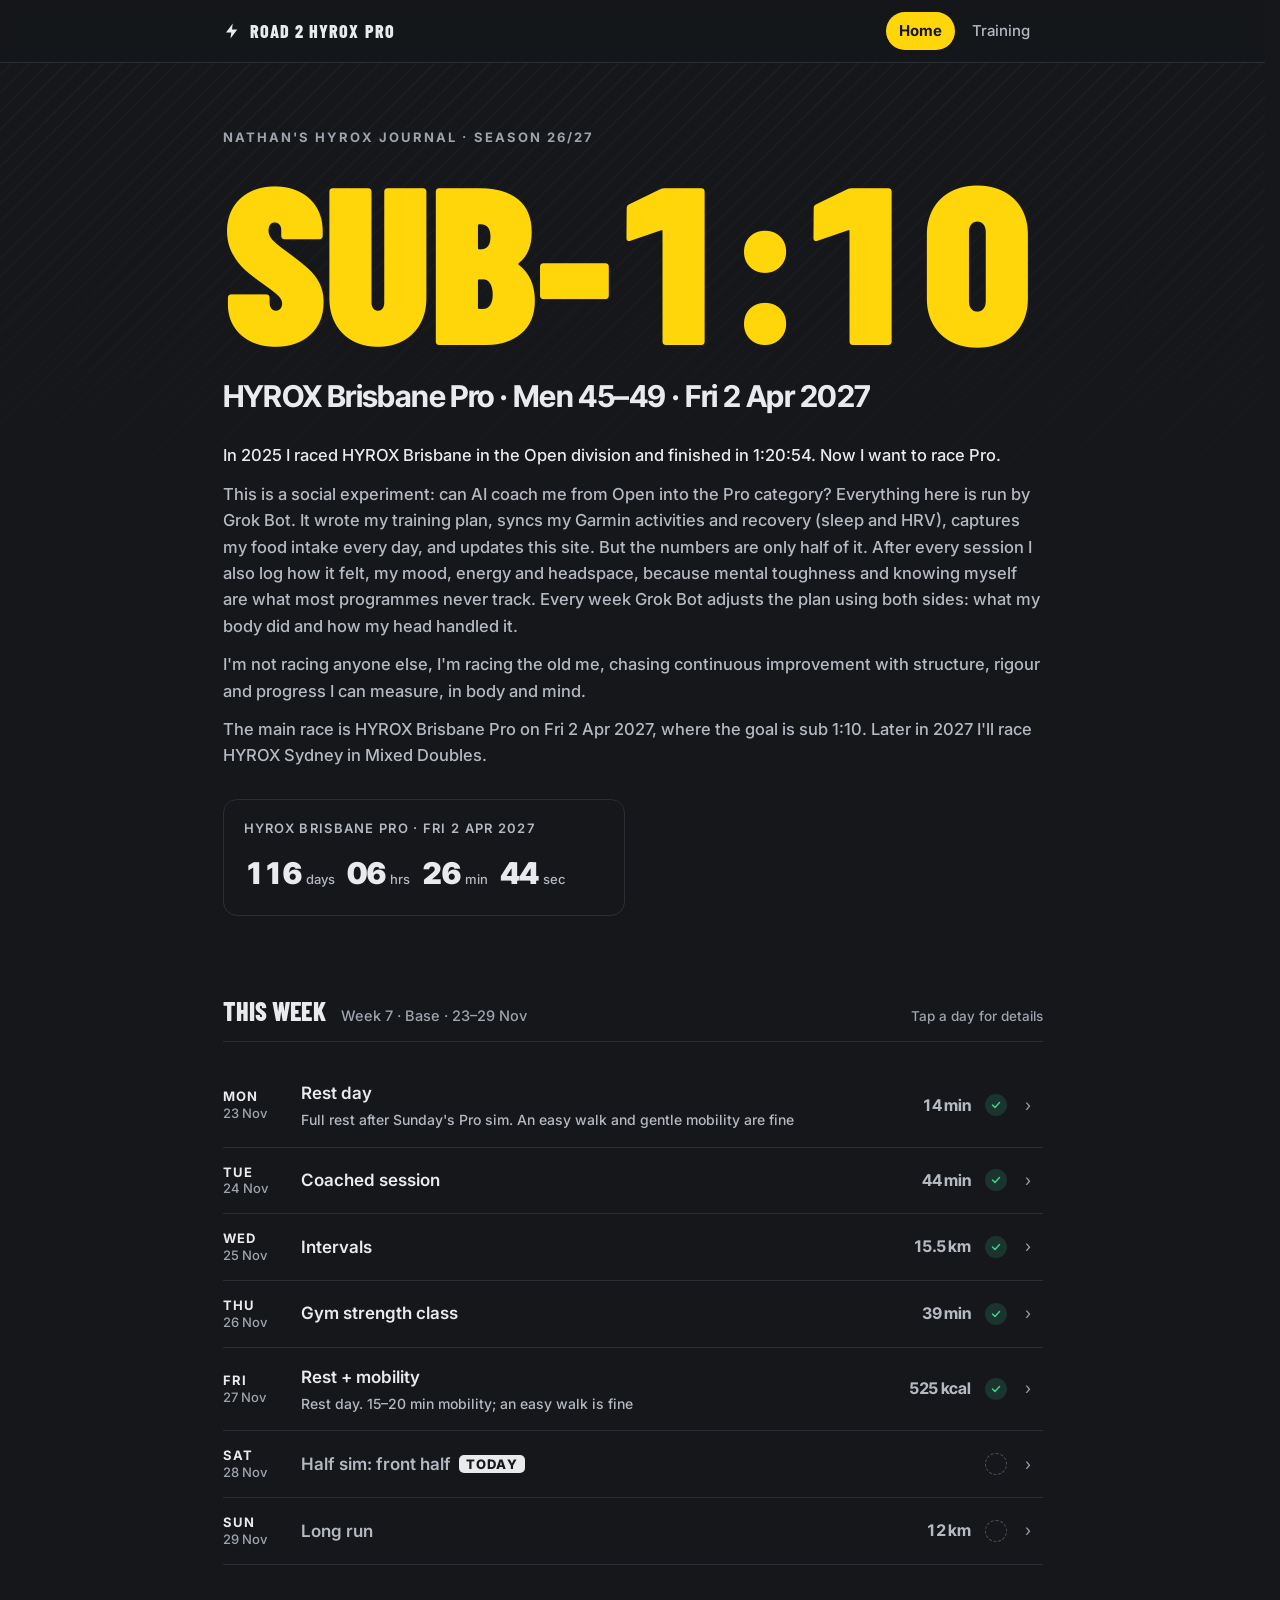
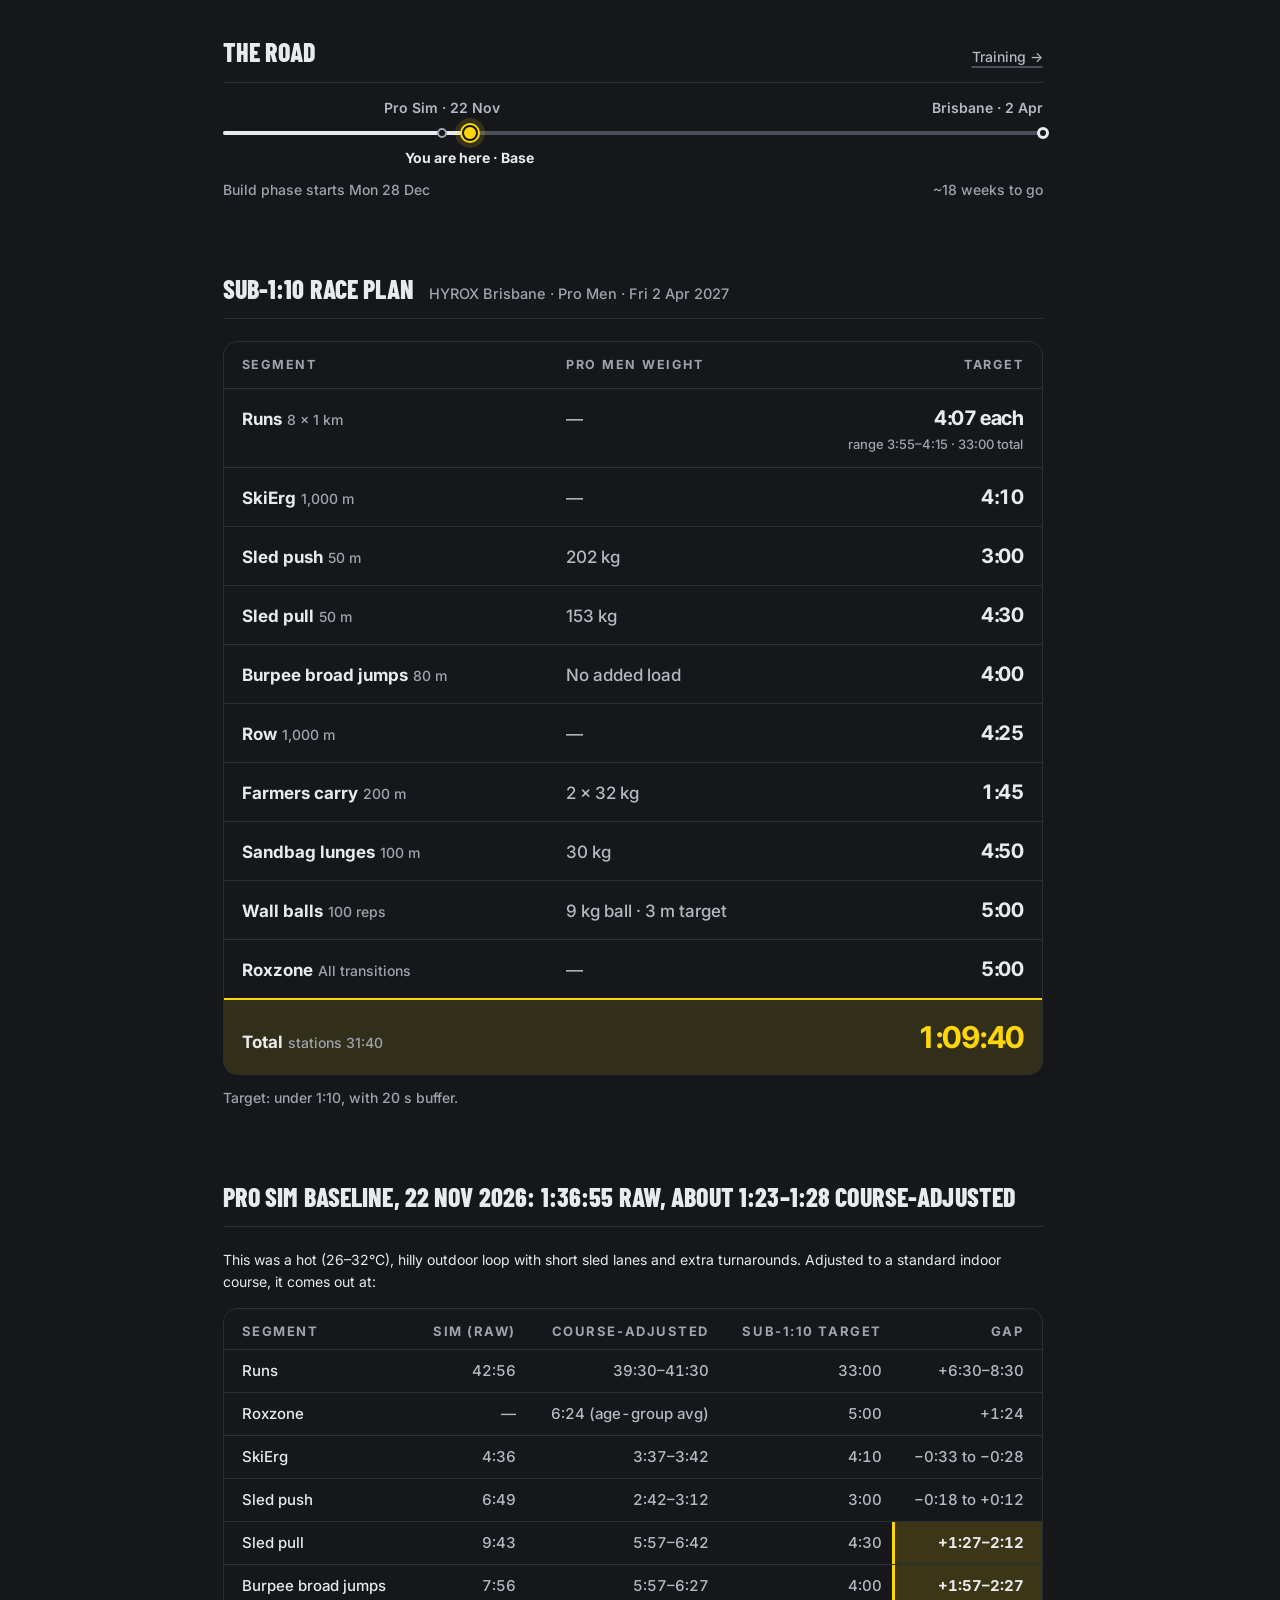
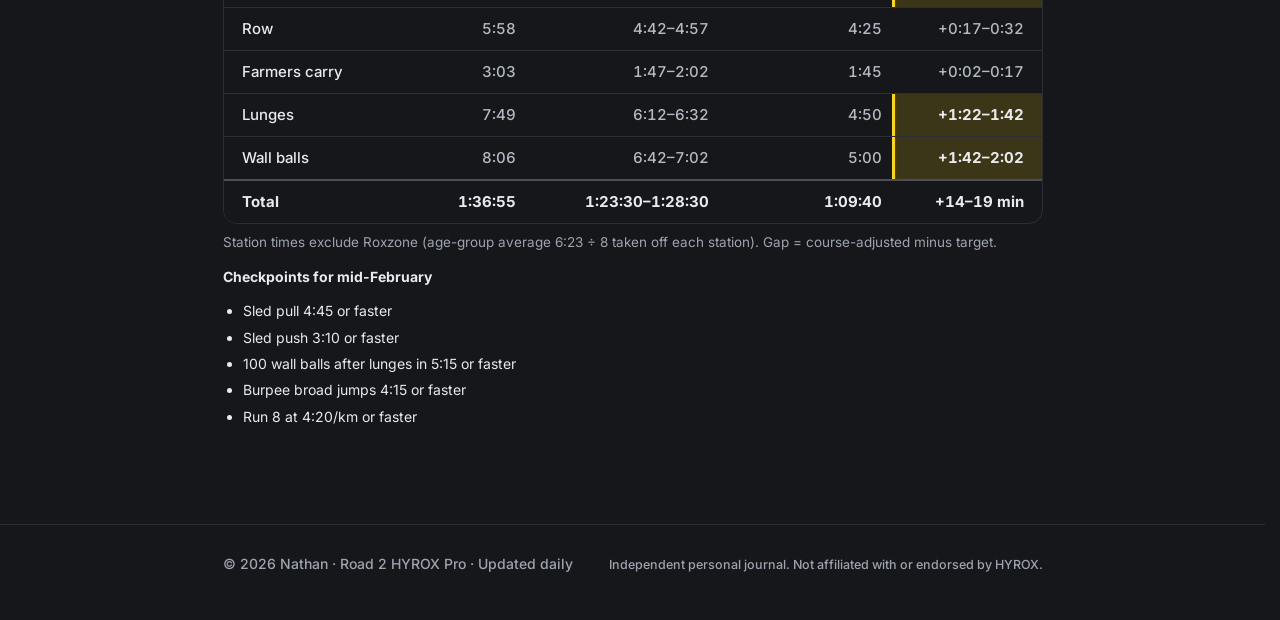
==== index.html @ 82837c70 "Weekend swap: Sat half sim + wall balls, Sun 12 km easy Co-authored-by: nateinbrisbane <nateinbrisba" ====
<!doctype html>
<html lang="en" data-base="/" data-theme="dark">
<head>
<meta charset="utf-8">
<meta name="viewport" content="width=device-width,initial-scale=1">
<title>Home · Road 2 HYROX Pro</title>
<meta name="description" content="My road from HYROX Open to Pro: chasing sub-1:10, one week at a time.">
<link rel="canonical" href="https://road2hyroxpro.com/"><meta property="og:type" content="website">
<meta property="og:site_name" content="Road 2 HYROX Pro">
<meta property="og:title" content="Home · Road 2 HYROX Pro">
<meta property="og:description" content="My road from HYROX Open to Pro: chasing sub-1:10, one week at a time.">
<meta property="og:url" content="https://road2hyroxpro.com/">
<meta property="og:image" content="https://road2hyroxpro.com/og-image.png">
<meta property="og:image:width" content="1200">
<meta property="og:image:height" content="630">
<meta property="og:image:alt" content="Road 2 HYROX Pro: Open 1:20:54 to Pro, chasing sub-1:10. Brisbane Pro, 2 Apr 2027.">
<meta name="twitter:card" content="summary_large_image">
<meta name="twitter:site" content="@4TESLANZ">
<meta name="twitter:title" content="Home · Road 2 HYROX Pro">
<meta name="twitter:description" content="My road from HYROX Open to Pro: chasing sub-1:10, one week at a time.">
<meta name="twitter:image" content="https://road2hyroxpro.com/og-image.png">
<link rel="icon" type="image/png" sizes="32x32" href="/favicon-32.png">
<link rel="icon" type="image/png" sizes="512x512" href="/icon-512.png">
<link rel="apple-touch-icon" sizes="180x180" href="/apple-touch-icon.png">
<link rel="stylesheet" href="/assets/theme.css">
<link rel="stylesheet" href="/assets/style.css">
<script src="/assets/site.js" defer></script>
</head>
<body>
<header class="nav"><div class="wrap">
<a class="brand" href="/"><svg viewBox="0 0 24 24" fill="currentColor" aria-hidden="true"><path d="M13 2 4 14h7l-1 8 9-12h-7z"/></svg><span>Road 2 HYROX Pro</span></a>
<nav class="nav-links">
  <a href="/" class="on">Home</a>
  <a href="/training/" class="">Training</a>
</nav></div></header>
<main class="wrap">
<section class="hero story">
  <div class="eyebrow">Nathan's HYROX journal · Season 26/27</div>
  <div class="goal num">sub-1:10</div>
  <div class="what">HYROX Brisbane Pro · Men 45–49 · Fri 2 Apr 2027</div>
  <div class="story-text"><p>In 2025 I raced HYROX Brisbane in the Open division and finished in 1:20:54. Now I want to race Pro.</p><p>This is a social experiment: can AI coach me from Open into the Pro category? Everything here is run by Grok Bot. It wrote my training plan, syncs my Garmin activities and recovery (sleep and HRV), captures my food intake every day, and updates this site. But the numbers are only half of it. After every session I also log how it felt, my mood, energy and headspace, because mental toughness and knowing myself are what most programmes never track. Every week Grok Bot adjusts the plan using both sides: what my body did and how my head handled it.</p><p>I&#39;m not racing anyone else, I&#39;m racing the old me, chasing continuous improvement with structure, rigour and progress I can measure, in body and mind.</p><p>The main race is HYROX Brisbane Pro on Fri 2 Apr 2027, where the goal is sub 1:10. Later in 2027 I&#39;ll race HYROX Sydney in Mixed Doubles.</p></div>
  <div class="cds">
    <div class="cd">
      <div class="cd-name"><span class="cd-brand">HYROX </span>Brisbane Pro · Fri 2 Apr 2027</div>
      <div class="cd-tick" data-ticker="2027-04-02T00:00:00+10:00">
        <span><b class="num cd-d">125</b><i>days</i></span><span class="js-only"><b class="num cd-h">--</b><i>hrs</i></span><span class="js-only"><b class="num cd-m">--</b><i>min</i></span><span class="js-only"><b class="num cd-s">--</b><i>sec</i></span>
      </div>
    </div>
  </div>
  <script>(function(){var els=document.querySelectorAll('[data-ticker]');if(!els.length)return;document.documentElement.classList.add('cd-js');function p(n){return n<10?'0'+n:n}function t(){var now=Date.now();els.forEach(function(el){var ms=Math.max(0,new Date(el.dataset.ticker)-now),s=Math.floor(ms/1000);el.querySelector('.cd-d').textContent=Math.floor(s/86400);el.querySelector('.cd-h').textContent=p(Math.floor(s/3600)%24);el.querySelector('.cd-m').textContent=p(Math.floor(s/60)%60);el.querySelector('.cd-s').textContent=p(s%60);});}t();setInterval(t,1000);})();</script>
</section>

<section class="sec">
  <div class="sec-head"><h2 class="h2">This week <small>Week 7 · Base · 23–29 Nov</small></h2><span class="dim xs-hide" style="font-size:13.5px">Tap a day for details</span></div>
  <div class="days home-days">  <details data-date="2026-11-23" class="day done"><summary>
    <span class="d-day"><b>Mon</b>23 Nov</span>
    <span class="d-title">Rest day<span class="d-sub">Full rest after Sunday&#39;s Pro sim. An easy walk and gentle mobility are fine</span></span>
    <span class="d-key num">14 min</span>
<span class="d-tick"><svg viewBox="0 0 24 24" fill="none" stroke="currentColor" stroke-width="3" stroke-linecap="round" stroke-linejoin="round" aria-hidden="true"><path d="m5 12 5 5 9-10"/></svg></span>    <span class="d-chev">›</span></summary>
    <div class="d-body">
<ul><li>Full rest after Sunday&#39;s Pro sim. An easy walk and gentle mobility are fine.</li></ul><div class="facts"><span><b>14 min</b> duration</span><span><b>57</b> kcal</span><span><b>+3 min</b> resort skiing</span><span><b>+3 min</b> indoor rowing</span><span><b>+2 min</b> resort skiing</span><span><b>+2 min</b> resort skiing</span><span><b>+2 min</b> resort skiing</span><span><b>+2 min</b> indoor rowing</span><span><b>+2 min</b> indoor rowing</span><span><b>+2 min</b> indoor rowing</span></div>      <div class="nut rd"><div class="nut-h">Readiness</div>
        <div class="rd-line"><span>Slept <b class="warn">6h 08m</b></span><span>HRV <b>29</b> · <span class="hs-g">steady</span></span></div>
      </div>
      <div class="nut"><div class="nut-h">Nutrition</div>
<div class="nut-meals"><span><b>Lunch</b> <time class="meal-time">~12:51 pm</time></span></div>        <div class="facts"><span><b>247 g</b> protein</span><span><b>269 g</b> carbs</span><span><b>100 g</b> fat</span></div>
<div class="fuel">A lighter day, protein first</div>      </div>
<div class="vids"><a href="https://www.youtube.com/watch?v=Oi7xoaJa9y8" rel="noopener"><img src="/assets/thumbs/couch_stretch.jpg" alt="" loading="lazy">Couch stretch</a><a href="https://www.youtube.com/watch?v=GVmY-DAjMPA" rel="noopener"><img src="/assets/thumbs/hip_90_90_switch.jpg" alt="" loading="lazy">90/90 hip switches</a><a href="https://www.youtube.com/watch?v=R3WDe7byUXo" rel="noopener"><img src="/assets/thumbs/mobility_routine.jpg" alt="" loading="lazy">Mobility routine</a></div>    </div></details>  <details data-date="2026-11-24" class="day done"><summary>
    <span class="d-day"><b>Tue</b>24 Nov</span>
    <span class="d-title">Coached session</span>
    <span class="d-key num">44 min</span>
<span class="d-tick"><svg viewBox="0 0 24 24" fill="none" stroke="currentColor" stroke-width="3" stroke-linecap="round" stroke-linejoin="round" aria-hidden="true"><path d="m5 12 5 5 9-10"/></svg></span>    <span class="d-chev">›</span></summary>
    <div class="d-body">
<ul><li>Coached session, kept controlled two days after the sim. Easy 5 km instead when it isn&#39;t on.</li></ul><div class="facts"><span><b>44 min</b> duration</span><span><b>233</b> kcal</span></div>      <div class="nut rd"><div class="nut-h">Readiness</div>
        <div class="rd-line"><span>Slept <b class="">7h 10m</b></span><span>HRV <b>34</b> · <span class="hs-g">steady</span></span></div>
      </div>
      <div class="nut"><div class="nut-h">Nutrition</div>
<div class="nut-meals"><span><b>Lunch</b> <time class="meal-time">~12:00 pm</time></span></div>        <div class="facts"><span><b>242 g</b> protein</span><span><b>195 g</b> carbs</span><span><b>88 g</b> fat</span></div>
<div class="fuel">Normal eating</div>      </div>
<div class="vids"><a href="https://www.youtube.com/watch?v=AbInfCjSOdc" rel="noopener"><img src="/assets/thumbs/running_form.jpg" alt="" loading="lazy">Running form (HYROX runs)</a></div>    </div></details>  <details data-date="2026-11-25" class="day done"><summary>
    <span class="d-day"><b>Wed</b>25 Nov</span>
    <span class="d-title">Intervals</span>
    <span class="d-key num">15.5 km</span>
<span class="d-tick"><svg viewBox="0 0 24 24" fill="none" stroke="currentColor" stroke-width="3" stroke-linecap="round" stroke-linejoin="round" aria-hidden="true"><path d="m5 12 5 5 9-10"/></svg></span>    <span class="d-chev">›</span></summary>
    <div class="d-body">
<ul><li>2 km easy warm-up, then 8×1 km at about 4:15/km, the first time at this format.</li><li>Easy walk/jog recoveries matching the sub-1:10 station times in race order: 4:10 (SkiErg), 3:00 (sled push), 4:30 (sled pull), 4:00 (burpee broad jumps), 4:25 (row), 1:45 (farmers carry), 4:50 (sandbag lunges).</li><li>2 km easy cool-down after the last rep; about 12 km in total.</li></ul><div class="facts"><span><b>15.5 km</b> distance</span><span><b>5:24</b> /km average</span><span><b>84 min</b> time</span></div>      <div class="nut rd"><div class="nut-h">Readiness</div>
        <div class="rd-line"><span>Slept <b class="warn">5h 55m</b></span><span>HRV <b>39</b> · <span class="hs-g">steady</span></span></div>
      </div>
      <div class="nut"><div class="nut-h">Nutrition</div>
<div class="nut-meals"><span><b>Lunch</b> <time class="meal-time">~11:45 am</time></span></div>        <div class="facts"><span><b>286 g</b> protein</span><span><b>267 g</b> carbs</span><span><b>125 g</b> fat</span></div>
<div class="fuel">Carbs around the session</div>      </div>
<div class="vids"><a href="https://www.youtube.com/watch?v=AbInfCjSOdc" rel="noopener"><img src="/assets/thumbs/running_form.jpg" alt="" loading="lazy">Running form (HYROX runs)</a><a href="https://www.youtube.com/watch?v=MkbOCfFW8cA" rel="noopener"><img src="/assets/thumbs/roxzone.jpg" alt="" loading="lazy">HYROX Roxzone transitions</a></div>    </div></details>  <details data-date="2026-11-26" class="day done"><summary>
    <span class="d-day"><b>Thu</b>26 Nov</span>
    <span class="d-title">Gym strength class</span>
    <span class="d-key num">39 min</span>
<span class="d-tick"><svg viewBox="0 0 24 24" fill="none" stroke="currentColor" stroke-width="3" stroke-linecap="round" stroke-linejoin="round" aria-hidden="true"><path d="m5 12 5 5 9-10"/></svg></span>    <span class="d-chev">›</span></summary>
    <div class="d-body">
<ul><li>Gym strength class: lat pulldown 3×12 at 60 kg, dips 3×15, cross-body hammer curls at 20 kg in sets of 12, and incline dumbbell bench press at 25 kg per hand.</li></ul><div class="facts"><span><b>39 min</b> duration</span><span><b>229</b> kcal</span><span><b>+25 min</b> strength</span></div>      <div class="nut rd"><div class="nut-h">Readiness</div>
        <div class="rd-line"><span>Slept <b class="warn">5h 34m</b></span><span>HRV <b>38</b> · <span class="hs-g">steady</span></span></div>
      </div>
      <div class="nut"><div class="nut-h">Nutrition</div>
<div class="nut-meals"><span><b>Lunch</b> <time class="meal-time">~11:00 am</time></span></div>        <div class="facts"><span><b>248 g</b> protein</span><span><b>351 g</b> carbs</span><span><b>119 g</b> fat</span></div>
<div class="fuel">Normal eating</div>      </div>
<div class="vids"><a href="https://www.youtube.com/watch?v=EqjGKsiIMCE" rel="noopener"><img src="/assets/thumbs/wall_balls.jpg" alt="" loading="lazy">Wall balls</a><a href="https://www.youtube.com/watch?v=3eXUefIatHk" rel="noopener"><img src="/assets/thumbs/burpee_broad_jump.jpg" alt="" loading="lazy">Burpee broad jump</a><a href="https://www.youtube.com/watch?v=AbInfCjSOdc" rel="noopener"><img src="/assets/thumbs/running_form.jpg" alt="" loading="lazy">Running form (HYROX runs)</a><a href="https://www.youtube.com/watch?v=0XVbn86Btj0" rel="noopener"><img src="/assets/thumbs/deadbug.jpg" alt="" loading="lazy">Deadbug</a><a href="https://www.youtube.com/watch?v=otxypVv_0Es" rel="noopener"><img src="/assets/thumbs/pallof_press.jpg" alt="" loading="lazy">Pallof press</a></div>    </div></details>  <details data-date="2026-11-27" class="day done"><summary>
    <span class="d-day"><b>Fri</b>27 Nov</span>
    <span class="d-title">Rest + mobility<span class="d-sub">Rest day. 15–20 min mobility; an easy walk is fine</span></span>
    <span class="d-key num">525 kcal</span>
<span class="d-tick"><svg viewBox="0 0 24 24" fill="none" stroke="currentColor" stroke-width="3" stroke-linecap="round" stroke-linejoin="round" aria-hidden="true"><path d="m5 12 5 5 9-10"/></svg></span>    <span class="d-chev">›</span></summary>
    <div class="d-body">
<ul><li>Rest day. 15–20 min mobility; an easy walk is fine.</li></ul><div class="facts"><span><b>48 min</b> duration</span><span><b>525</b> kcal</span></div>      <div class="nut rd"><div class="nut-h">Readiness</div>
        <div class="rd-line"><span>Slept <b class="">7h 55m</b></span><span>HRV <b>40</b> · <span class="hs-g">steady</span></span></div>
      </div>
      <div class="nut"><div class="nut-h">Nutrition</div>
<div class="nut-meals"><span><b>Lunch</b> <time class="meal-time">~12:50 pm</time></span></div>        <div class="facts"><span><b>253 g</b> protein</span><span><b>212 g</b> carbs</span><span><b>93 g</b> fat</span></div>
<div class="fuel">A lighter day, protein first</div>      </div>
<div class="vids"><a href="https://www.youtube.com/watch?v=Oi7xoaJa9y8" rel="noopener"><img src="/assets/thumbs/couch_stretch.jpg" alt="" loading="lazy">Couch stretch</a><a href="https://www.youtube.com/watch?v=GVmY-DAjMPA" rel="noopener"><img src="/assets/thumbs/hip_90_90_switch.jpg" alt="" loading="lazy">90/90 hip switches</a><a href="https://www.youtube.com/watch?v=0AxnU-Q9HVs" rel="noopener"><img src="/assets/thumbs/leg_swings.jpg" alt="" loading="lazy">Leg swings (front-back and side-to-side)</a><a href="https://www.youtube.com/watch?v=R3WDe7byUXo" rel="noopener"><img src="/assets/thumbs/mobility_routine.jpg" alt="" loading="lazy">Mobility routine</a></div>    </div></details>  <details data-date="2026-11-28" class="day planned"><summary>
    <span class="d-day"><b>Sat</b>28 Nov</span>
    <span class="d-title">Half sim: front half<span class="now">TODAY</span></span>
    <span class="d-key num"></span>
<span class="d-tick pl"></span>    <span class="d-chev">›</span></summary>
    <div class="d-body">
<ul><li>10 min easy warm-up, then 4 × (1 km run + station) at Pro loads: SkiErg 1,000 m, sled push 50 m (202 kg), sled pull 50 m (153 kg), burpee broad jumps 80 m.</li><li>Start run 1 at 4:30–4:45/km and keep the runs even.</li><li>Wall balls finisher: 100 reps with a 9 kg ball (Pro men&#39;s standard, 10 ft target), broken into sets with clean form.</li><li>2 km easy cool-down.</li></ul>      <div class="nut rd"><div class="nut-h">Readiness</div>
        <div class="rd-line"><span>Slept <b class="warn">5h 54m</b></span><span>HRV <b>40</b> · <span class="hs-g">steady</span></span></div>
      </div>
<div class="fuel">Fuel: carbs around the session</div><div class="vids"><a href="https://www.youtube.com/watch?v=kjEzM776MVY" rel="noopener"><img src="/assets/thumbs/skierg.jpg" alt="" loading="lazy">SkiErg technique</a><a href="https://www.youtube.com/watch?v=9lXw0D3dxRQ" rel="noopener"><img src="/assets/thumbs/sled_push.jpg" alt="" loading="lazy">Plate push</a><a href="https://www.youtube.com/watch?v=WgRM2e5U6H0" rel="noopener"><img src="/assets/thumbs/sled_pull.jpg" alt="" loading="lazy">Plate rope pull</a><a href="https://www.youtube.com/watch?v=3eXUefIatHk" rel="noopener"><img src="/assets/thumbs/burpee_broad_jump.jpg" alt="" loading="lazy">Burpee broad jump</a><a href="https://www.youtube.com/watch?v=EqjGKsiIMCE" rel="noopener"><img src="/assets/thumbs/wall_balls.jpg" alt="" loading="lazy">Wall balls</a><a href="https://www.youtube.com/watch?v=MkbOCfFW8cA" rel="noopener"><img src="/assets/thumbs/roxzone.jpg" alt="" loading="lazy">HYROX Roxzone transitions</a><a href="https://www.youtube.com/watch?v=AbInfCjSOdc" rel="noopener"><img src="/assets/thumbs/running_form.jpg" alt="" loading="lazy">Running form (HYROX runs)</a></div>    </div></details>  <details data-date="2026-11-29" class="day planned"><summary>
    <span class="d-day"><b>Sun</b>29 Nov</span>
    <span class="d-title">Long run</span>
    <span class="d-key num">12 km</span>
<span class="d-tick pl"></span>    <span class="d-chev">›</span></summary>
    <div class="d-body">
<ul><li>Long run 12 km easy on flat ground, zone 2. First 10 min very easy, no fast finish.</li></ul><div class="fuel">Fuel: carbs around the session</div><div class="vids"><a href="https://www.youtube.com/watch?v=AbInfCjSOdc" rel="noopener"><img src="/assets/thumbs/running_form.jpg" alt="" loading="lazy">Running form (HYROX runs)</a></div>    </div></details></div>
</section>

<section class="sec">
  <div class="sec-head"><h2 class="h2">The road</h2><a class="link quiet" href="/training/">Training →</a></div>
  <div class="prog"><div class="prog-bar now-below">
    <div class="fill" style="width:30.17%"></div>
    <span class="lb now c below" style="left:30.17%">You are here · Base</span>
<span class="lb mid" style="left:26.82%">Pro Sim · 22 Nov</span><span class="lb r" style="left:100.00%">Brisbane · 2 Apr</span>    <span class="mk now" style="left:30.17%"></span>
<span class="mk" style="left:26.82%"></span><span class="mk goal" style="left:100.00%"></span>  </div>
  <div class="prog-legend"><span>Build phase starts Mon 28 Dec</span><span>~18 weeks to go</span></div></div>
</section>
<section class="sec rplan">
  <div class="sec-head"><h2 class="h2">Sub-1:10 race plan <small>HYROX Brisbane · Pro Men · Fri 2 Apr 2027</small></h2></div>
  <div class="rp-table" role="table">
    <div class="rp-row rp-hd" role="row"><span>Segment</span><span>Pro Men weight</span><span class="rp-t">Target</span></div>
<div class="rp-row" role="row"><span class="rp-seg"><b>Runs</b> <i>8 × 1 km</i></span><span class="rp-w">—</span><span class="rp-t"><b class="num">4:07 each</b><i>range 3:55–4:15 · 33:00 total</i></span></div>
<div class="rp-row" role="row"><span class="rp-seg"><b>SkiErg</b> <i>1,000 m</i></span><span class="rp-w">—</span><span class="rp-t"><b class="num">4:10</b></span></div>
<div class="rp-row" role="row"><span class="rp-seg"><b>Sled push</b> <i>50 m</i></span><span class="rp-w">202 kg</span><span class="rp-t"><b class="num">3:00</b></span></div>
<div class="rp-row" role="row"><span class="rp-seg"><b>Sled pull</b> <i>50 m</i></span><span class="rp-w">153 kg</span><span class="rp-t"><b class="num">4:30</b></span></div>
<div class="rp-row" role="row"><span class="rp-seg"><b>Burpee broad jumps</b> <i>80 m</i></span><span class="rp-w">No added load</span><span class="rp-t"><b class="num">4:00</b></span></div>
<div class="rp-row" role="row"><span class="rp-seg"><b>Row</b> <i>1,000 m</i></span><span class="rp-w">—</span><span class="rp-t"><b class="num">4:25</b></span></div>
<div class="rp-row" role="row"><span class="rp-seg"><b>Farmers carry</b> <i>200 m</i></span><span class="rp-w">2 × 32 kg</span><span class="rp-t"><b class="num">1:45</b></span></div>
<div class="rp-row" role="row"><span class="rp-seg"><b>Sandbag lunges</b> <i>100 m</i></span><span class="rp-w">30 kg</span><span class="rp-t"><b class="num">4:50</b></span></div>
<div class="rp-row" role="row"><span class="rp-seg"><b>Wall balls</b> <i>100 reps</i></span><span class="rp-w">9 kg ball · 3 m target</span><span class="rp-t"><b class="num">5:00</b></span></div>
<div class="rp-row" role="row"><span class="rp-seg"><b>Roxzone</b> <i>All transitions</i></span><span class="rp-w">—</span><span class="rp-t"><b class="num">5:00</b></span></div>
<div class="rp-row rp-total" role="row"><span class="rp-seg"><b>Total</b> <i>stations 31:40</i></span><span class="rp-w"></span><span class="rp-t"><b class="num">1:09:40</b></span></div>
  </div>
  <p class="rp-note dim">Target: under 1:10, with 20 s buffer.</p>
</section><section class="sec rplan simbase">
  <div class="sec-head"><h2 class="h2">Pro Sim baseline, 22 Nov 2026: 1:36:55 raw, about 1:23–1:28 course-adjusted</h2></div>
<p class="rp-note">This was a hot (26–32°C), hilly outdoor loop with short sled lanes and extra turnarounds. Adjusted to a standard indoor course, it comes out at:</p><div class="sx-scroll"><table class="tbl sx-tbl">
<thead><tr><th scope="col">Segment</th><th scope="col">Sim (raw)</th><th scope="col">Course-adjusted</th><th scope="col">Sub-1:10 target</th><th scope="col">Gap</th></tr></thead>
<tbody><tr><td>Runs</td><td>42:56</td><td>39:30–41:30</td><td>33:00</td><td>+6:30–8:30</td></tr><tr><td>Roxzone</td><td>—</td><td>6:24 (age-group avg)</td><td>5:00</td><td>+1:24</td></tr><tr><td>SkiErg</td><td>4:36</td><td>3:37–3:42</td><td>4:10</td><td>−0:33 to −0:28</td></tr><tr><td>Sled push</td><td>6:49</td><td>2:42–3:12</td><td>3:00</td><td>−0:18 to +0:12</td></tr><tr><td>Sled pull</td><td>9:43</td><td>5:57–6:42</td><td>4:30</td><td class="hl">+1:27–2:12</td></tr><tr><td>Burpee broad jumps</td><td>7:56</td><td>5:57–6:27</td><td>4:00</td><td class="hl">+1:57–2:27</td></tr><tr><td>Row</td><td>5:58</td><td>4:42–4:57</td><td>4:25</td><td>+0:17–0:32</td></tr><tr><td>Farmers carry</td><td>3:03</td><td>1:47–2:02</td><td>1:45</td><td>+0:02–0:17</td></tr><tr><td>Lunges</td><td>7:49</td><td>6:12–6:32</td><td>4:50</td><td class="hl">+1:22–1:42</td></tr><tr><td>Wall balls</td><td>8:06</td><td>6:42–7:02</td><td>5:00</td><td class="hl">+1:42–2:02</td></tr><tr class="tot"><td>Total</td><td>1:36:55</td><td>1:23:30–1:28:30</td><td>1:09:40</td><td>+14–19 min</td></tr></tbody>
</table></div>
<p class="sx-note">Station times exclude Roxzone (age-group average 6:23 ÷ 8 taken off each station). Gap = course-adjusted minus target.</p><p class="rp-note"><b>Checkpoints for mid-February</b></p><ul class="rp-note"><li>Sled pull 4:45 or faster</li><li>Sled push 3:10 or faster</li><li>100 wall balls after lunges in 5:15 or faster</li><li>Burpee broad jumps 4:15 or faster</li><li>Run 8 at 4:20/km or faster</li></ul></section><script>(function(){var d=new Date(),t=d.getFullYear()+'-'+('0'+(d.getMonth()+1)).slice(-2)+'-'+('0'+d.getDate()).slice(-2);document.querySelectorAll('.home-days details.day').forEach(function(e){e.open=e.dataset.date===t;});})();</script>
</main>
<footer><div class="wrap">
<div>© 2026 Nathan · Road 2 HYROX Pro · Updated daily</div>
<div class="foot-note">Independent personal journal. Not affiliated with or endorsed by HYROX.</div></div></footer>
</body>
</html>
---- assets/theme.css ----
/* GENERATED by build.py from theme.json — edit theme.json, not this file. */
/* active preset: dark · accent: yellow */
@font-face{font-family:"Inter";src:url("/assets/fonts/Inter.ttf") format("truetype");font-weight:100 900;font-display:swap}
@font-face{font-family:"Inter Tight";src:url("/assets/fonts/InterTight.ttf") format("truetype");font-weight:100 900;font-display:swap}
@font-face{font-family:"Barlow Condensed";src:url("/assets/fonts/BarlowCondensed-Bold.ttf") format("truetype");font-weight:700;font-display:swap}
@font-face{font-family:"Barlow Condensed";src:url("/assets/fonts/BarlowCondensed-ExtraBold.ttf") format("truetype");font-weight:800;font-display:swap}
@font-face{font-family:"Barlow Condensed";src:url("/assets/fonts/BarlowCondensed-Black.ttf") format("truetype");font-weight:900;font-display:swap}
:root{--bg:#15171B;--surface:#1C1F24;--text:#E9EAEC;--muted:#B4B9C2;--subtle:#9EA4AE;--border:#2A2E35;--border-strong:#4A505B;--success:#3FCF8E;--success-soft:rgba(63,207,142,.16);--chart:#6E9BD6;--hi:var(--accent);--hi-small:var(--accent);--link:var(--text);--nav-on-bg:var(--accent);--nav-on-fg:var(--on-accent);--brand-mark:var(--text);--label-hi:var(--text);--card-edge:var(--border-strong);--goal-mk:var(--text);--now-mk:var(--accent);--race:var(--text);--chip-on-bg:var(--text);--chip-on-fg:var(--bg);--texture:repeating-linear-gradient(135deg,rgba(255,255,255,.028) 0 2px,transparent 2px 13px);--shadow:0 1px 0 rgba(255,255,255,.03) inset,0 20px 50px -24px rgba(0,0,0,.6);--font:"Inter",ui-sans-serif,system-ui,-apple-system,"Segoe UI",Roboto,Arial,sans-serif;--display:"Inter Tight","Inter",ui-sans-serif,system-ui,sans-serif;--head-font:"Barlow Condensed","Inter Tight",sans-serif;--head-case:uppercase;--head-track:.005em;--head-weight:800;--body-size:17px;--body-lh:1.6;--brand-size:18px;--brand-track:.06em;--brand-weight:800;--h1-size:clamp(52px,8vw,88px);--h2-size:26px;--card-title-size:clamp(34px,5vw,52px);--goal-size:clamp(96px,20vw,224px);--goal-size-mobile:23vw;--goal-track:-.01em;--goal-lh:.86;--warn:#E0A266;--accent:#FFD60A;--accent-soft:rgba(255,214,10,.14);--on-accent:#15171B;--link-line:rgba(255,214,10,.6);color-scheme:dark;}
body.theme-dark{--bg:#15171B;--surface:#1C1F24;--text:#E9EAEC;--muted:#B4B9C2;--subtle:#9EA4AE;--border:#2A2E35;--border-strong:#4A505B;--success:#3FCF8E;--success-soft:rgba(63,207,142,.16);--chart:#6E9BD6;--hi:var(--accent);--hi-small:var(--accent);--link:var(--text);--nav-on-bg:var(--accent);--nav-on-fg:var(--on-accent);--brand-mark:var(--text);--label-hi:var(--text);--card-edge:var(--border-strong);--goal-mk:var(--text);--now-mk:var(--accent);--race:var(--text);--chip-on-bg:var(--text);--chip-on-fg:var(--bg);--texture:repeating-linear-gradient(135deg,rgba(255,255,255,.028) 0 2px,transparent 2px 13px);--shadow:0 1px 0 rgba(255,255,255,.03) inset,0 20px 50px -24px rgba(0,0,0,.6);--font:"Inter",ui-sans-serif,system-ui,-apple-system,"Segoe UI",Roboto,Arial,sans-serif;--display:"Inter Tight","Inter",ui-sans-serif,system-ui,sans-serif;--head-font:"Barlow Condensed","Inter Tight",sans-serif;--head-case:uppercase;--head-track:.005em;--head-weight:800;--body-size:17px;--body-lh:1.6;--brand-size:18px;--brand-track:.06em;--brand-weight:800;--h1-size:clamp(52px,8vw,88px);--h2-size:26px;--card-title-size:clamp(34px,5vw,52px);--goal-size:clamp(96px,20vw,224px);--goal-size-mobile:23vw;--goal-track:-.01em;--goal-lh:.86;--warn:#E0A266;--accent:#FFD60A;--accent-soft:rgba(255,214,10,.14);--on-accent:#15171B;--link-line:rgba(255,214,10,.6);color-scheme:dark;}
body.theme-dark.accent-yellow{--bg:#15171B;--surface:#1C1F24;--text:#E9EAEC;--muted:#B4B9C2;--subtle:#9EA4AE;--border:#2A2E35;--border-strong:#4A505B;--success:#3FCF8E;--success-soft:rgba(63,207,142,.16);--chart:#6E9BD6;--hi:var(--accent);--hi-small:var(--accent);--link:var(--text);--nav-on-bg:var(--accent);--nav-on-fg:var(--on-accent);--brand-mark:var(--text);--label-hi:var(--text);--card-edge:var(--border-strong);--goal-mk:var(--text);--now-mk:var(--accent);--race:var(--text);--chip-on-bg:var(--text);--chip-on-fg:var(--bg);--texture:repeating-linear-gradient(135deg,rgba(255,255,255,.028) 0 2px,transparent 2px 13px);--shadow:0 1px 0 rgba(255,255,255,.03) inset,0 20px 50px -24px rgba(0,0,0,.6);--font:"Inter",ui-sans-serif,system-ui,-apple-system,"Segoe UI",Roboto,Arial,sans-serif;--display:"Inter Tight","Inter",ui-sans-serif,system-ui,sans-serif;--head-font:"Barlow Condensed","Inter Tight",sans-serif;--head-case:uppercase;--head-track:.005em;--head-weight:800;--body-size:17px;--body-lh:1.6;--brand-size:18px;--brand-track:.06em;--brand-weight:800;--h1-size:clamp(52px,8vw,88px);--h2-size:26px;--card-title-size:clamp(34px,5vw,52px);--goal-size:clamp(96px,20vw,224px);--goal-size-mobile:23vw;--goal-track:-.01em;--goal-lh:.86;--warn:#E0A266;--accent:#FFD60A;--accent-soft:rgba(255,214,10,.14);--on-accent:#15171B;--link-line:rgba(255,214,10,.6);color-scheme:dark;}
body.theme-dark.accent-hyrox{--bg:#15171B;--surface:#1C1F24;--text:#E9EAEC;--muted:#B4B9C2;--subtle:#9EA4AE;--border:#2A2E35;--border-strong:#4A505B;--success:#3FCF8E;--success-soft:rgba(63,207,142,.16);--chart:#6E9BD6;--hi:var(--accent);--hi-small:var(--accent);--link:var(--text);--nav-on-bg:var(--accent);--nav-on-fg:var(--on-accent);--brand-mark:var(--text);--label-hi:var(--text);--card-edge:var(--border-strong);--goal-mk:var(--text);--now-mk:var(--accent);--race:var(--text);--chip-on-bg:var(--text);--chip-on-fg:var(--bg);--texture:repeating-linear-gradient(135deg,rgba(255,255,255,.028) 0 2px,transparent 2px 13px);--shadow:0 1px 0 rgba(255,255,255,.03) inset,0 20px 50px -24px rgba(0,0,0,.6);--font:"Inter",ui-sans-serif,system-ui,-apple-system,"Segoe UI",Roboto,Arial,sans-serif;--display:"Inter Tight","Inter",ui-sans-serif,system-ui,sans-serif;--head-font:"Barlow Condensed","Inter Tight",sans-serif;--head-case:uppercase;--head-track:.005em;--head-weight:800;--body-size:17px;--body-lh:1.6;--brand-size:18px;--brand-track:.06em;--brand-weight:800;--h1-size:clamp(52px,8vw,88px);--h2-size:26px;--card-title-size:clamp(34px,5vw,52px);--goal-size:clamp(96px,20vw,224px);--goal-size-mobile:23vw;--goal-track:-.01em;--goal-lh:.86;--warn:#E0A266;--accent:#FFE600;--accent-soft:rgba(255,230,0,.14);--on-accent:#15171B;--link-line:rgba(255,230,0,.6);color-scheme:dark;}
body.theme-light{--bg:#FAF7F2;--surface:#FFFDFA;--text:#14213D;--muted:#5A6274;--subtle:#646B7D;--border:#E6DFD4;--border-strong:#D3C9BB;--success:#13784A;--success-soft:#E3F2EA;--chart:#5F7AA3;--hi:var(--accent);--hi-small:var(--accent-strong);--link:var(--accent-strong);--nav-on-bg:var(--accent-soft);--nav-on-fg:var(--accent-strong);--brand-mark:var(--accent);--label-hi:var(--accent-strong);--card-edge:var(--accent);--goal-mk:var(--accent);--now-mk:var(--accent);--race:var(--accent-strong);--chip-on-bg:var(--text);--chip-on-fg:var(--surface);--texture:none;--shadow:0 1px 2px rgba(20,33,61,.04),0 8px 28px -12px rgba(20,33,61,.12);--font:"Inter",ui-sans-serif,system-ui,-apple-system,"Segoe UI",Roboto,Arial,sans-serif;--display:"Inter Tight","Inter",ui-sans-serif,system-ui,sans-serif;--head-font:"Inter Tight","Inter",sans-serif;--head-case:none;--head-track:-.035em;--head-weight:900;--body-size:16.5px;--body-lh:1.6;--brand-size:15px;--brand-track:.03em;--brand-weight:900;--h1-size:clamp(44px,7vw,72px);--h2-size:22px;--card-title-size:clamp(30px,4.4vw,44px);--goal-size:clamp(84px,17vw,184px);--goal-size-mobile:19vw;--goal-track:-.05em;--goal-lh:.9;--warn:#9A5414;--accent:#E8573F;--accent-strong:#B93A25;--accent-soft:#FCEBE6;--on-accent:#FFFFFF;--link-line:transparent;color-scheme:light;}
body.theme-light.accent-coral{--bg:#FAF7F2;--surface:#FFFDFA;--text:#14213D;--muted:#5A6274;--subtle:#646B7D;--border:#E6DFD4;--border-strong:#D3C9BB;--success:#13784A;--success-soft:#E3F2EA;--chart:#5F7AA3;--hi:var(--accent);--hi-small:var(--accent-strong);--link:var(--accent-strong);--nav-on-bg:var(--accent-soft);--nav-on-fg:var(--accent-strong);--brand-mark:var(--accent);--label-hi:var(--accent-strong);--card-edge:var(--accent);--goal-mk:var(--accent);--now-mk:var(--accent);--race:var(--accent-strong);--chip-on-bg:var(--text);--chip-on-fg:var(--surface);--texture:none;--shadow:0 1px 2px rgba(20,33,61,.04),0 8px 28px -12px rgba(20,33,61,.12);--font:"Inter",ui-sans-serif,system-ui,-apple-system,"Segoe UI",Roboto,Arial,sans-serif;--display:"Inter Tight","Inter",ui-sans-serif,system-ui,sans-serif;--head-font:"Inter Tight","Inter",sans-serif;--head-case:none;--head-track:-.035em;--head-weight:900;--body-size:16.5px;--body-lh:1.6;--brand-size:15px;--brand-track:.03em;--brand-weight:900;--h1-size:clamp(44px,7vw,72px);--h2-size:22px;--card-title-size:clamp(30px,4.4vw,44px);--goal-size:clamp(84px,17vw,184px);--goal-size-mobile:19vw;--goal-track:-.05em;--goal-lh:.9;--warn:#9A5414;--accent:#E8573F;--accent-strong:#B93A25;--accent-soft:#FCEBE6;--on-accent:#FFFFFF;--link-line:transparent;color-scheme:light;}
body.theme-light.accent-teal{--bg:#FAF7F2;--surface:#FFFDFA;--text:#14213D;--muted:#5A6274;--subtle:#646B7D;--border:#E6DFD4;--border-strong:#D3C9BB;--success:#13784A;--success-soft:#E3F2EA;--chart:#5F7AA3;--hi:var(--accent);--hi-small:var(--accent-strong);--link:var(--accent-strong);--nav-on-bg:var(--accent-soft);--nav-on-fg:var(--accent-strong);--brand-mark:var(--accent);--label-hi:var(--accent-strong);--card-edge:var(--accent);--goal-mk:var(--accent);--now-mk:var(--accent);--race:var(--accent-strong);--chip-on-bg:var(--text);--chip-on-fg:var(--surface);--texture:none;--shadow:0 1px 2px rgba(20,33,61,.04),0 8px 28px -12px rgba(20,33,61,.12);--font:"Inter",ui-sans-serif,system-ui,-apple-system,"Segoe UI",Roboto,Arial,sans-serif;--display:"Inter Tight","Inter",ui-sans-serif,system-ui,sans-serif;--head-font:"Inter Tight","Inter",sans-serif;--head-case:none;--head-track:-.035em;--head-weight:900;--body-size:16.5px;--body-lh:1.6;--brand-size:15px;--brand-track:.03em;--brand-weight:900;--h1-size:clamp(44px,7vw,72px);--h2-size:22px;--card-title-size:clamp(30px,4.4vw,44px);--goal-size:clamp(84px,17vw,184px);--goal-size-mobile:19vw;--goal-track:-.05em;--goal-lh:.9;--warn:#9A5414;--accent:#0F8B8D;--accent-strong:#0B7476;--accent-soft:#E0F0EF;--on-accent:#FFFFFF;--link-line:transparent;color-scheme:light;}
---- assets/style.css ----
/* Road to Pro — component styles. NO colours, fonts or key sizes live here:
   they all come from CSS variables generated into assets/theme.css from theme.json by build.py. */


*{box-sizing:border-box;margin:0;padding:0}
html{background:var(--bg);color:var(--text);font-family:var(--font);-webkit-font-smoothing:antialiased}
body{min-height:100vh;color:var(--text);line-height:var(--body-lh);font-size:var(--body-size);font-weight:400;
  background:linear-gradient(180deg,transparent 0,var(--bg) 560px),var(--texture),var(--bg)}
a{color:inherit;text-decoration:none}
.num{font-family:var(--display);font-variant-numeric:tabular-nums;letter-spacing:-.02em}
.wrap{max-width:900px;margin:0 auto;padding:0 20px}
@media(min-width:900px){.wrap{padding:0 40px}}
.y{color:var(--hi)} .muted{color:var(--muted)} .dim{color:var(--subtle)} .g{color:var(--success)}
.dim,.muted,.note,.crumbs,.sub,.k{font-weight:500}

/* nav */
.nav{position:sticky;top:0;z-index:20;backdrop-filter:blur(12px);background:color-mix(in srgb,var(--bg) 88%,transparent);border-bottom:1px solid var(--border)}
.nav .wrap{display:flex;align-items:center;gap:16px;height:62px}
.brand{display:flex;align-items:center;gap:9px;font-family:var(--head-font);font-weight:var(--brand-weight);letter-spacing:var(--brand-track);text-transform:uppercase;font-size:var(--brand-size);color:var(--text)}
.brand svg{width:18px;height:18px;color:var(--brand-mark)}
.nav-links{display:flex;gap:4px;margin-left:auto}
.nav-links a{padding:7px 13px;border-radius:999px;color:var(--muted);font-size:15px;font-weight:500}
.nav-links a:hover{color:var(--text)}
.nav-links a.on{color:var(--nav-on-fg);background:var(--nav-on-bg);font-weight:700}
@media(max-width:520px){.nav-links{gap:2px}.nav-links a{padding:6px 9px;font-size:14px}.nav-links a.hide-sm{display:none}.brand span{display:none}}

/* type */
.eyebrow{font-size:13px;font-weight:700;letter-spacing:.16em;text-transform:uppercase;color:var(--subtle)}
h1,.h1{font-family:var(--head-font);font-weight:var(--head-weight);letter-spacing:var(--head-track);line-height:.95;color:var(--text);text-transform:var(--head-case)}
.h2{font-family:var(--head-font);font-weight:var(--head-weight);font-size:var(--h2-size);letter-spacing:var(--head-track);line-height:1.15;text-transform:var(--head-case)}
.sec{margin-top:72px}
@media(max-width:599px){.sec{margin-top:56px}}
.sec-head{display:flex;align-items:baseline;justify-content:space-between;gap:16px;padding-bottom:14px;border-bottom:1px solid var(--border);margin-bottom:22px}
.sec-head .h2 small{font-family:var(--font);text-transform:none;font-size:14.5px;font-weight:500;color:var(--subtle);letter-spacing:0;margin-left:10px}
.link{color:var(--link);font-weight:600;font-size:15px;white-space:nowrap;text-decoration:underline;text-decoration-color:var(--link-line);text-decoration-thickness:2px;text-underline-offset:4px}
.link:hover{text-decoration-color:currentColor}
.note{font-size:14px;color:var(--subtle);margin-top:12px}
.tag{display:inline-block;font-size:13px;font-weight:700;letter-spacing:.08em;text-transform:uppercase;color:var(--subtle);border:1px solid var(--border-strong);border-radius:5px;padding:0 6px;vertical-align:middle}

/* hero */
.hero{padding:64px 0 8px}
@media(max-width:599px){.hero{padding-top:40px}}
.hero .goal{font-family:var(--head-font);text-transform:var(--head-case);font-size:var(--goal-size);color:var(--hi);margin-top:12px;font-weight:900;letter-spacing:var(--goal-track);line-height:var(--goal-lh);white-space:nowrap}
.hero .what{font-family:var(--display);font-size:clamp(22px,3vw,30px);font-weight:700;letter-spacing:-.02em;margin-top:20px}
.hero .line{font-size:18.5px;color:var(--muted);margin-top:10px;max-width:none;font-weight:500}
.hero .line b{color:var(--text);font-weight:700}
.countdown{display:flex;align-items:baseline;gap:12px;margin-top:30px;color:var(--muted);font-size:16px;font-weight:500;flex-wrap:wrap}
.countdown b{font-family:var(--display);font-size:34px;font-weight:900;color:var(--text);letter-spacing:-.03em}

/* page head */
.phead{padding:44px 0 0}
.crumbs{font-size:14px;color:var(--subtle)}
.crumbs a{color:var(--link);font-weight:600;text-decoration:underline;text-decoration-color:var(--link-line);text-underline-offset:3px}
.phead h1{font-size:var(--h1-size);margin-top:14px}
.phead .sub{color:var(--muted);margin-top:10px;font-size:17px}
.headline{font-family:var(--display);font-size:clamp(22px,3vw,28px);font-weight:700;letter-spacing:-.015em;line-height:1.3;margin-top:26px;max-width:none;color:var(--text)}

/* stats */
.stats{display:grid;grid-template-columns:repeat(4,minmax(0,1fr));gap:24px;margin-top:8px}
@media(max-width:699px){.stats{grid-template-columns:repeat(2,minmax(0,1fr));gap:26px 18px}}
.st .v{font-family:var(--display);font-size:42px;font-weight:800;letter-spacing:-.03em;line-height:1.05;color:var(--text)}
.st .v small{font-size:16px;color:var(--subtle);font-weight:600;letter-spacing:0;margin-left:3px}
.st .k{font-size:14.5px;color:var(--muted);margin-top:4px}
.st .v .dot{color:var(--text)}
.st .v .dot::before{content:"";display:inline-block;width:10px;height:10px;border-radius:50%;background:var(--subtle);margin-right:10px;vertical-align:.18em}
.st .v .dot.g::before{background:var(--success);box-shadow:0 0 0 4px var(--success-soft)}
.st .v .dot.amb::before{background:var(--warn);box-shadow:0 0 0 4px rgba(224,162,102,.18)}
.st .v .dot.bad::before{background:#E5484D;box-shadow:0 0 0 4px rgba(229,72,77,.18)}
.st .sn{font-size:12.5px;color:var(--subtle);margin-top:2px;line-height:1.3}
.hs-g{color:var(--success);font-weight:700} .hs-amb{color:var(--warn);font-weight:700} .hs-bad{color:#E5484D;font-weight:700} .hs-none{color:var(--subtle)}
.st .v .g{color:var(--text)}
.st .v .g::before{content:"";display:inline-block;width:10px;height:10px;border-radius:50%;background:var(--success);margin-right:10px;vertical-align:.18em;box-shadow:0 0 0 4px var(--success-soft)}
@media(max-width:599px){.st .v{font-size:36px}.st .v .g,.st .v .dot{font-size:30px}.st .v .dot::before{width:8px;height:8px;margin-right:8px}}

/* PB highlight */
.pb{display:flex;align-items:center;gap:14px;margin-top:30px;padding:16px 0 0;border-top:1px solid var(--border);flex-wrap:wrap}
.pb svg{width:22px;height:22px;color:var(--hi);flex:none}
.pb b{font-family:var(--display);font-size:30px;font-weight:900;color:var(--hi);letter-spacing:-.03em}
.pb span{color:var(--text);font-size:16px;font-weight:500}
.pb .rest{color:var(--muted);font-size:14.5px;width:100%;padding-left:36px;margin-top:-6px}

/* progress bar */
.prog-bar{position:relative;height:4px;border-radius:9px;background:var(--border-strong);margin:48px 0 14px}
.prog-bar .fill{position:absolute;left:0;top:0;bottom:0;border-radius:9px;background:var(--text)}
.prog-bar .mk{position:absolute;top:50%;transform:translate(-50%,-50%);width:10px;height:10px;border-radius:50%;background:var(--bg);border:2px solid var(--subtle)}
.prog-bar .mk.now{width:16px;height:16px;background:var(--now-mk);border-color:var(--bg);box-shadow:0 0 0 2px var(--now-mk),0 0 0 7px var(--accent-soft)}
.prog-bar .mk.goal{width:12px;height:12px;background:var(--bg);border:3px solid var(--goal-mk)}
.prog-bar .lb{position:absolute;bottom:16px;transform:translateX(-50%);font-size:14px;color:var(--muted);white-space:nowrap;font-weight:600}
.prog-bar .lb.l{transform:none} .prog-bar .lb.r{transform:translateX(-100%)}
.prog-bar .lb.now{color:var(--text);font-weight:700}
/* the 'now' label rides with the dot: left-anchored near the start, centred mid-way, right-anchored near the end;
   it drops below the bar when a race label is close. site.js refines both with real widths. */
.prog-bar .lb.now.c{transform:translateX(-50%)} .prog-bar .lb.now.l{transform:translateX(-8px)} .prog-bar .lb.now.r{transform:translateX(calc(-100% + 8px))}
.prog-bar .lb.now.below{bottom:auto;top:16px}
.prog-bar.now-below{margin-bottom:44px}
.prog-legend{display:flex;justify-content:space-between;font-size:14px;color:var(--subtle);gap:10px;font-weight:500}
@media(max-width:599px){.prog-bar .lb.mid{display:none}}

/* disclosure */
details.more{margin-top:28px;border-top:1px solid var(--border)}
details.more > summary{list-style:none;cursor:pointer;display:flex;align-items:center;justify-content:flex-start;gap:12px;padding:16px 0;color:var(--text);font-weight:600;font-size:16px}
details.more > summary::-webkit-details-marker{display:none}
details.more > summary::after{content:"Show";margin-left:auto;font-size:13.5px;color:var(--text);font-weight:600;border:1px solid var(--border-strong);border-radius:999px;padding:3px 13px;background:var(--surface)}
details.more[open] > summary::after{content:"Hide"}
details.more > summary span{color:var(--subtle);font-weight:500;font-size:14.5px;margin-left:8px}
.quiet-links{margin-top:28px;font-size:15px;color:var(--subtle);display:flex;gap:8px 18px;flex-wrap:wrap;font-weight:500}
.quiet-links a{color:var(--muted);text-decoration:underline;text-decoration-color:var(--border-strong);text-underline-offset:4px}

/* table */
.tbl{width:100%;border-collapse:collapse;font-size:15px}
.tbl th{font-size:13px;font-weight:700;letter-spacing:.12em;text-transform:uppercase;color:var(--subtle);text-align:right;padding:8px 10px;border-bottom:1px solid var(--border)}
.tbl th:first-child,.tbl td:first-child{text-align:left;padding-left:0}
.tbl td{padding:9px 10px;border-bottom:1px solid var(--border);text-align:right;color:var(--muted);font-variant-numeric:tabular-nums;font-weight:500}
.tbl td:first-child{color:var(--text)}
.tbl td.t{color:var(--text);font-weight:700}
.tbl tr.tot td{color:var(--text);font-weight:700;border-bottom:0}

/* day rows */
.days{border-top:1px solid var(--border)}
.sec-head + .days{border-top:0}
details.day{border-bottom:1px solid var(--border)}
details.day > summary{list-style:none;cursor:pointer;display:grid;grid-template-columns:64px minmax(0,1fr) auto 26px 18px;align-items:center;gap:14px;padding:16px 0}
details.day > summary::-webkit-details-marker{display:none}
.d-day{font-size:13px;color:var(--subtle);font-weight:500;line-height:1.3}
.d-day b{display:block;color:var(--text);font-size:13px;letter-spacing:.1em;text-transform:uppercase}
.d-title{font-weight:600;font-size:17px;min-width:0;color:var(--text)}
.d-title .now{font-size:13px;font-weight:800;letter-spacing:.1em;color:var(--bg);background:var(--text);border-radius:5px;padding:1px 7px;margin-left:8px;vertical-align:1px}
.d-key{font-family:var(--display);font-weight:700;color:var(--muted);font-size:16px;white-space:nowrap;text-align:right}
.d-key.pbk{color:var(--hi-small)}
.d-tick{width:22px;height:22px;border-radius:50%;display:grid;place-items:center;color:var(--success);background:var(--success-soft)}
.d-tick svg{width:12px;height:12px}
.d-tick.pl{background:none;border:1.5px dashed var(--border-strong)}
.d-tick.rest{background:none;border:1.5px solid var(--border-strong)}
.d-chev{color:var(--subtle);font-size:16px;transition:transform .15s}
details.day[open] .d-chev{transform:rotate(90deg)}
details.day.planned .d-title{color:var(--muted)}
.d-body{padding:0 0 20px 78px;color:var(--muted);font-size:15.5px;font-weight:500}
.d-body ul{padding-left:18px;display:flex;flex-direction:column;gap:4px}
.d-body .facts{display:flex;flex-wrap:wrap;gap:6px 22px;margin-top:12px;font-size:14.5px}
.d-body .facts b{color:var(--text);font-family:var(--display)}
.d-body .vids{display:flex;flex-wrap:wrap;gap:10px;margin-top:14px}
.d-body .vids a{display:flex;align-items:center;gap:10px;font-size:14.5px;color:var(--text);padding:4px 12px 4px 4px;border:1px solid var(--border-strong);border-radius:10px;background:var(--surface)}
.d-body .vids img{width:56px;height:32px;object-fit:cover;border-radius:6px}
.d-body .fuel{margin-top:10px;font-size:14px;color:var(--subtle)}
@media(max-width:599px){details.day > summary{grid-template-columns:48px minmax(0,1fr) auto 22px;gap:10px}.d-chev{display:none}.d-body{padding-left:58px}.d-key{font-size:15px}.d-title{font-size:16px}}

/* two-column blocks */
.two{display:grid;gap:56px}
@media(min-width:860px){.two{grid-template-columns:1fr 1fr;gap:64px}}
.chart svg{width:100%;height:auto;display:block}
.chart .c-target{stroke:var(--subtle);stroke-dasharray:4 4}
.chart .c-lbl{fill:var(--subtle);font-size:14px;font-weight:600}
.chart .c-bar{fill:var(--chart)}
.chart .c-val{fill:var(--text);font-size:14px;font-weight:700}
.chart .c-empty{fill:none;stroke:var(--border-strong);stroke-dasharray:3 3}
.chart .c-hrv{fill:var(--success);font-size:14px;font-weight:800}
.chart .c-nohrv{fill:var(--border-strong);font-size:14px}
.legend{display:flex;gap:18px;font-size:14px;color:var(--muted);margin-top:10px;flex-wrap:wrap;font-weight:500}
.legend i{display:inline-block;width:10px;height:10px;border-radius:3px;margin-right:6px;vertical-align:-1px}
.legend .lg-sleep{background:var(--chart)} .legend .lg-hrv{background:var(--success);border-radius:50%}
.meals{display:flex;flex-direction:column}
.meal{display:grid;grid-template-columns:118px 1fr;gap:14px;padding:12px 0;border-bottom:1px solid var(--border)}
.meal:last-child{border-bottom:0}
.meal .t{font-family:var(--display);font-weight:800;font-size:17px;color:var(--text)}
.meal span{color:var(--muted);font-size:15.5px;font-weight:500}
.big-line{display:flex;align-items:baseline;gap:10px;margin-top:22px}
.big-line b{font-family:var(--display);font-size:38px;font-weight:900;letter-spacing:-.03em}
.big-line span{color:var(--muted);font-size:15px;font-weight:500}
.macros{display:flex;flex-direction:column;gap:10px;padding:4px 0 8px}
.mac{display:grid;grid-template-columns:72px 1fr 64px;gap:12px;align-items:center;font-size:15px;color:var(--muted);font-weight:500}
.mac .bar{height:6px;border-radius:9px;background:var(--border)}
.mac .bar i{display:block;height:100%;border-radius:9px;background:var(--chart)}
.mac b{color:var(--text);text-align:right;font-family:var(--display)}
.quote{font-family:var(--display);font-size:20px;line-height:1.5;color:var(--muted);font-style:italic;max-width:none;font-weight:500}
.sample{font-size:13px;font-weight:700;letter-spacing:.1em;text-transform:uppercase;color:var(--subtle);border:1px dashed var(--border-strong);border-radius:5px;padding:0 6px;font-style:normal;vertical-align:middle}

/* journal */
.filters{display:flex;gap:8px;margin-top:28px}
.fchip{font:inherit;padding:7px 16px;border-radius:999px;border:1px solid var(--border-strong);background:var(--surface);color:var(--muted);font-size:14.5px;font-weight:600;cursor:pointer}
.fchip.on{background:var(--chip-on-bg);border-color:var(--chip-on-bg);color:var(--chip-on-fg)}
.cur{margin-top:28px;padding:30px;border-radius:20px;background:var(--surface);border:1px solid var(--border);box-shadow:var(--shadow);border-top:4px solid var(--card-edge)}
@media(max-width:599px){.cur{padding:22px 18px}}
.cur .top{display:flex;justify-content:space-between;align-items:baseline;gap:12px;flex-wrap:wrap}
.cur .top .dim{font-size:14px!important}
.cur .lbl{font-size:13px;font-weight:800;letter-spacing:.16em;text-transform:uppercase;color:var(--label-hi);display:flex;align-items:center;gap:8px}
.cur .lbl i{width:8px;height:8px;border-radius:50%;background:var(--success);box-shadow:0 0 0 4px var(--success-soft)}
.cur h2{font-family:var(--head-font);text-transform:var(--head-case);font-size:var(--card-title-size);font-weight:var(--head-weight);letter-spacing:var(--head-track);margin-top:12px;line-height:1}
.cur .dates{color:var(--muted);margin-top:6px;font-weight:500}
.cur .stats{margin-top:28px}
.cur .pb{margin-top:26px}
.cur .foot{display:flex;justify-content:space-between;align-items:center;gap:16px;margin-top:22px;flex-wrap:wrap}
.cur .foot p{color:var(--text);font-size:16px;font-weight:500}
.cur .open{font-weight:700;color:var(--link);display:inline-flex;align-items:center;gap:8px;white-space:nowrap;text-decoration:underline;text-decoration-color:var(--link-line);text-decoration-thickness:2px;text-underline-offset:4px}
.cur .open svg{width:16px;height:16px}
.wrow{display:grid;grid-template-columns:minmax(0,1.3fr) repeat(4,minmax(0,.6fr)) auto;gap:14px;align-items:center;padding:16px 0;border-bottom:1px solid var(--border);font-size:15.5px;color:var(--muted);font-weight:500}
.wrow .w b{display:block;color:var(--text);font-size:16.5px}
.wrow .w span{font-size:14px;color:var(--subtle)}
.wrow .s b{color:var(--text);font-family:var(--display);font-size:18px}
.wrow .s small{display:block;font-size:13px;color:var(--subtle)}
.wrow .pbm{font-size:14px;font-weight:700;color:var(--hi-small);white-space:nowrap}
.wrow.sample-row b{color:var(--muted)}
@media(max-width:699px){.wrow{grid-template-columns:repeat(4,minmax(0,1fr));gap:10px}.wrow .w{grid-column:1/-1}.wrow .pbm{grid-column:1/-1}}
.empty{padding:18px 0;color:var(--subtle);font-size:15.5px;border-bottom:1px solid var(--border);font-weight:500}
.ahead{display:flex;flex-direction:column}
.arow{display:grid;grid-template-columns:170px minmax(0,1fr) auto;gap:16px;padding:12px 0;border-bottom:1px solid var(--border);font-size:15.5px;align-items:baseline;font-weight:500}
.arow:last-child{border-bottom:0}
.arow .a1{color:var(--text);font-weight:600}
.arow .a2{color:var(--muted)}
.arow .a3{color:var(--subtle);font-size:14px;white-space:nowrap}
.arow.race .a1{color:var(--race);font-weight:800} .arow.race .a2{color:var(--text)}
.arow.grp{padding-top:22px;border-bottom:0}
.arow.grp .a1{font-size:13px;font-weight:800;letter-spacing:.14em;text-transform:uppercase;color:var(--subtle)}
@media(max-width:599px){.arow{grid-template-columns:minmax(0,1fr) auto;gap:2px 12px}.arow .a2{grid-column:1/-1;grid-row:2;font-size:14.5px}.arow .a3{grid-row:1;grid-column:2}}
.baseline{margin-top:40px;font-size:15px;color:var(--subtle);font-weight:500}
.baseline b{color:var(--text)}
.ctitle{margin:0!important;color:var(--text)!important;font-family:var(--head-font);text-transform:var(--head-case);font-size:var(--h2-size)!important;font-weight:var(--head-weight)!important;letter-spacing:var(--head-track);white-space:nowrap}

/* footer */
footer{margin-top:96px;border-top:1px solid var(--border);padding:28px 0 44px;color:var(--subtle);font-size:14px;font-weight:500}
footer .wrap{display:flex;flex-direction:column;gap:8px}
@media(min-width:900px){footer .wrap{flex-direction:row;justify-content:space-between}}

/* responsive bits */
@media(max-width:599px){
  .hero .goal{font-size:var(--goal-size-mobile)}
  .sec-head{align-items:flex-start}
  .sec-head .h2 small{display:block;margin:4px 0 0}
  .countdown b{font-size:30px}
  .xs-hide{display:none}
}
.headline,.hero .line,.cur .foot p{text-wrap:balance}
:focus-visible{outline:2px solid var(--accent);outline-offset:2px;border-radius:4px}
@media(max-width:599px){.chart .c-lbl,.chart .c-val,.chart .c-hrv{font-size:16.5px}}
@media(max-width:599px){.hero .line{text-wrap:pretty}.eyebrow{letter-spacing:.12em}}
@media(max-width:599px){.sec-head{flex-wrap:wrap;row-gap:8px}.sec-head .h2{white-space:nowrap}}

/* ---- real-site additions ---- */
a.wrow, a.arow { color: inherit; text-decoration: none; }
a.wrow:hover b, a.arow:hover .a1 { color: var(--link); }
.about p { max-width: none; margin: 0 0 1em; }
.about p:last-child { margin-bottom: 0; }
footer a { color: inherit; }
@media(max-width:360px){.nav-links a{padding:6px 7px;font-size:13.5px}}
.tbl-wrap{overflow-x:auto;-webkit-overflow-scrolling:touch}
@media(max-width:420px){.tbl th,.tbl td{padding-left:6px;padding-right:6px}.tbl th{font-size:13px;letter-spacing:.04em}.tbl td{font-size:14px}}
@media(max-width:360px){.sec-head .h2{white-space:normal;min-width:0}}
.rec .big-line:first-child{margin-top:0}
.rec .big-line .g{color:var(--success);font-weight:700}
.d-body .nut{margin-top:16px;padding-top:14px;border-top:1px solid var(--border)}
.d-body .nut-h{font-size:13px;font-weight:700;letter-spacing:.12em;text-transform:uppercase;color:var(--subtle);margin-bottom:10px}
.d-body .nut-meals{display:flex;flex-wrap:wrap;gap:6px 18px;margin-bottom:10px;color:var(--muted);font-size:15px}
.d-body .nut-meals b{color:var(--text);font-weight:600}
.d-body .nut .facts{margin-top:0}
.d-title .d-sub{display:block;margin-top:3px;font-size:14px;font-weight:500;color:var(--muted);line-height:1.45}
.wfocus{margin:14px 0 0;max-width:none;color:var(--muted);font-size:16px}
.wfocus b{color:var(--text);font-weight:700}
.d-body .rd + .nut{margin-top:14px}
.rd-line{display:flex;flex-wrap:wrap;gap:6px 18px;font-size:15px;color:var(--muted)}
.rd-line b{color:var(--text);font-weight:700}
.rd-line .warn, .rd-line b.warn{color:var(--warn)}
.rd-line .g{color:var(--success);font-weight:700}
.days.plan details.day.planned .d-title{color:var(--text)}

/* week prev/next nav */
.wknav{display:flex;justify-content:space-between;margin-top:20px}
.wknav a{color:var(--muted);text-decoration:underline;text-decoration-color:var(--border-strong);text-underline-offset:4px;text-decoration-thickness:1px;font-size:15px;font-weight:500}
.wknav a:hover{color:var(--text);text-decoration-color:currentColor}
.wknav-next{margin-left:auto}
/* journal: one-line focus under the phase label for the next few weeks */
.arow .a2-line{display:block;margin-top:4px;color:var(--subtle);font-size:14.5px;font-weight:500;line-height:1.45}

/* ---- two-page layout: Home story, latest activity, week list; Training sections ---- */
.story-text{max-width:none;margin-top:22px}
.story-text p{margin:0 0 12px;color:var(--muted);font-size:16.5px;line-height:1.6;font-weight:500}
.story-text p:first-child{color:var(--text)}
.latest{display:flex;flex-direction:column;gap:12px}
.latest .la-t{font-size:18px;font-weight:700;color:var(--text)}
.latest .pb{margin:0}
.pbk{color:var(--hi-small)}
.latest .facts{display:flex;flex-wrap:wrap;gap:6px 22px;font-size:15px;color:var(--muted)}
.latest .facts b{color:var(--text);font-family:var(--display)}
.latest .pb{padding:12px 0 0}
.wl .now, .wk-fold .wk-t .now{font-size:12px;font-weight:800;letter-spacing:.1em;color:var(--bg);background:var(--text);border-radius:5px;padding:1px 7px;margin-left:8px;vertical-align:1px}
.rd-line{display:flex;flex-wrap:wrap;gap:6px 18px;font-size:15px;color:var(--muted)}
.wlist{display:flex;flex-direction:column}
.wl{display:grid;grid-template-columns:48px minmax(0,1fr) auto 22px;gap:12px;align-items:center;padding:11px 0;border-bottom:1px solid var(--border);color:inherit;text-decoration:none;font-size:15.5px}
.wl:last-child{border-bottom:0}
.wl .wl-d{color:var(--subtle);font-weight:700;font-size:13px;letter-spacing:.08em;text-transform:uppercase}
.wl .wl-t{color:var(--text);font-weight:600;min-width:0}
.wl.planned .wl-t{color:var(--muted)}
.wl .wl-k{color:var(--muted);font-size:14.5px;white-space:nowrap}
.wl:hover .wl-t{color:var(--link)}
.h3{font-size:15px;font-weight:800;letter-spacing:.12em;text-transform:uppercase;color:var(--subtle);margin:26px 0 12px}
.wk{scroll-margin-top:80px}
.wk-open{margin-top:26px;padding-top:6px}
.wk-open + .wk-open{border-top:1px solid var(--border);padding-top:26px}
.wk-head{display:flex;flex-wrap:wrap;align-items:baseline;gap:4px 14px}
.wk-t{font-size:20px;font-weight:800;color:var(--text);margin:0}
.wk-d{color:var(--subtle);font-size:14.5px;font-weight:500}
.wk-line{color:var(--muted);margin:8px 0 0;font-size:15.5px;line-height:1.55}
.wk-stats{margin:16px 0 4px}
details.wk-fold{border-top:1px solid var(--border)}
details.wk-fold:last-of-type{border-bottom:1px solid var(--border)}
details.wk-fold > summary{list-style:none;cursor:pointer;display:grid;grid-template-columns:minmax(0,1fr) auto;grid-template-areas:"t c" "d c";gap:2px 12px;padding:16px 0;align-items:center}
details.wk-fold > summary::-webkit-details-marker{display:none}
details.wk-fold > summary .wk-t{grid-area:t;font-size:17px}
details.wk-fold > summary .wk-d{grid-area:d}
details.wk-fold > summary .d-chev{grid-area:c;transition:transform .15s}
details.wk-fold[open] > summary .d-chev{transform:rotate(90deg)}
details.wk-fold > summary .now{margin-left:10px}
.wk-body{padding-bottom:22px}
.ahead.further{margin-top:30px}
.wk-extra{margin-top:8px}

/* footer disclaimer */
.foot-note{margin-top:6px;font-size:12.5px;color:var(--subtle);font-weight:500}

/* Home: one quiet link to Training; the week list expands in place */
.link.quiet{color:var(--muted);font-weight:500;font-size:14px;text-decoration-color:var(--border-strong)}
.link.quiet:hover{color:var(--link)}
.home-days{margin-top:4px}

/* plan vs done, side by side, one row per exercise */
.pvd{display:grid;grid-template-columns:1fr 1fr;border:1px solid var(--border);border-radius:10px;overflow:hidden;margin:4px 0 12px;font-size:14px}
.pvd>div{padding:8px 10px;border-top:1px solid var(--border);min-width:0}
.pvd .pvd-h{border-top:0;font-size:12px;font-weight:700;letter-spacing:.06em;text-transform:uppercase;color:var(--subtle)}
.pvd .pvd-p{color:var(--muted);border-right:1px solid var(--border)}
.pvd .pvd-a.up{background:rgba(80,150,255,.10)}
.pvd .pvd-a.down{background:rgba(255,150,40,.10)}
.pvd .pvd-a.extra{background:rgba(80,200,120,.09)}
.pvd .pvd-a.swap,.pvd .pvd-a.changed{background:rgba(160,160,170,.08)}
.pvd b{font-weight:600}
.tag{font-size:11px;font-weight:600;border-radius:6px;padding:0 6px;margin-left:4px;white-space:nowrap;border:1px solid}
.t-extra{color:#5cc98a;border-color:rgba(92,201,138,.5)}
.t-up{color:#6aa8ff;border-color:rgba(106,168,255,.5)}
.t-down{color:#f0a040;border-color:rgba(240,160,64,.5)}
.t-swap{color:var(--subtle);border-color:var(--border-strong)}
@media(max-width:599px){.pvd{font-size:13px}.pvd>div{padding:7px 8px}}
.why{max-width:none;margin:0 0 14px;color:var(--muted);font-size:16.5px;line-height:1.6;font-weight:500}.why b{color:var(--text)}
html{scrollbar-gutter:stable}
@media(min-width:900px){footer .wrap{align-items:baseline}footer .foot-note{margin-top:0;text-align:right}}
.cds{display:grid;grid-template-columns:1fr 1fr;gap:16px;margin-top:30px}
@media(max-width:599px){.cds{grid-template-columns:1fr;gap:12px}}
.cd{border:1px solid var(--border);border-radius:14px;padding:18px 20px}
.cd-name{font-size:13px;letter-spacing:.1em;text-transform:uppercase;color:var(--muted);font-weight:600}
.cd-tick{display:flex;gap:18px;margin-top:10px;align-items:baseline;flex-wrap:wrap}
.cd-tick span{display:flex;align-items:baseline;gap:5px}
.cd-tick b{font-family:var(--display);font-size:34px;font-weight:900;color:var(--text);letter-spacing:-.03em;font-variant-numeric:tabular-nums}
.cd-tick b.cd-tbc{font-size:28px}
.cd-tick i{font-style:normal;color:var(--muted);font-size:14px;font-weight:500}
.cd-date{margin-top:8px;color:var(--muted);font-size:14.5px}
.js-only{display:none!important}.cd-js .js-only{display:flex!important}
@media(max-width:599px){.cd-tick{gap:14px}.cd-tick b{font-size:28px}}
.cd-tick{gap:12px;flex-wrap:nowrap}.cd-tick b{font-size:30px}.cd-tick i{font-size:13px}.cd-tick b.cd-tbc{font-size:26px}
@media(max-width:899px) and (min-width:600px){.cd{padding:16px}.cd-tick{gap:8px}.cd-tick b{font-size:24px}}
@media(max-width:599px){.cd-tick{gap:10px}.cd-tick b{font-size:26px}}
@media(max-width:360px){.cd-tick{gap:7px}.cd-tick b{font-size:22px}}
.cd-name{white-space:nowrap;overflow:hidden;text-overflow:ellipsis}
@media(max-width:899px){.cd-brand{display:none}.cd-name{font-size:12px;letter-spacing:.06em}}
@media(max-width:380px){.cd-name{font-size:11.5px;letter-spacing:.04em}}
details.review{margin:10px 0;border-top:1px solid var(--border);border-bottom:1px solid var(--border)}details.review > summary{list-style:none;cursor:pointer;display:flex;align-items:center;gap:8px;padding:10px 0;font-weight:600;font-size:14.5px;color:var(--text)}details.review > summary::-webkit-details-marker{display:none}details.review > summary .d-chev{margin-left:auto;display:inline-block}details.review[open] > summary .d-chev{transform:rotate(90deg)}.rv-body{padding:0 0 12px}.rv-body p{margin:0 0 8px}.rv-body img{max-width:100%;height:auto;border-radius:6px;display:block}

/* inline status dot (HRV etc.) */
.st .v .dot{display:inline-flex;align-items:center;gap:10px;white-space:nowrap;max-width:100%;font-size:clamp(22px,6.2vw,34px);line-height:1.1;vertical-align:middle}
.st .v .dot::before{flex:0 0 auto;margin-right:0;vertical-align:0}
@media(max-width:599px){.st .v .dot{font-size:clamp(20px,6vw,28px);gap:8px}.st .v .dot::before{margin-right:0}}

.st .v .dot.trend{font-size:clamp(18px,4.6vw,26px)}
@media(max-width:599px){.st .v .dot.trend{font-size:clamp(15px,4.4vw,22px)}}

/* race plan */
.rp-table{border:1px solid var(--border);border-radius:14px;overflow:hidden}
.rp-row{display:grid;grid-template-columns:minmax(0,1.4fr) minmax(0,1fr) minmax(0,1fr);gap:14px;align-items:baseline;padding:13px 18px;border-top:1px solid var(--border)}
.rp-row:first-child{border-top:0}
.rp-hd{font-size:12.5px;font-weight:700;letter-spacing:.14em;text-transform:uppercase;color:var(--subtle)}
.rp-seg b{font-weight:700}.rp-seg i,.rp-t i{font-style:normal;color:var(--subtle);font-size:14px;font-weight:500}
.rp-t i{display:block;font-size:13px}
.rp-w{color:var(--muted);font-weight:500}
.rp-t{text-align:right}.rp-t b{font-size:20px}
.rp-total{background:color-mix(in srgb,var(--hi) 12%,transparent);border-top:2px solid var(--hi)}
.rp-total .rp-t b{color:var(--hi);font-size:30px}
.rp-note{margin-top:12px;font-size:14px}
@media(max-width:599px){.rp-row{grid-template-columns:minmax(0,1fr) auto;padding:12px 14px;gap:2px 12px}.rp-hd .rp-w,.rp-hd span:nth-child(2){display:none}.rp-seg{grid-column:1}.rp-w{grid-column:1;grid-row:2;font-size:14px}.rp-t{grid-column:2;grid-row:1/span 2;align-self:center}.rp-seg i{display:block}}

.d-body .ra .ra-chart{display:block;width:100%;max-width:760px;height:auto;border-radius:12px;border:1px solid var(--border-strong);margin:8px 0 12px}
.d-body .ra-cues{margin-top:12px;font-size:14.5px}
.d-body .ra-cues b{color:var(--text);font-family:var(--display)}
.d-body .ra-cues ol{padding-left:20px;margin-top:4px;display:flex;flex-direction:column;gap:4px}

/* session extras: table + sim baseline card */
.sx-scroll{overflow-x:auto;-webkit-overflow-scrolling:touch;margin:6px 0 0}
.sx-tbl{min-width:600px}
.sx-tbl th,.sx-tbl td{white-space:nowrap}
.sx-tbl td:first-child,.sx-tbl th:first-child{position:sticky;left:0;background:var(--bg);z-index:1;padding-right:14px}
.sx-tbl td.hl{background:color-mix(in srgb,var(--hi) 16%,transparent);color:var(--text);font-weight:700;box-shadow:inset 3px 0 0 var(--hi)}
.sx-tbl tr.tot td{color:var(--text);font-weight:700;border-top:2px solid var(--border-strong);border-bottom:0}
.sx-note{margin:8px 0 12px;font-size:13.5px;color:var(--subtle)}
.d-body .sx-lt{margin-top:6px}
.d-body .ra .nut-h{line-height:1.4}
.simbase .sx-scroll{border:1px solid var(--border);border-radius:14px;padding:4px 0 0}
.simbase .sx-tbl td:first-child,.simbase .sx-tbl th:first-child{padding-left:18px}
.simbase .sx-tbl td:last-child,.simbase .sx-tbl th:last-child{padding-right:18px}
.simbase ul.rp-note{padding-left:20px;display:flex;flex-direction:column;gap:4px}
.simbase > p.rp-note:first-of-type{margin:0 0 14px}
.simbase .sec-head{display:block}
.simbase .h2{white-space:normal;overflow-wrap:break-word;line-height:1.15}
@media(max-width:599px){.simbase .h2{font-size:clamp(20px,6vw,26px)}.simbase .sx-tbl td:first-child,.simbase .sx-tbl th:first-child{padding-left:12px}}
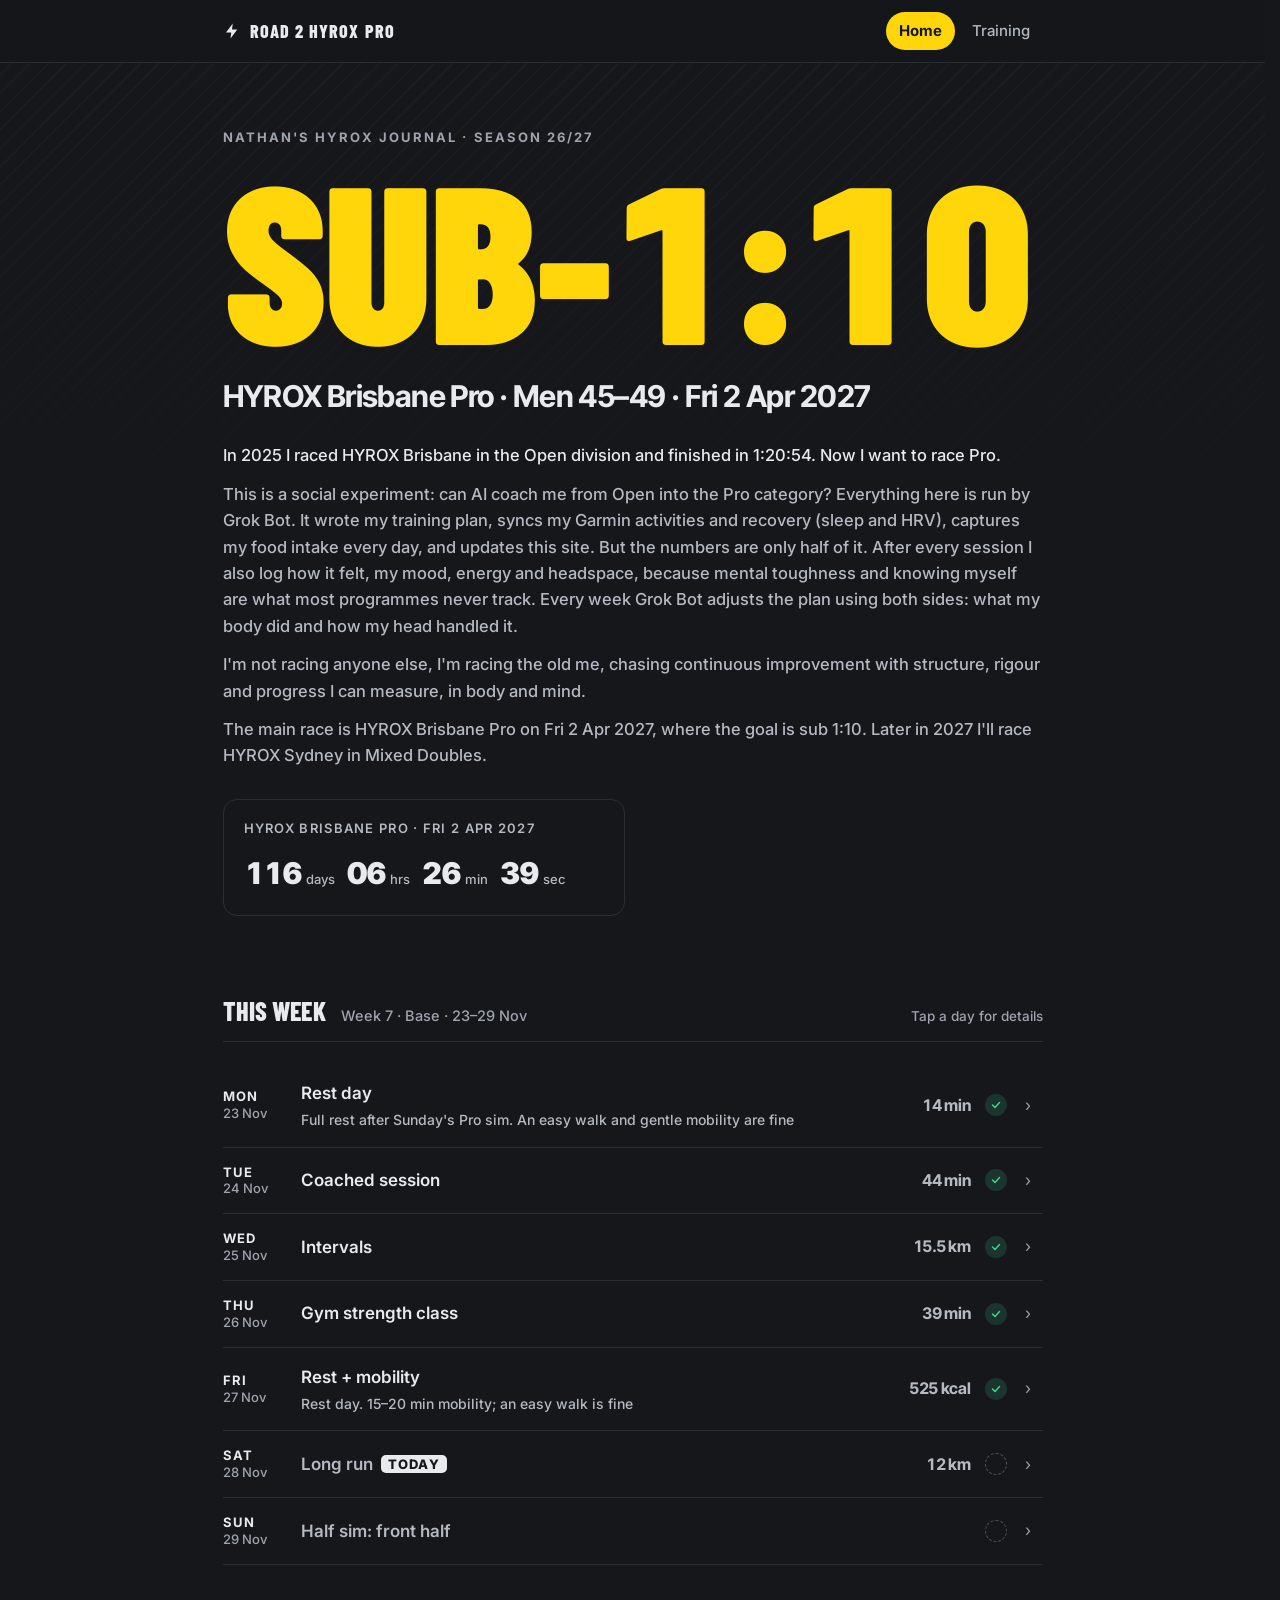
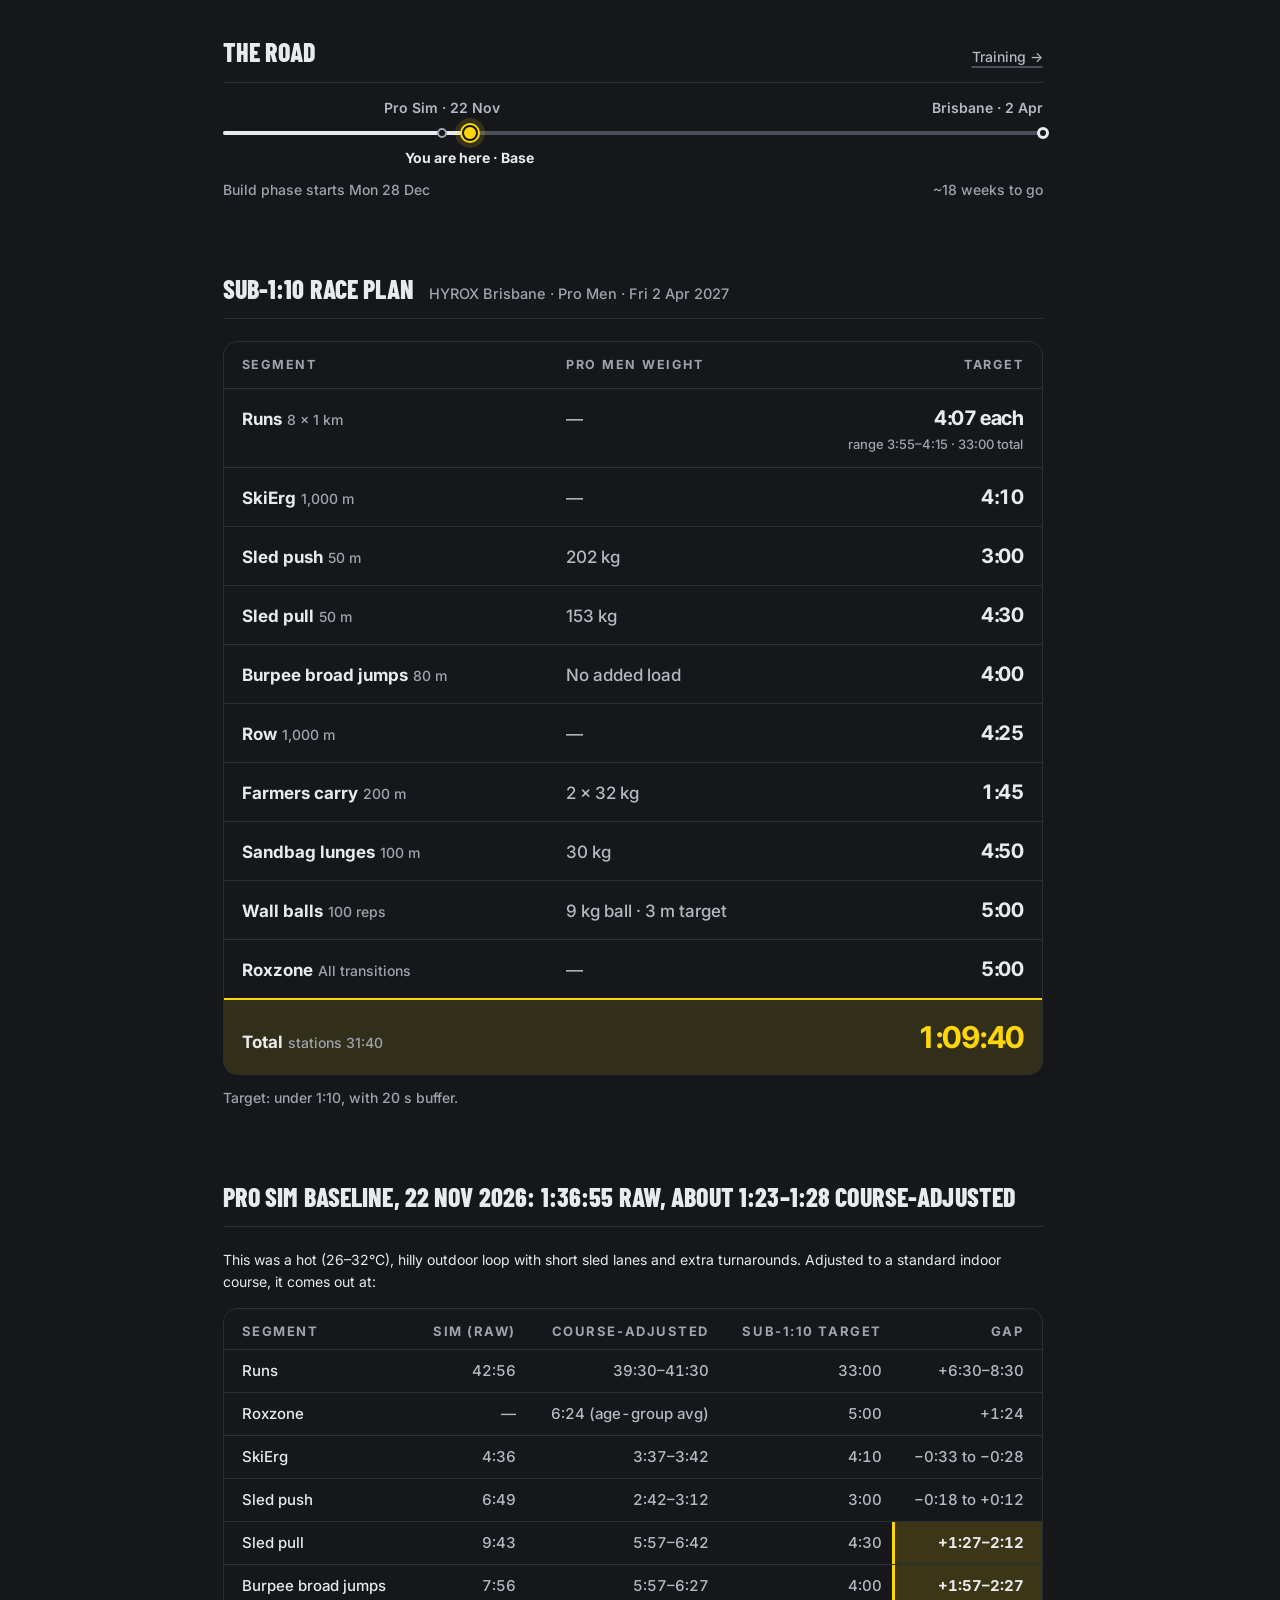
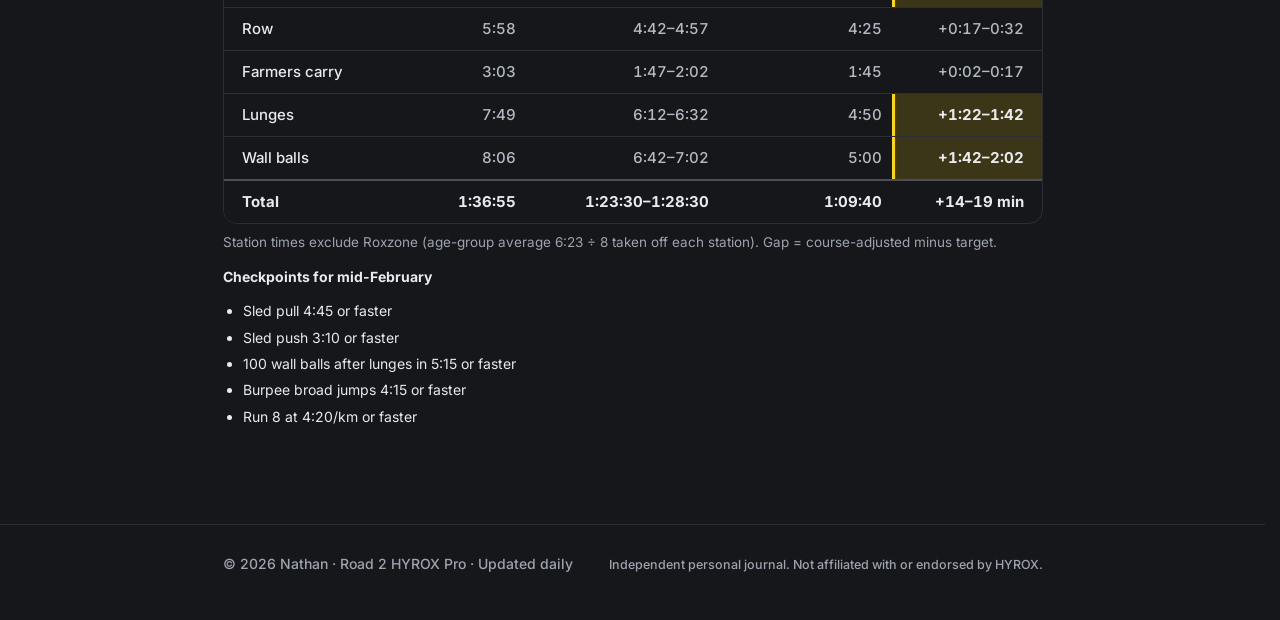
==== commit 6fe9d127: "Weekend swap back: Sat open long run, Sun half sim + wall balls Co-authored-by: nateinbrisbane <nate" ====
--- a/index.html
+++ b/index.html
@@ -114,20 +114,20 @@
 <div class="fuel">A lighter day, protein first</div>      </div>
 <div class="vids"><a href="https://www.youtube.com/watch?v=Oi7xoaJa9y8" rel="noopener"><img src="/assets/thumbs/couch_stretch.jpg" alt="" loading="lazy">Couch stretch</a><a href="https://www.youtube.com/watch?v=GVmY-DAjMPA" rel="noopener"><img src="/assets/thumbs/hip_90_90_switch.jpg" alt="" loading="lazy">90/90 hip switches</a><a href="https://www.youtube.com/watch?v=0AxnU-Q9HVs" rel="noopener"><img src="/assets/thumbs/leg_swings.jpg" alt="" loading="lazy">Leg swings (front-back and side-to-side)</a><a href="https://www.youtube.com/watch?v=R3WDe7byUXo" rel="noopener"><img src="/assets/thumbs/mobility_routine.jpg" alt="" loading="lazy">Mobility routine</a></div>    </div></details>  <details data-date="2026-11-28" class="day planned"><summary>
     <span class="d-day"><b>Sat</b>28 Nov</span>
-    <span class="d-title">Half sim: front half<span class="now">TODAY</span></span>
+    <span class="d-title">Long run<span class="now">TODAY</span></span>
+    <span class="d-key num">12 km</span>
+<span class="d-tick pl"></span>    <span class="d-chev">›</span></summary>
+    <div class="d-body">
+<ul><li>Long run, easy on flat ground, zone 2, 12 km+ open distance. First 10 min very easy, no fast finish.</li></ul>      <div class="nut rd"><div class="nut-h">Readiness</div>
+        <div class="rd-line"><span>Slept <b class="warn">5h 54m</b></span><span>HRV <b>40</b> · <span class="hs-g">steady</span></span></div>
+      </div>
+<div class="fuel">Fuel: carbs around the session</div><div class="vids"><a href="https://www.youtube.com/watch?v=AbInfCjSOdc" rel="noopener"><img src="/assets/thumbs/running_form.jpg" alt="" loading="lazy">Running form (HYROX runs)</a></div>    </div></details>  <details data-date="2026-11-29" class="day planned"><summary>
+    <span class="d-day"><b>Sun</b>29 Nov</span>
+    <span class="d-title">Half sim: front half</span>
     <span class="d-key num"></span>
 <span class="d-tick pl"></span>    <span class="d-chev">›</span></summary>
     <div class="d-body">
-<ul><li>10 min easy warm-up, then 4 × (1 km run + station) at Pro loads: SkiErg 1,000 m, sled push 50 m (202 kg), sled pull 50 m (153 kg), burpee broad jumps 80 m.</li><li>Start run 1 at 4:30–4:45/km and keep the runs even.</li><li>Wall balls finisher: 100 reps with a 9 kg ball (Pro men&#39;s standard, 10 ft target), broken into sets with clean form.</li><li>2 km easy cool-down.</li></ul>      <div class="nut rd"><div class="nut-h">Readiness</div>
-        <div class="rd-line"><span>Slept <b class="warn">5h 54m</b></span><span>HRV <b>40</b> · <span class="hs-g">steady</span></span></div>
-      </div>
-<div class="fuel">Fuel: carbs around the session</div><div class="vids"><a href="https://www.youtube.com/watch?v=kjEzM776MVY" rel="noopener"><img src="/assets/thumbs/skierg.jpg" alt="" loading="lazy">SkiErg technique</a><a href="https://www.youtube.com/watch?v=9lXw0D3dxRQ" rel="noopener"><img src="/assets/thumbs/sled_push.jpg" alt="" loading="lazy">Plate push</a><a href="https://www.youtube.com/watch?v=WgRM2e5U6H0" rel="noopener"><img src="/assets/thumbs/sled_pull.jpg" alt="" loading="lazy">Plate rope pull</a><a href="https://www.youtube.com/watch?v=3eXUefIatHk" rel="noopener"><img src="/assets/thumbs/burpee_broad_jump.jpg" alt="" loading="lazy">Burpee broad jump</a><a href="https://www.youtube.com/watch?v=EqjGKsiIMCE" rel="noopener"><img src="/assets/thumbs/wall_balls.jpg" alt="" loading="lazy">Wall balls</a><a href="https://www.youtube.com/watch?v=MkbOCfFW8cA" rel="noopener"><img src="/assets/thumbs/roxzone.jpg" alt="" loading="lazy">HYROX Roxzone transitions</a><a href="https://www.youtube.com/watch?v=AbInfCjSOdc" rel="noopener"><img src="/assets/thumbs/running_form.jpg" alt="" loading="lazy">Running form (HYROX runs)</a></div>    </div></details>  <details data-date="2026-11-29" class="day planned"><summary>
-    <span class="d-day"><b>Sun</b>29 Nov</span>
-    <span class="d-title">Long run</span>
-    <span class="d-key num">12 km</span>
-<span class="d-tick pl"></span>    <span class="d-chev">›</span></summary>
-    <div class="d-body">
-<ul><li>Long run 12 km easy on flat ground, zone 2. First 10 min very easy, no fast finish.</li></ul><div class="fuel">Fuel: carbs around the session</div><div class="vids"><a href="https://www.youtube.com/watch?v=AbInfCjSOdc" rel="noopener"><img src="/assets/thumbs/running_form.jpg" alt="" loading="lazy">Running form (HYROX runs)</a></div>    </div></details></div>
+<ul><li>10 min easy warm-up, then 4 × (1 km run + station) at Pro loads: SkiErg 1,000 m, sled push 50 m (202 kg), sled pull 50 m (153 kg), burpee broad jumps 80 m.</li><li>Start run 1 at 4:30–4:45/km and keep the runs even.</li><li>Wall balls finisher: 100 reps with a 9 kg ball (Pro men&#39;s standard, 10 ft target), broken into sets with clean form.</li><li>2 km easy cool-down.</li></ul><div class="fuel">Fuel: carbs around the session</div><div class="vids"><a href="https://www.youtube.com/watch?v=kjEzM776MVY" rel="noopener"><img src="/assets/thumbs/skierg.jpg" alt="" loading="lazy">SkiErg technique</a><a href="https://www.youtube.com/watch?v=9lXw0D3dxRQ" rel="noopener"><img src="/assets/thumbs/sled_push.jpg" alt="" loading="lazy">Plate push</a><a href="https://www.youtube.com/watch?v=WgRM2e5U6H0" rel="noopener"><img src="/assets/thumbs/sled_pull.jpg" alt="" loading="lazy">Plate rope pull</a><a href="https://www.youtube.com/watch?v=3eXUefIatHk" rel="noopener"><img src="/assets/thumbs/burpee_broad_jump.jpg" alt="" loading="lazy">Burpee broad jump</a><a href="https://www.youtube.com/watch?v=EqjGKsiIMCE" rel="noopener"><img src="/assets/thumbs/wall_balls.jpg" alt="" loading="lazy">Wall balls</a><a href="https://www.youtube.com/watch?v=MkbOCfFW8cA" rel="noopener"><img src="/assets/thumbs/roxzone.jpg" alt="" loading="lazy">HYROX Roxzone transitions</a><a href="https://www.youtube.com/watch?v=AbInfCjSOdc" rel="noopener"><img src="/assets/thumbs/running_form.jpg" alt="" loading="lazy">Running form (HYROX runs)</a></div>    </div></details></div>
 </section>
 
 <section class="sec">
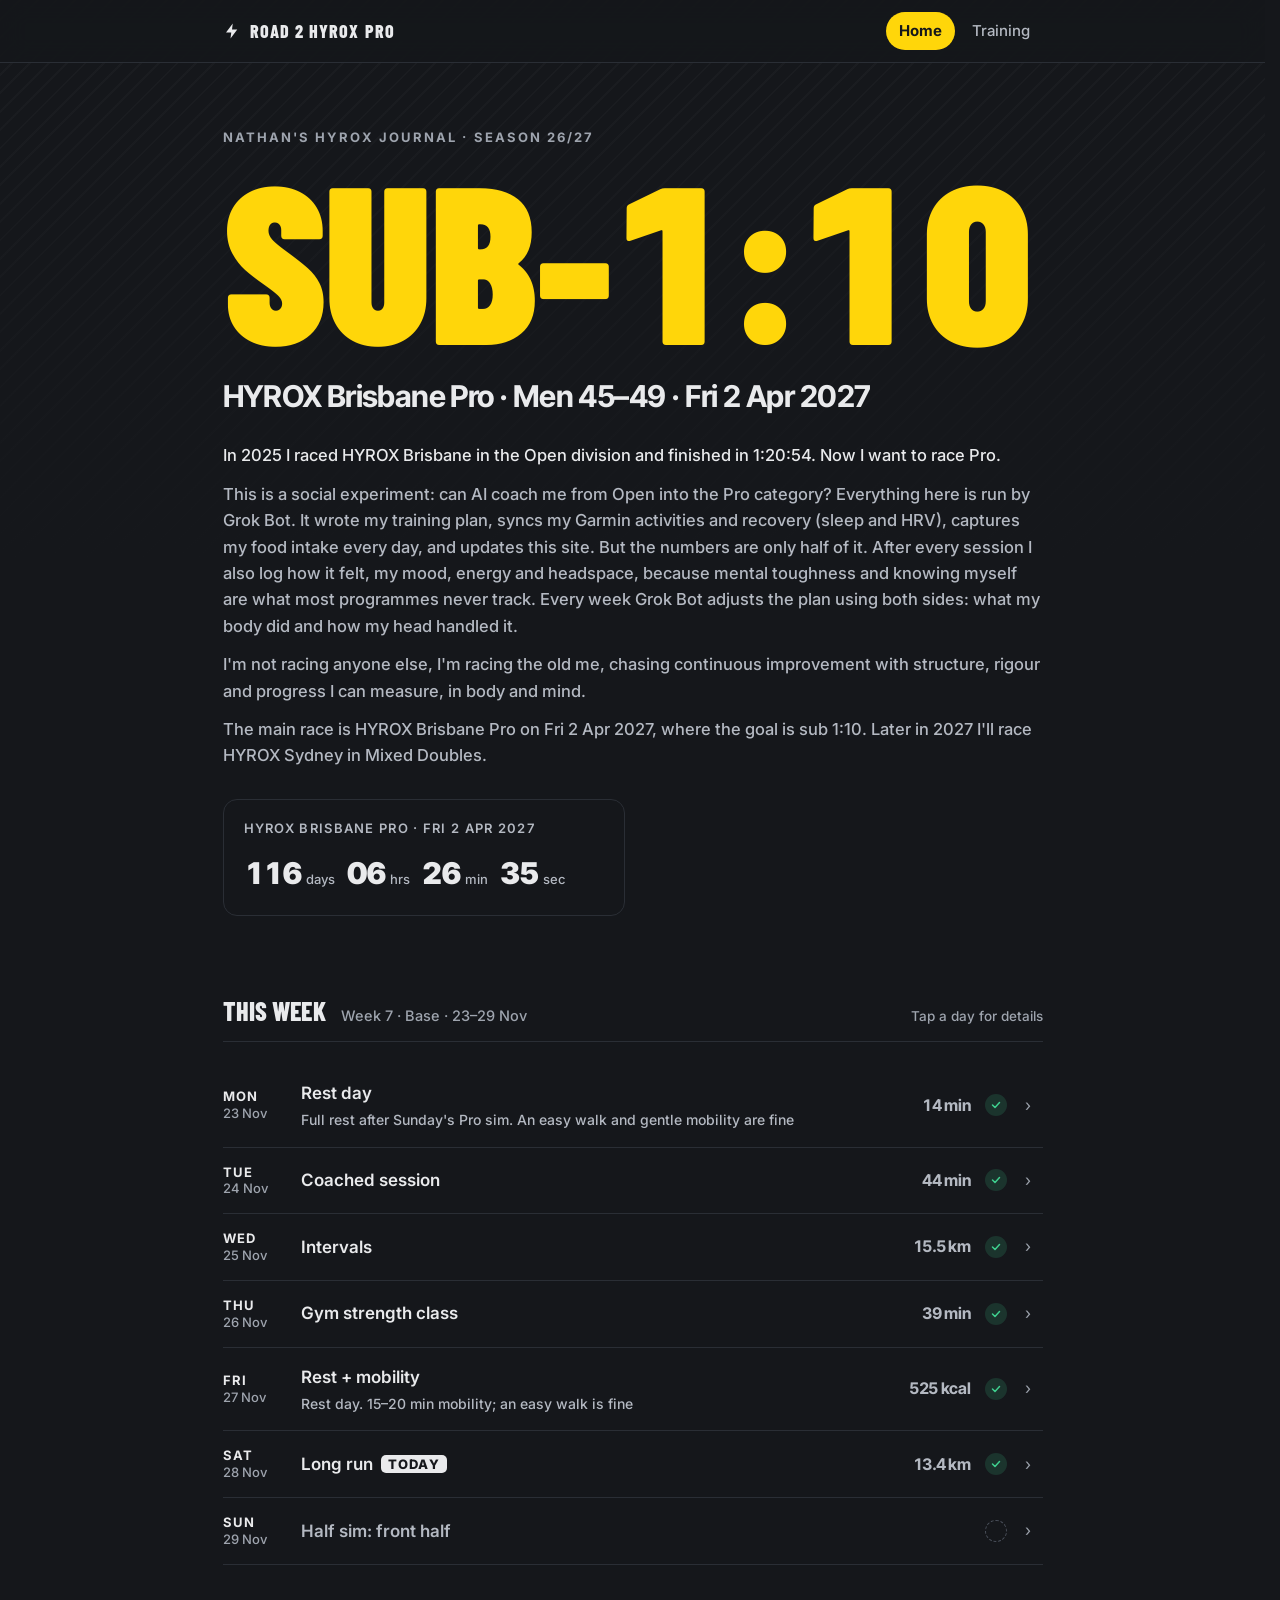
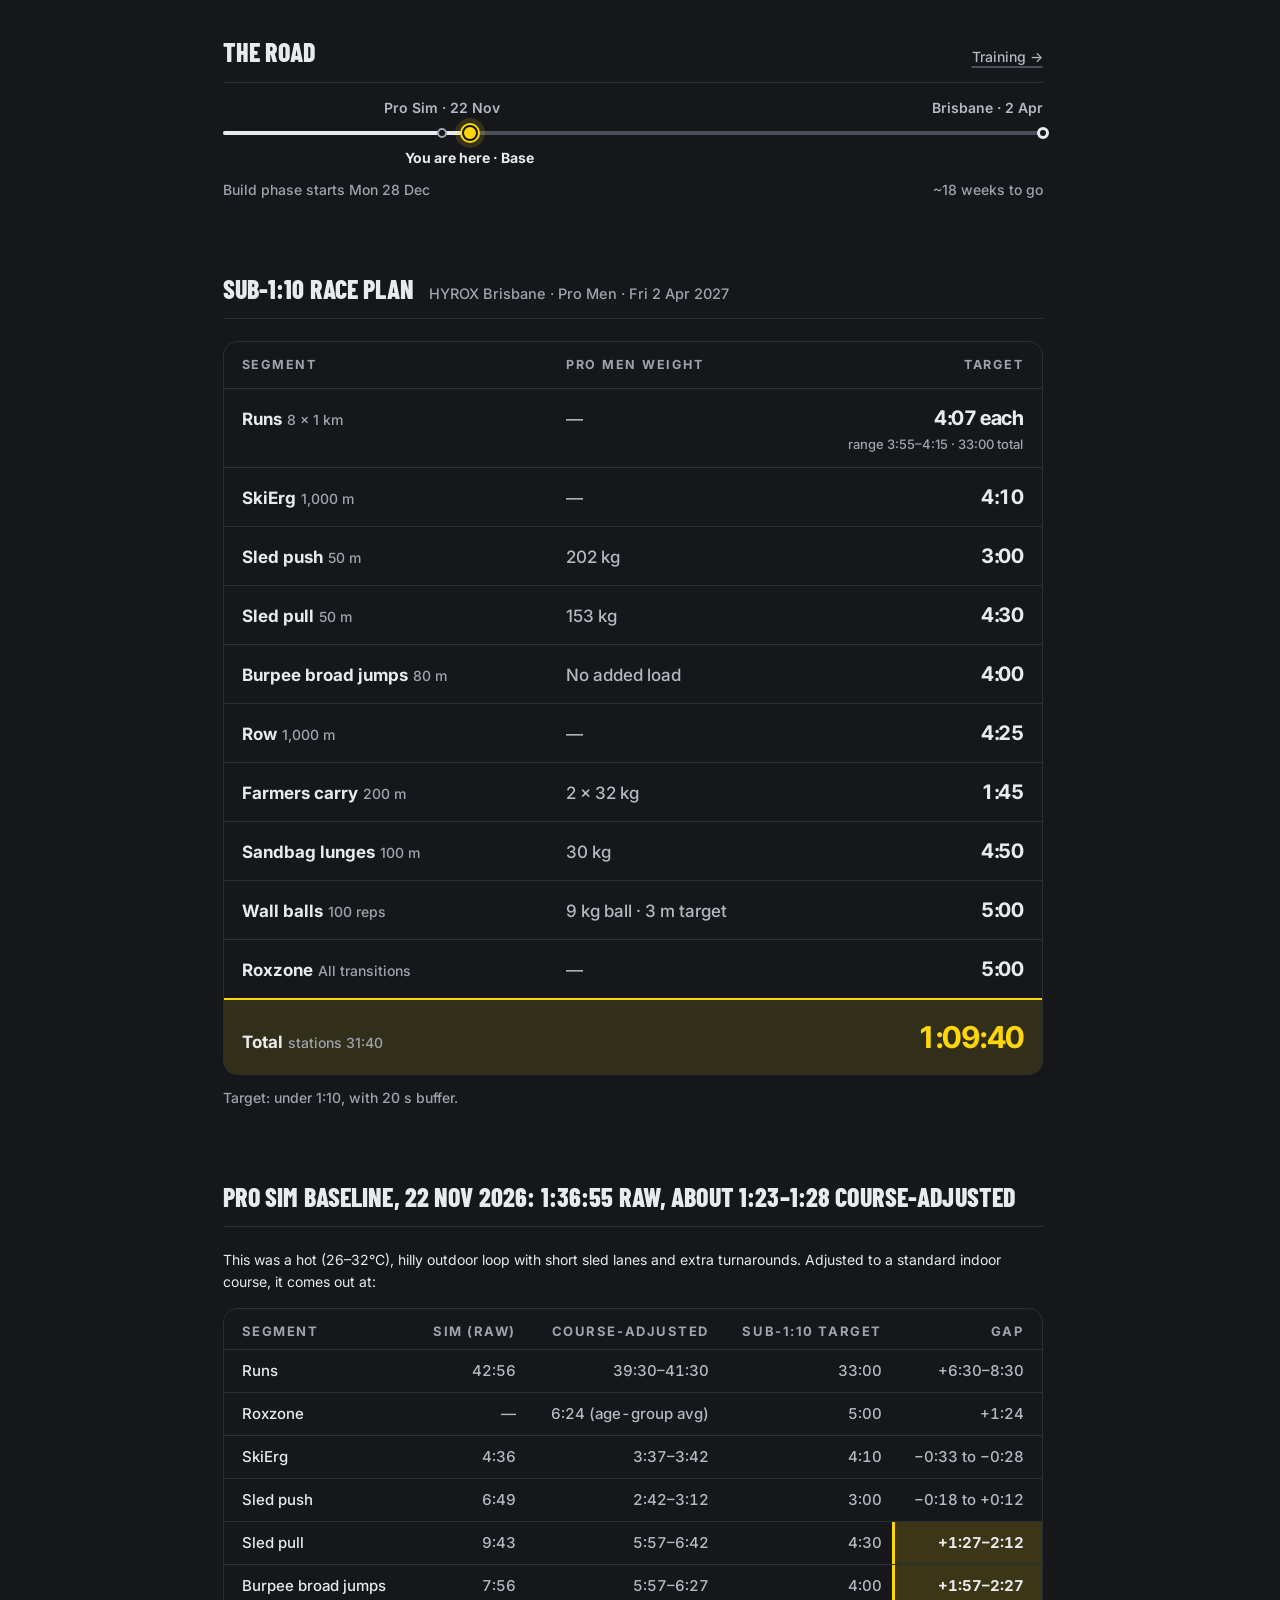
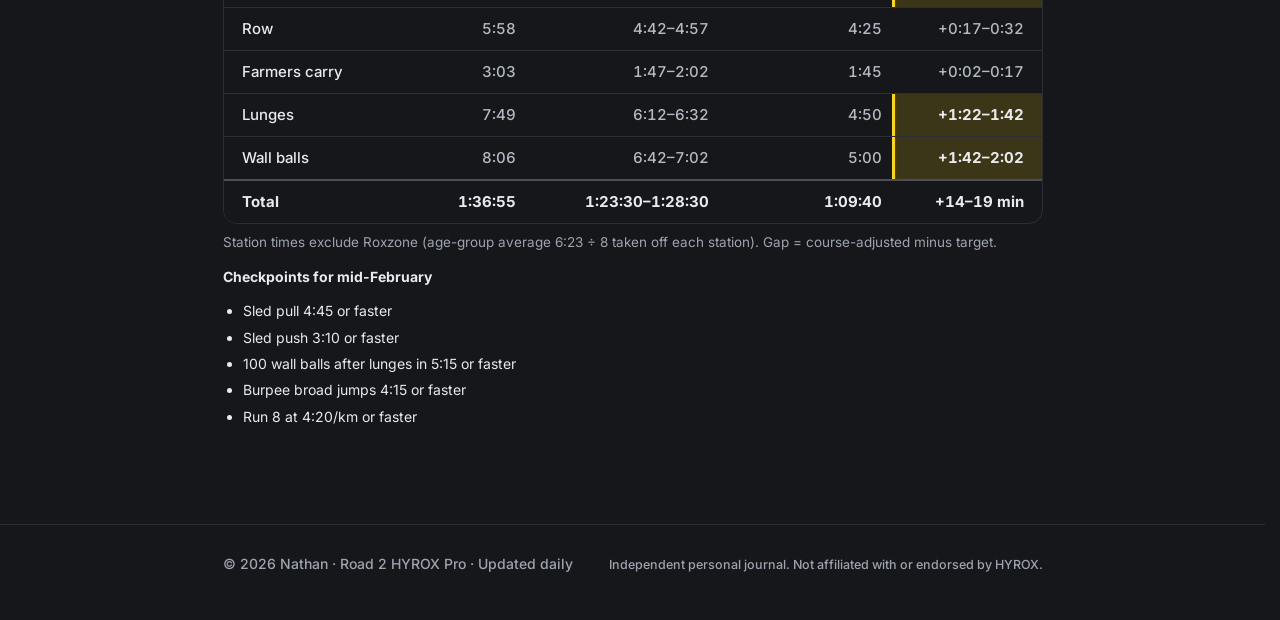
==== commit 8cd33b54: "Sat 28 Nov long run actuals Co-authored-by: nateinbrisbane <nateinbrisbane@users.noreply.github.com>" ====
--- a/index.html
+++ b/index.html
@@ -112,16 +112,23 @@
       <div class="nut"><div class="nut-h">Nutrition</div>
 <div class="nut-meals"><span><b>Lunch</b> <time class="meal-time">~12:50 pm</time></span></div>        <div class="facts"><span><b>253 g</b> protein</span><span><b>212 g</b> carbs</span><span><b>93 g</b> fat</span></div>
 <div class="fuel">A lighter day, protein first</div>      </div>
-<div class="vids"><a href="https://www.youtube.com/watch?v=Oi7xoaJa9y8" rel="noopener"><img src="/assets/thumbs/couch_stretch.jpg" alt="" loading="lazy">Couch stretch</a><a href="https://www.youtube.com/watch?v=GVmY-DAjMPA" rel="noopener"><img src="/assets/thumbs/hip_90_90_switch.jpg" alt="" loading="lazy">90/90 hip switches</a><a href="https://www.youtube.com/watch?v=0AxnU-Q9HVs" rel="noopener"><img src="/assets/thumbs/leg_swings.jpg" alt="" loading="lazy">Leg swings (front-back and side-to-side)</a><a href="https://www.youtube.com/watch?v=R3WDe7byUXo" rel="noopener"><img src="/assets/thumbs/mobility_routine.jpg" alt="" loading="lazy">Mobility routine</a></div>    </div></details>  <details data-date="2026-11-28" class="day planned"><summary>
+<div class="vids"><a href="https://www.youtube.com/watch?v=Oi7xoaJa9y8" rel="noopener"><img src="/assets/thumbs/couch_stretch.jpg" alt="" loading="lazy">Couch stretch</a><a href="https://www.youtube.com/watch?v=GVmY-DAjMPA" rel="noopener"><img src="/assets/thumbs/hip_90_90_switch.jpg" alt="" loading="lazy">90/90 hip switches</a><a href="https://www.youtube.com/watch?v=0AxnU-Q9HVs" rel="noopener"><img src="/assets/thumbs/leg_swings.jpg" alt="" loading="lazy">Leg swings (front-back and side-to-side)</a><a href="https://www.youtube.com/watch?v=R3WDe7byUXo" rel="noopener"><img src="/assets/thumbs/mobility_routine.jpg" alt="" loading="lazy">Mobility routine</a></div>    </div></details>  <details data-date="2026-11-28" class="day done"><summary>
     <span class="d-day"><b>Sat</b>28 Nov</span>
     <span class="d-title">Long run<span class="now">TODAY</span></span>
-    <span class="d-key num">12 km</span>
-<span class="d-tick pl"></span>    <span class="d-chev">›</span></summary>
+    <span class="d-key num">13.4 km</span>
+<span class="d-tick"><svg viewBox="0 0 24 24" fill="none" stroke="currentColor" stroke-width="3" stroke-linecap="round" stroke-linejoin="round" aria-hidden="true"><path d="m5 12 5 5 9-10"/></svg></span>    <span class="d-chev">›</span></summary>
     <div class="d-body">
-<ul><li>Long run, easy on flat ground, zone 2, 12 km+ open distance. First 10 min very easy, no fast finish.</li></ul>      <div class="nut rd"><div class="nut-h">Readiness</div>
+      <div class="pvd"><div class="pvd-h">Plan</div><div class="pvd-h">Done</div>
+        <div class="pvd-p"><b>Long run</b> 12 km+ easy on flat ground, zone 2, open distance. First 10 min very easy, no fast finish.</div>
+        <div class="pvd-a done"><b>Long run</b> 13.35 km in 1:13:53 at 5:32/km</div>
+</div>
+<div class="facts"><span><b>13.4 km</b> distance</span><span><b>5:32</b> /km average</span><span><b>74 min</b> time</span></div>      <div class="nut rd"><div class="nut-h">Readiness</div>
         <div class="rd-line"><span>Slept <b class="warn">5h 54m</b></span><span>HRV <b>40</b> · <span class="hs-g">steady</span></span></div>
       </div>
-<div class="fuel">Fuel: carbs around the session</div><div class="vids"><a href="https://www.youtube.com/watch?v=AbInfCjSOdc" rel="noopener"><img src="/assets/thumbs/running_form.jpg" alt="" loading="lazy">Running form (HYROX runs)</a></div>    </div></details>  <details data-date="2026-11-29" class="day planned"><summary>
+      <div class="nut"><div class="nut-h">Nutrition</div>
+        <div class="facts"><span><b>11 g</b> protein</span><span><b>60 g</b> carbs</span><span><b>11 g</b> fat</span></div>
+<div class="fuel">Carbs around the session</div>      </div>
+<div class="vids"><a href="https://www.youtube.com/watch?v=AbInfCjSOdc" rel="noopener"><img src="/assets/thumbs/running_form.jpg" alt="" loading="lazy">Running form (HYROX runs)</a></div>    </div></details>  <details data-date="2026-11-29" class="day planned"><summary>
     <span class="d-day"><b>Sun</b>29 Nov</span>
     <span class="d-title">Half sim: front half</span>
     <span class="d-key num"></span>
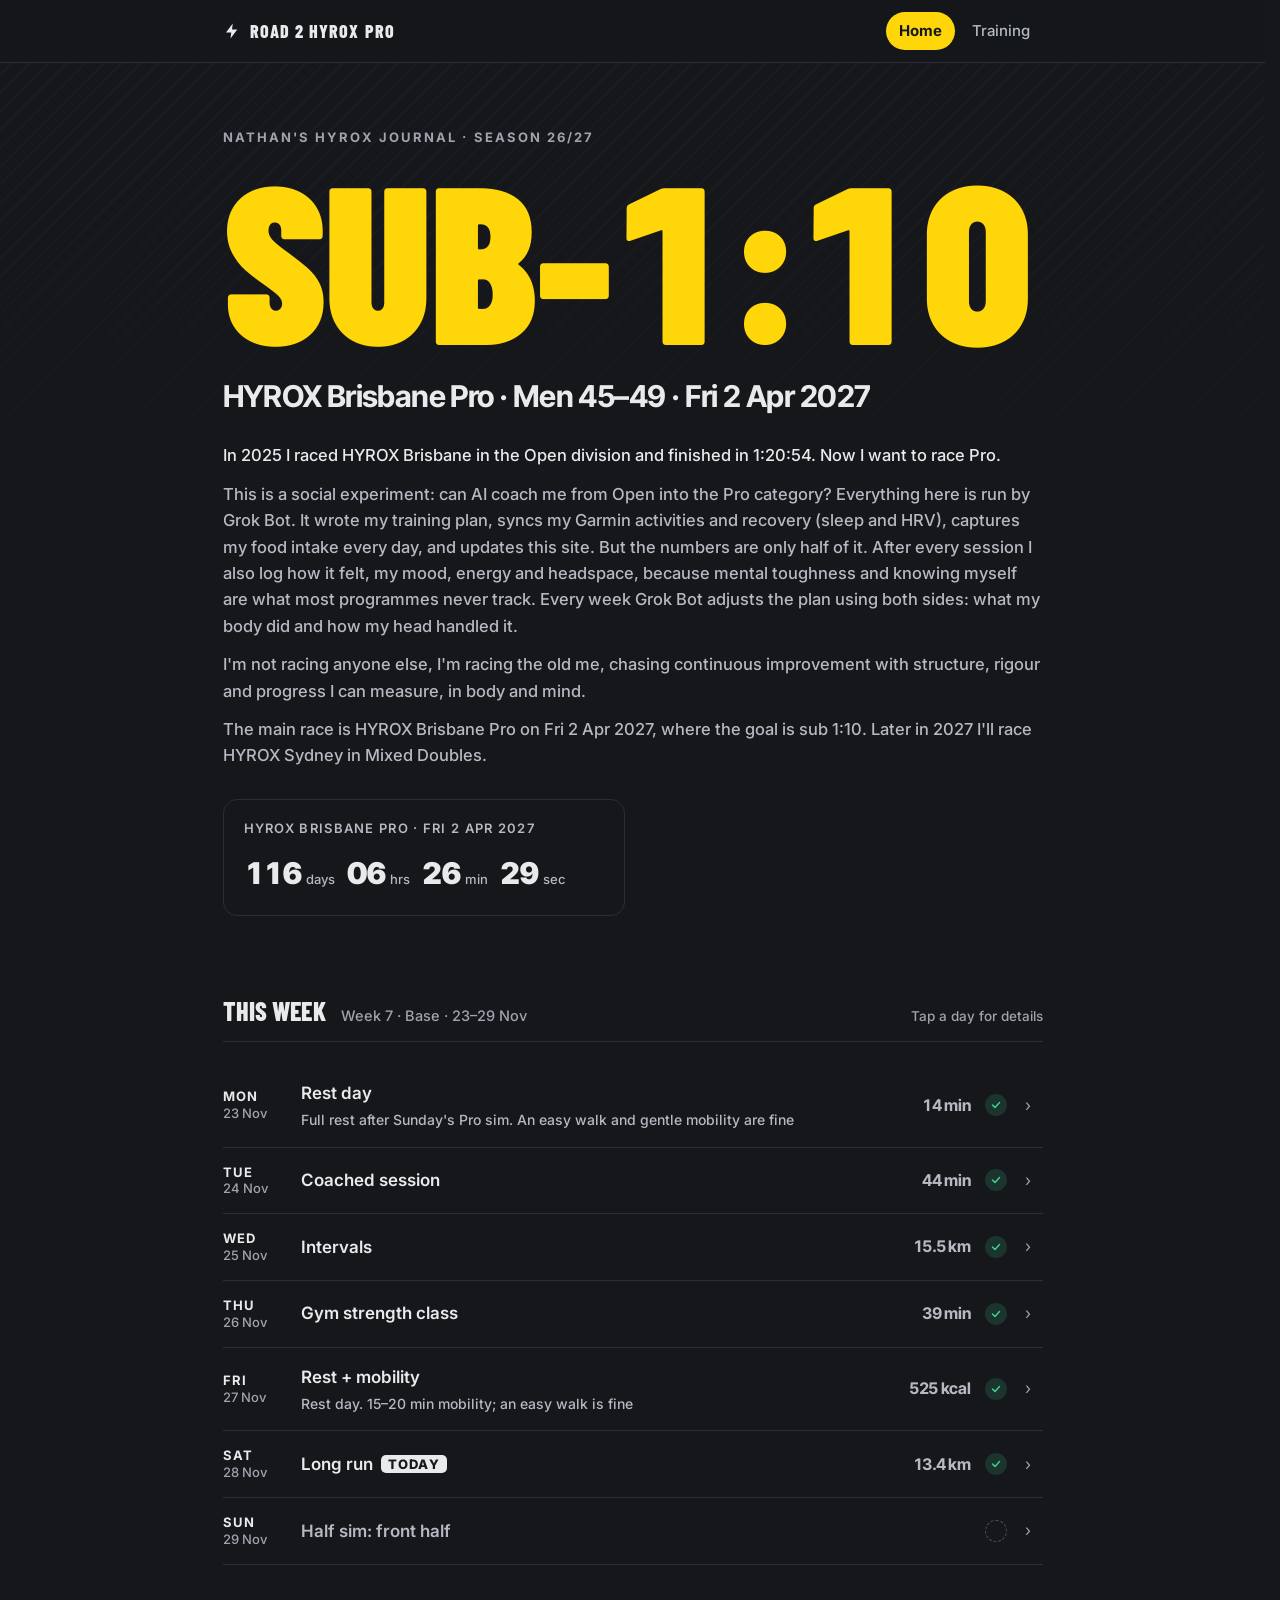
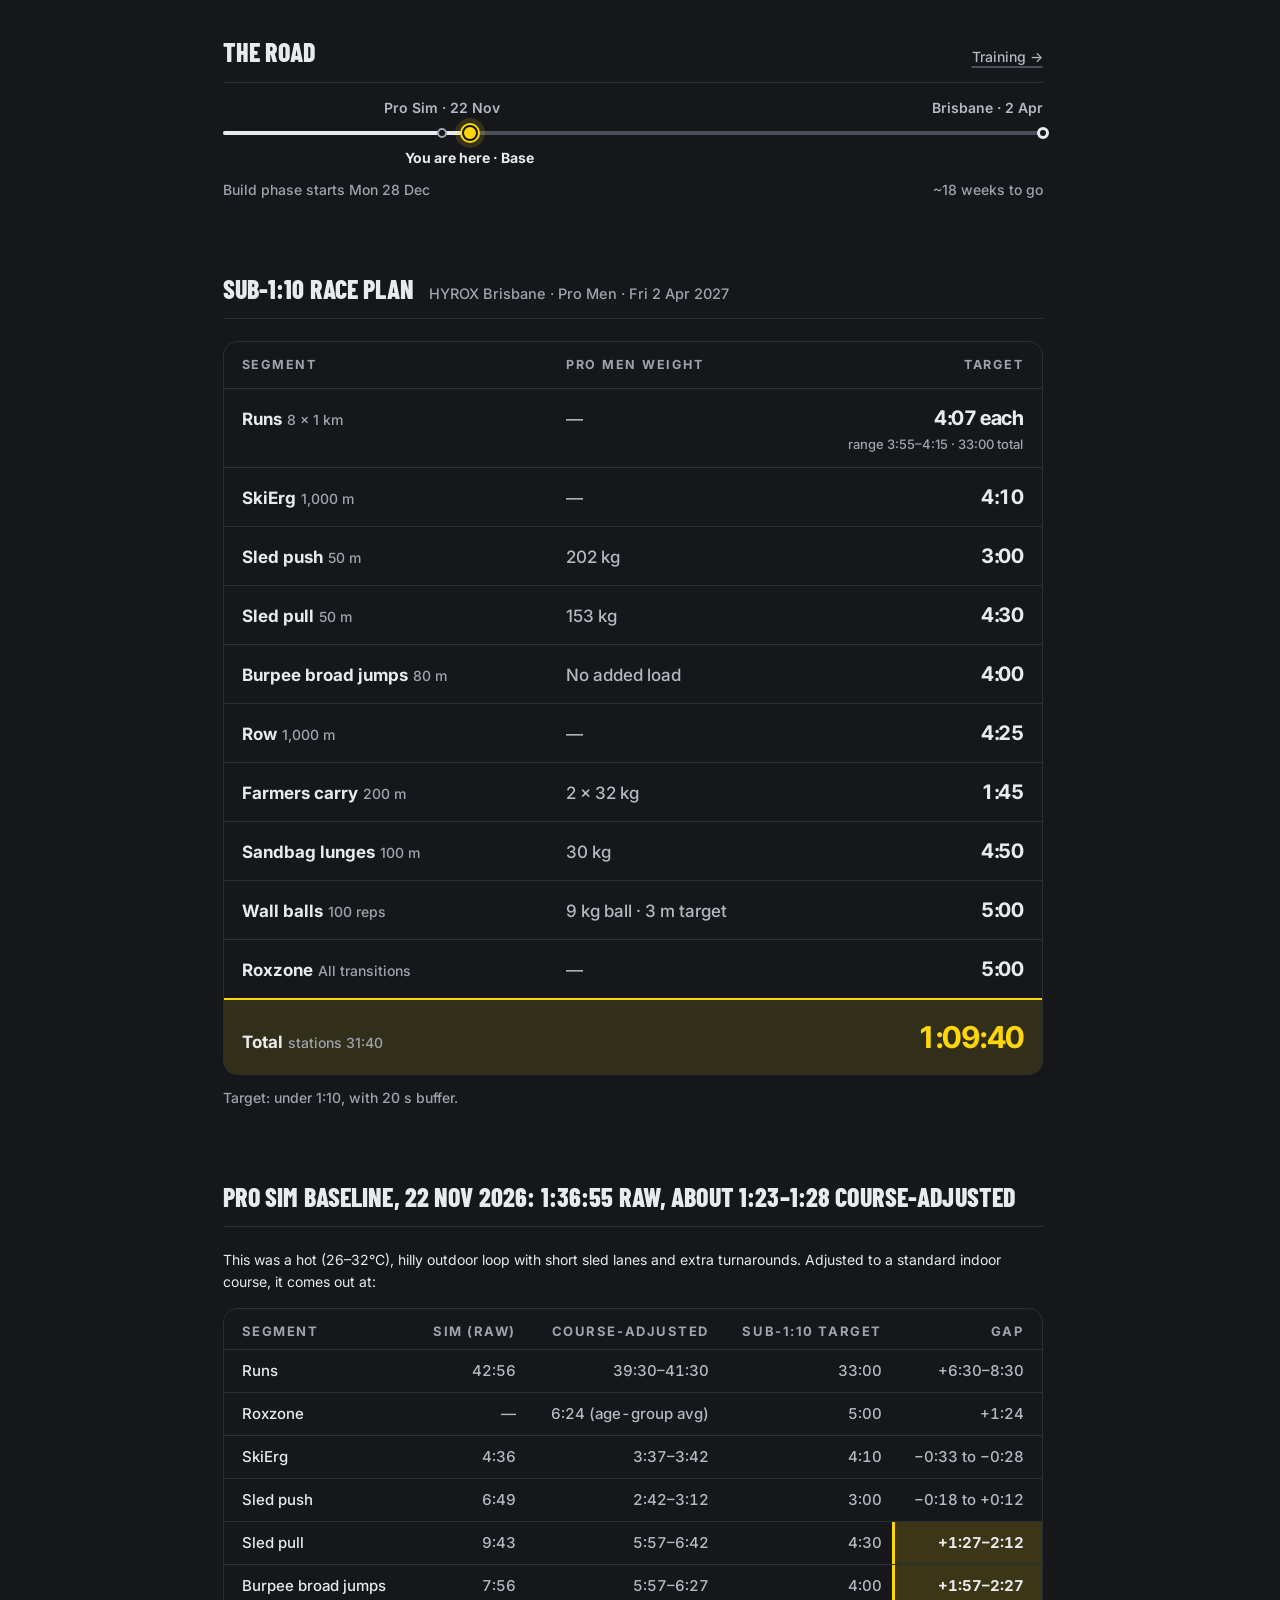
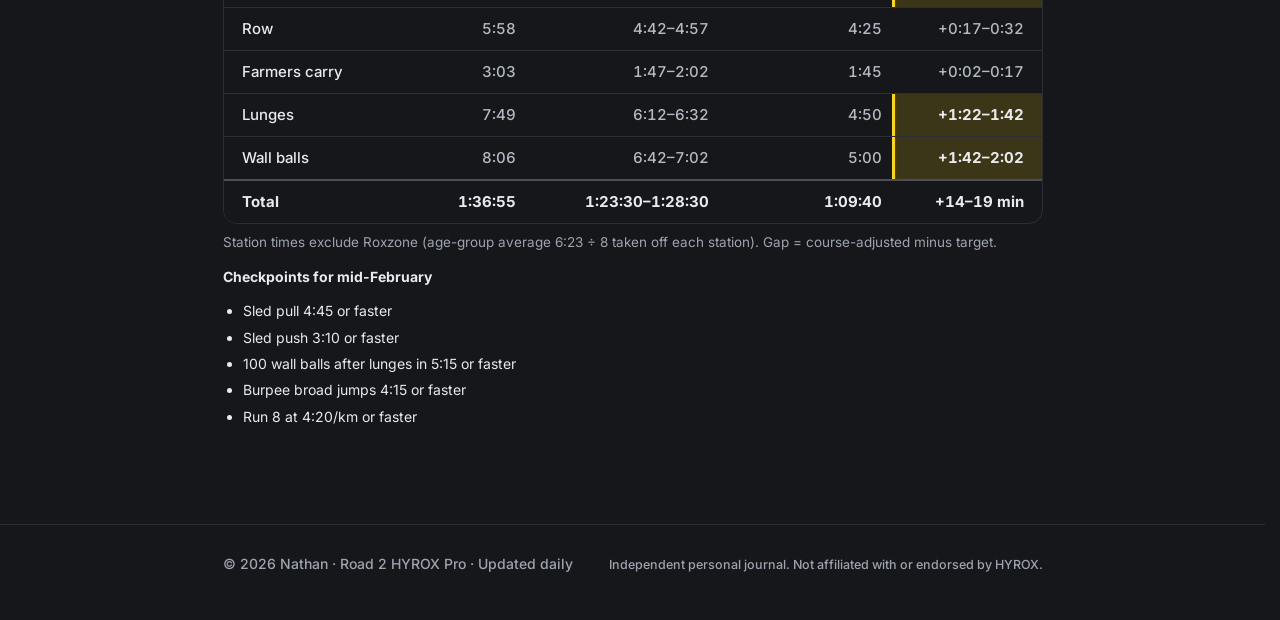
==== commit ef044e12: "Hourly site refresh 28 Nov 10am Co-authored-by: nateinbrisbane <nateinbrisbane@users.noreply.github." ====
--- a/index.html
+++ b/index.html
@@ -126,7 +126,7 @@
         <div class="rd-line"><span>Slept <b class="warn">5h 54m</b></span><span>HRV <b>40</b> · <span class="hs-g">steady</span></span></div>
       </div>
       <div class="nut"><div class="nut-h">Nutrition</div>
-        <div class="facts"><span><b>11 g</b> protein</span><span><b>60 g</b> carbs</span><span><b>11 g</b> fat</span></div>
+        <div class="facts"><span><b>90 g</b> protein</span><span><b>124 g</b> carbs</span><span><b>42 g</b> fat</span></div>
 <div class="fuel">Carbs around the session</div>      </div>
 <div class="vids"><a href="https://www.youtube.com/watch?v=AbInfCjSOdc" rel="noopener"><img src="/assets/thumbs/running_form.jpg" alt="" loading="lazy">Running form (HYROX runs)</a></div>    </div></details>  <details data-date="2026-11-29" class="day planned"><summary>
     <span class="d-day"><b>Sun</b>29 Nov</span>
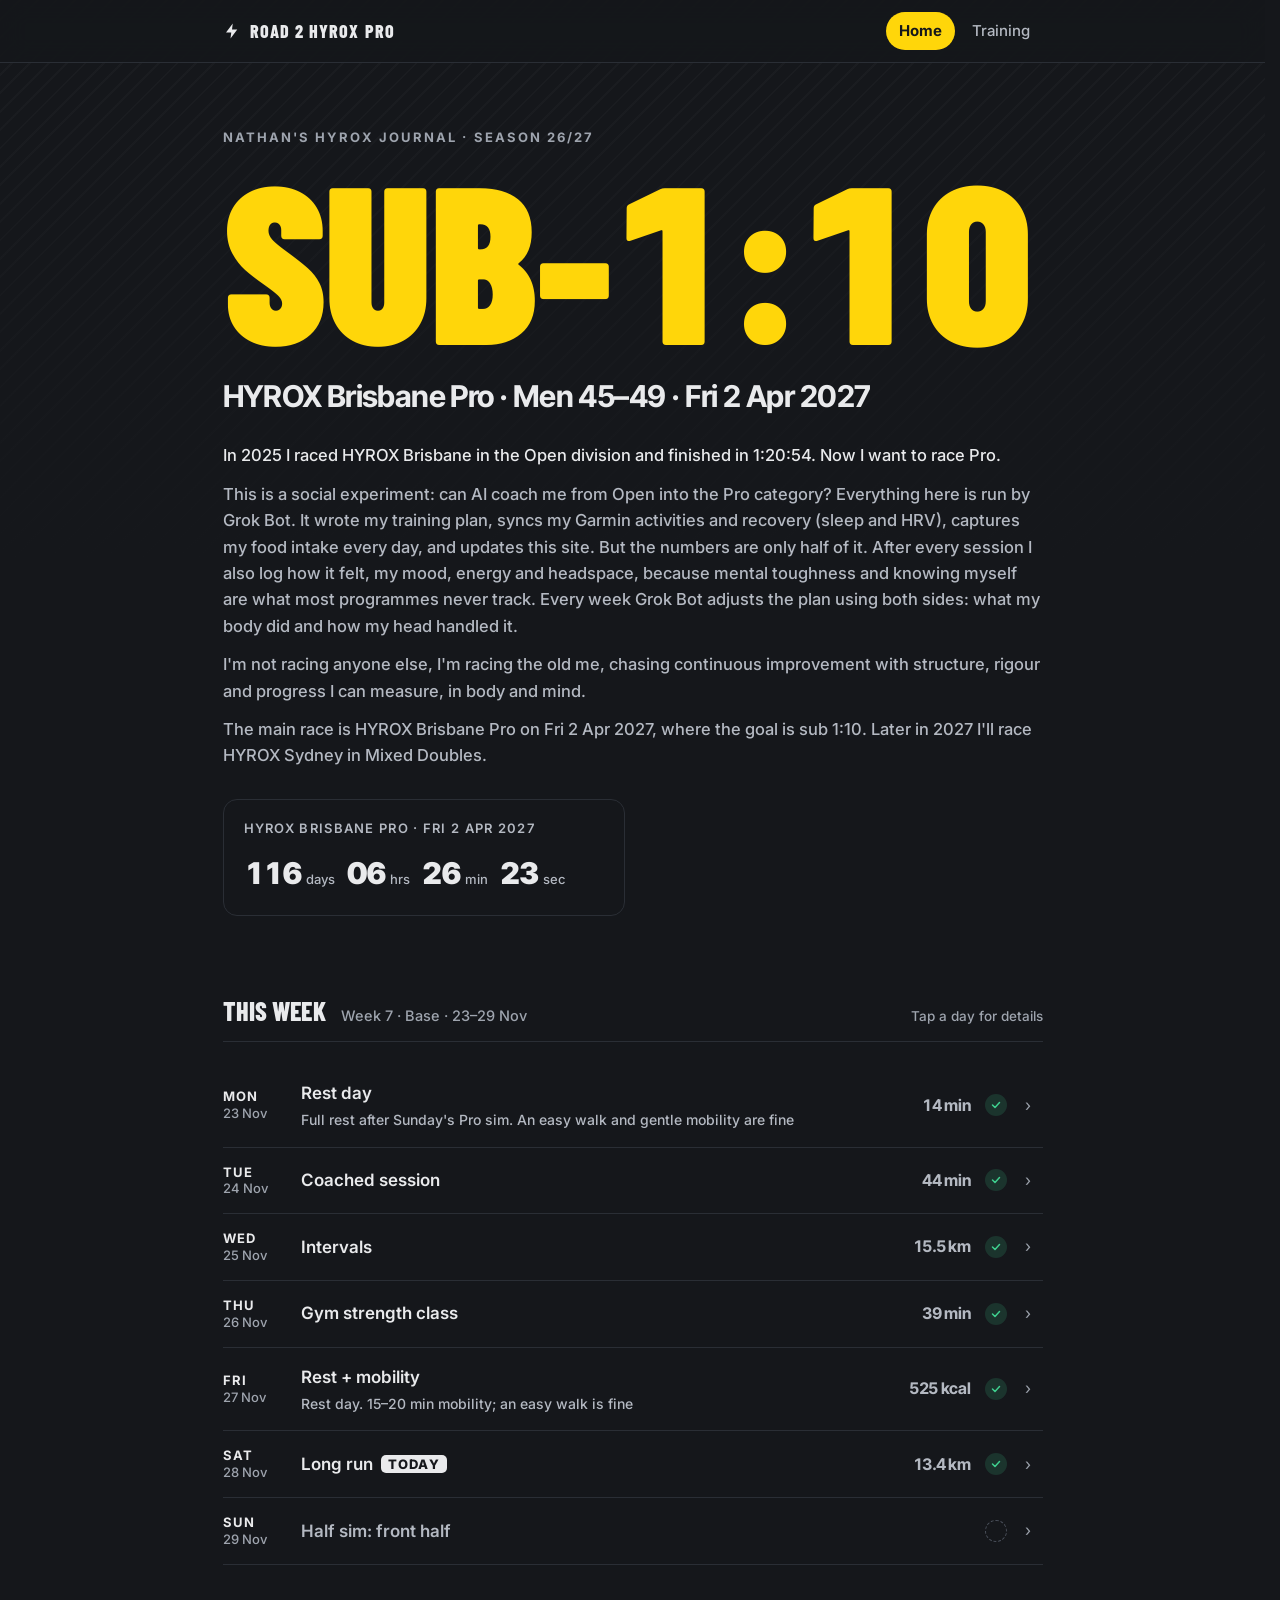
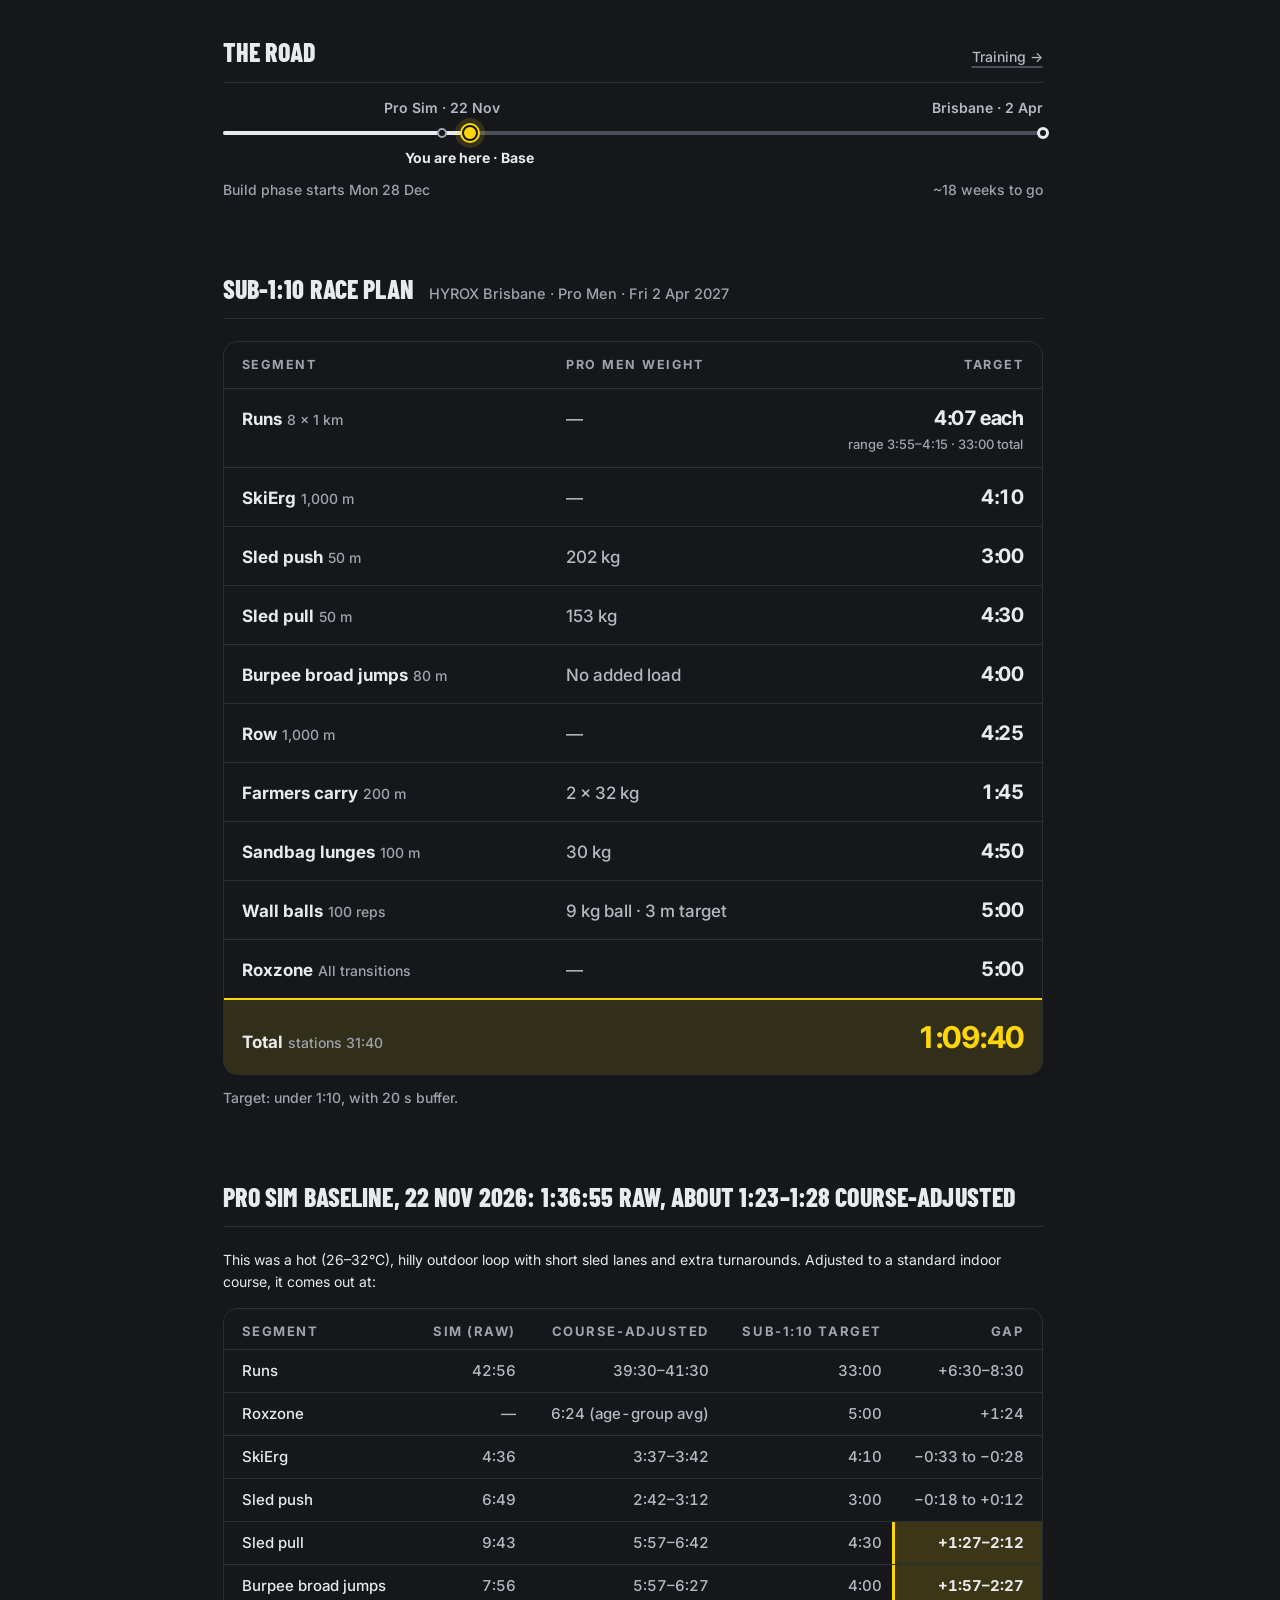
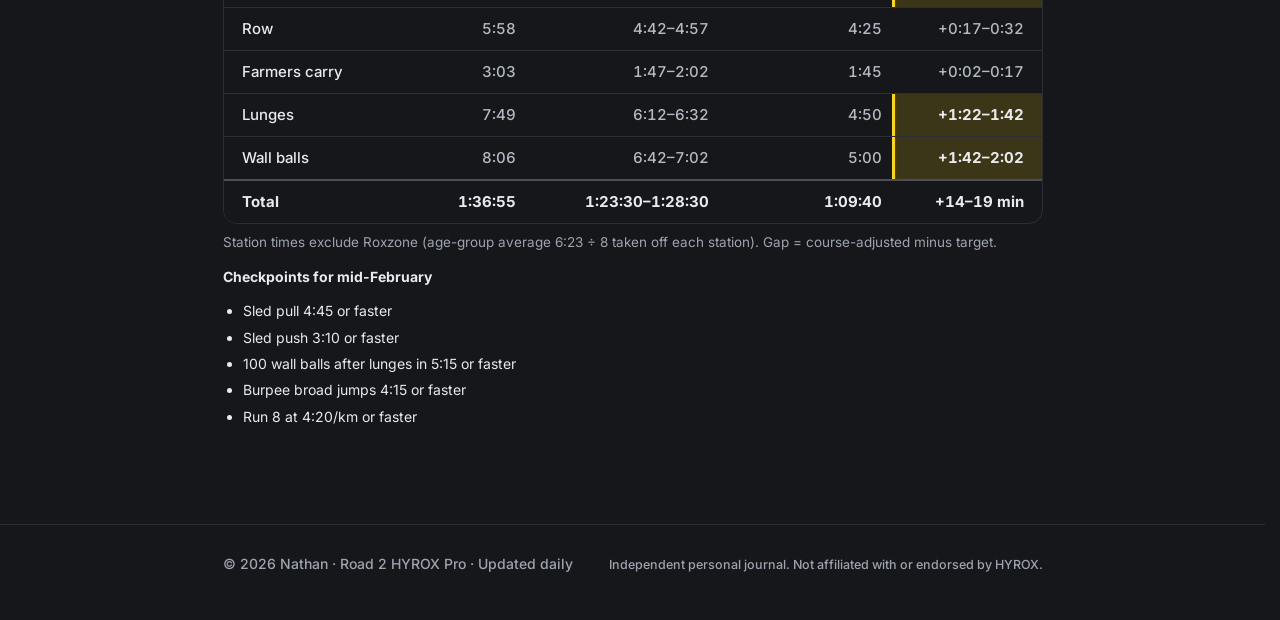
==== commit 284745de: "Hourly site refresh 28 Nov 13:17 Co-authored-by: nateinbrisbane <nateinbrisbane@users.noreply.github" ====
--- a/index.html
+++ b/index.html
@@ -126,7 +126,7 @@
         <div class="rd-line"><span>Slept <b class="warn">5h 54m</b></span><span>HRV <b>40</b> · <span class="hs-g">steady</span></span></div>
       </div>
       <div class="nut"><div class="nut-h">Nutrition</div>
-        <div class="facts"><span><b>90 g</b> protein</span><span><b>124 g</b> carbs</span><span><b>42 g</b> fat</span></div>
+        <div class="facts"><span><b>95 g</b> protein</span><span><b>189 g</b> carbs</span><span><b>58 g</b> fat</span></div>
 <div class="fuel">Carbs around the session</div>      </div>
 <div class="vids"><a href="https://www.youtube.com/watch?v=AbInfCjSOdc" rel="noopener"><img src="/assets/thumbs/running_form.jpg" alt="" loading="lazy">Running form (HYROX runs)</a></div>    </div></details>  <details data-date="2026-11-29" class="day planned"><summary>
     <span class="d-day"><b>Sun</b>29 Nov</span>
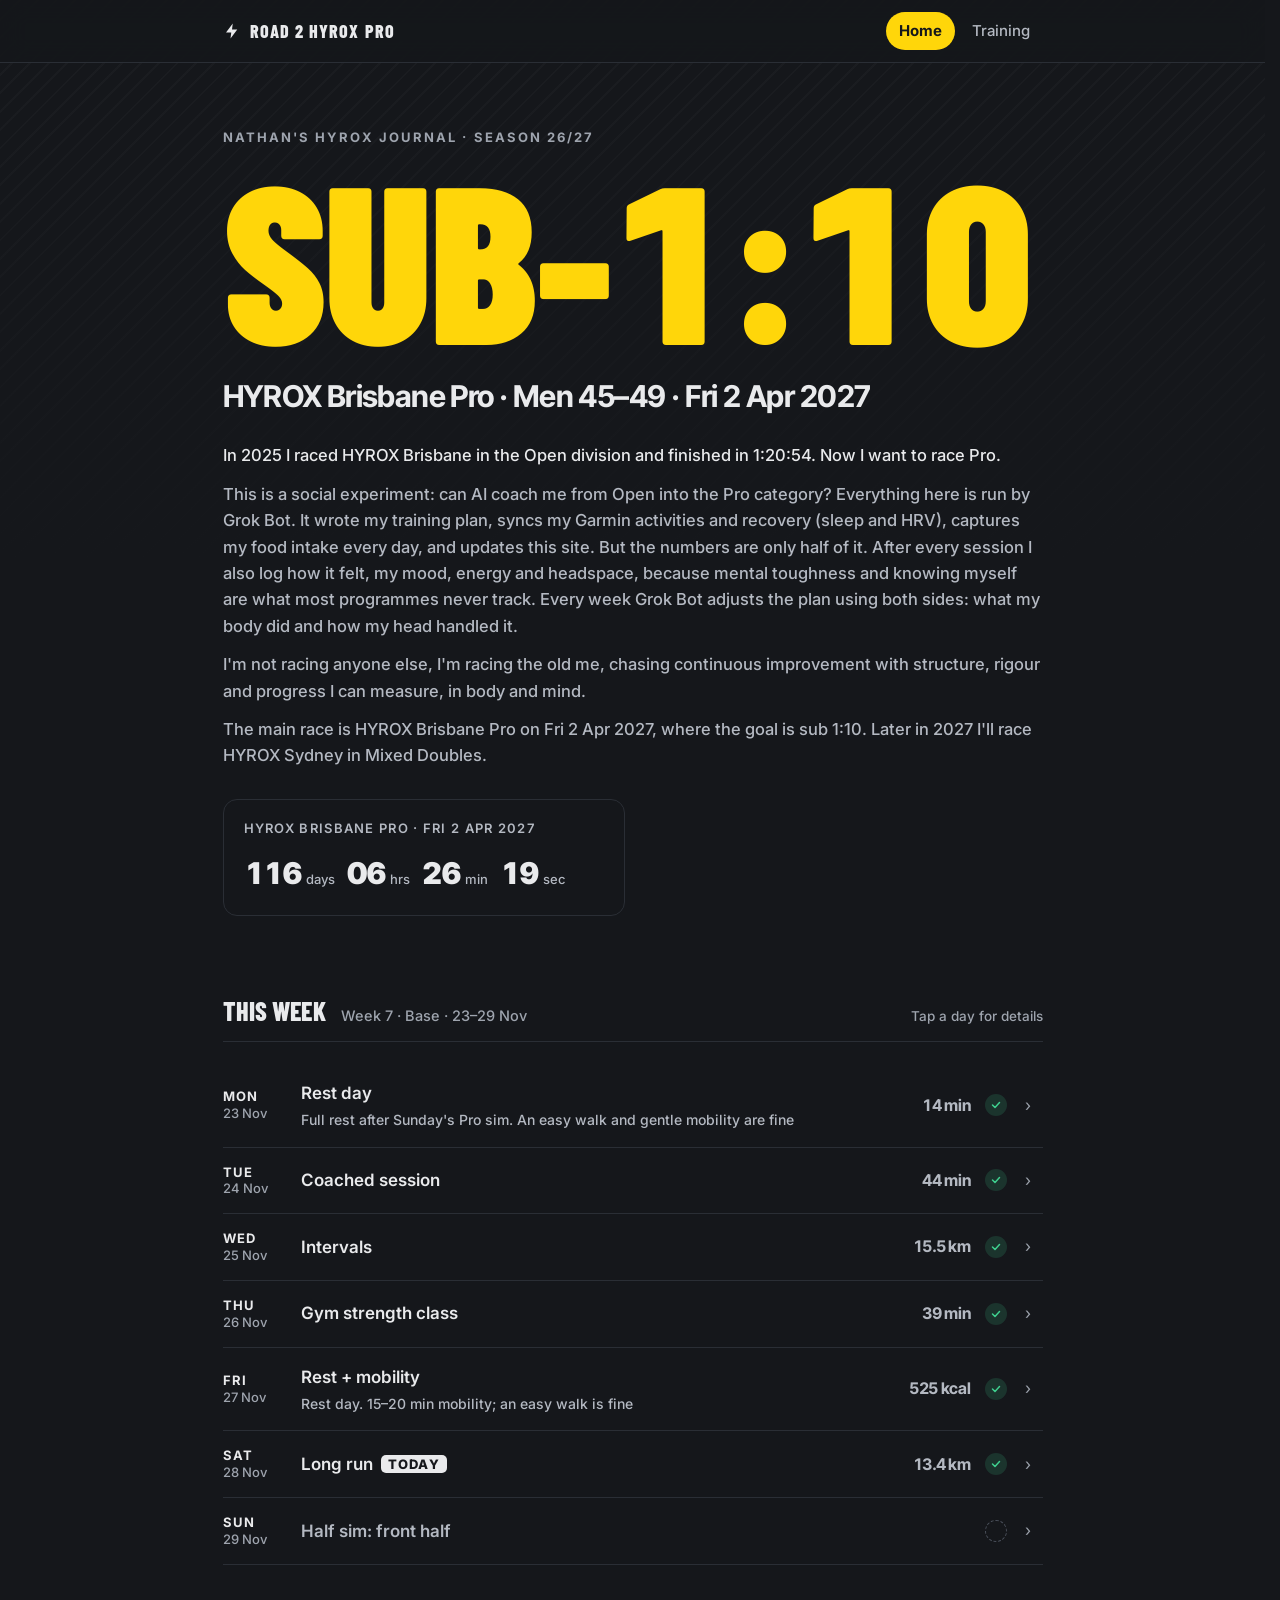
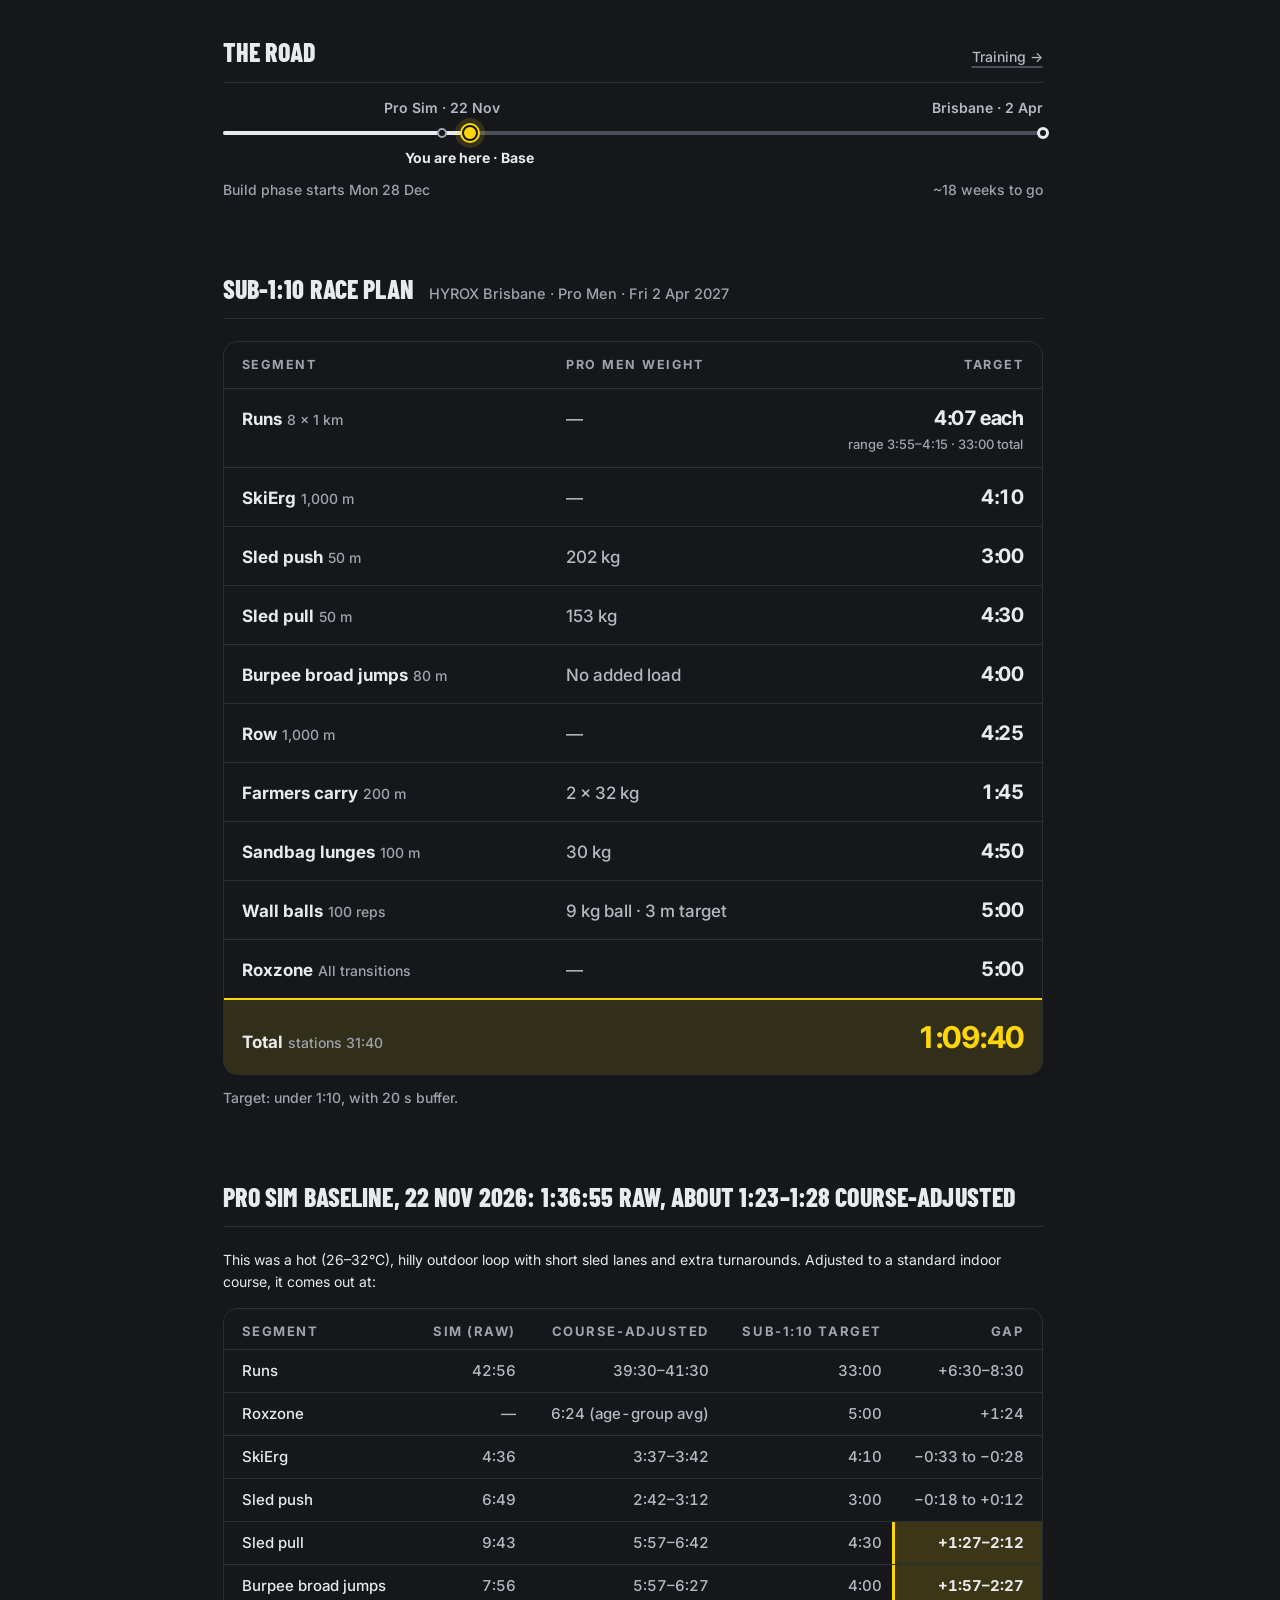
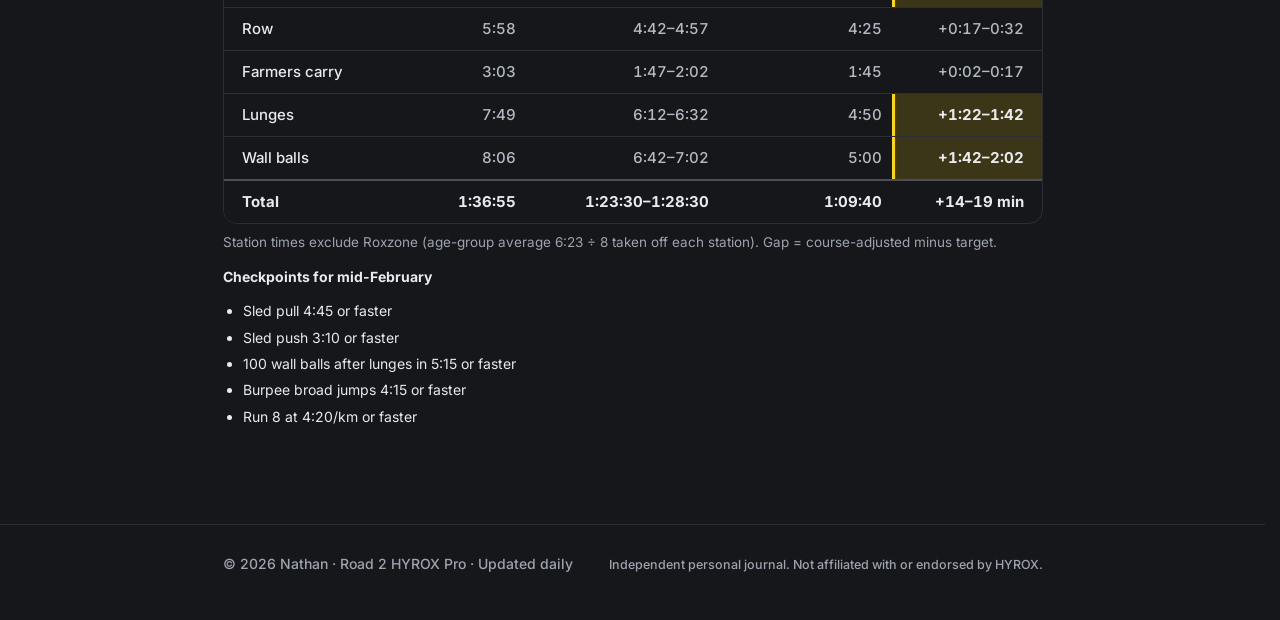
==== commit 6b8debe5: "Hourly site refresh 28 Nov 14:13 Co-authored-by: nateinbrisbane <nateinbrisbane@users.noreply.github" ====
--- a/index.html
+++ b/index.html
@@ -126,7 +126,7 @@
         <div class="rd-line"><span>Slept <b class="warn">5h 54m</b></span><span>HRV <b>40</b> · <span class="hs-g">steady</span></span></div>
       </div>
       <div class="nut"><div class="nut-h">Nutrition</div>
-        <div class="facts"><span><b>95 g</b> protein</span><span><b>189 g</b> carbs</span><span><b>58 g</b> fat</span></div>
+<div class="nut-meals"><span><b>Lunch</b> <time class="meal-time">~1:30 pm</time></span></div>        <div class="facts"><span><b>186 g</b> protein</span><span><b>224 g</b> carbs</span><span><b>100 g</b> fat</span></div>
 <div class="fuel">Carbs around the session</div>      </div>
 <div class="vids"><a href="https://www.youtube.com/watch?v=AbInfCjSOdc" rel="noopener"><img src="/assets/thumbs/running_form.jpg" alt="" loading="lazy">Running form (HYROX runs)</a></div>    </div></details>  <details data-date="2026-11-29" class="day planned"><summary>
     <span class="d-day"><b>Sun</b>29 Nov</span>
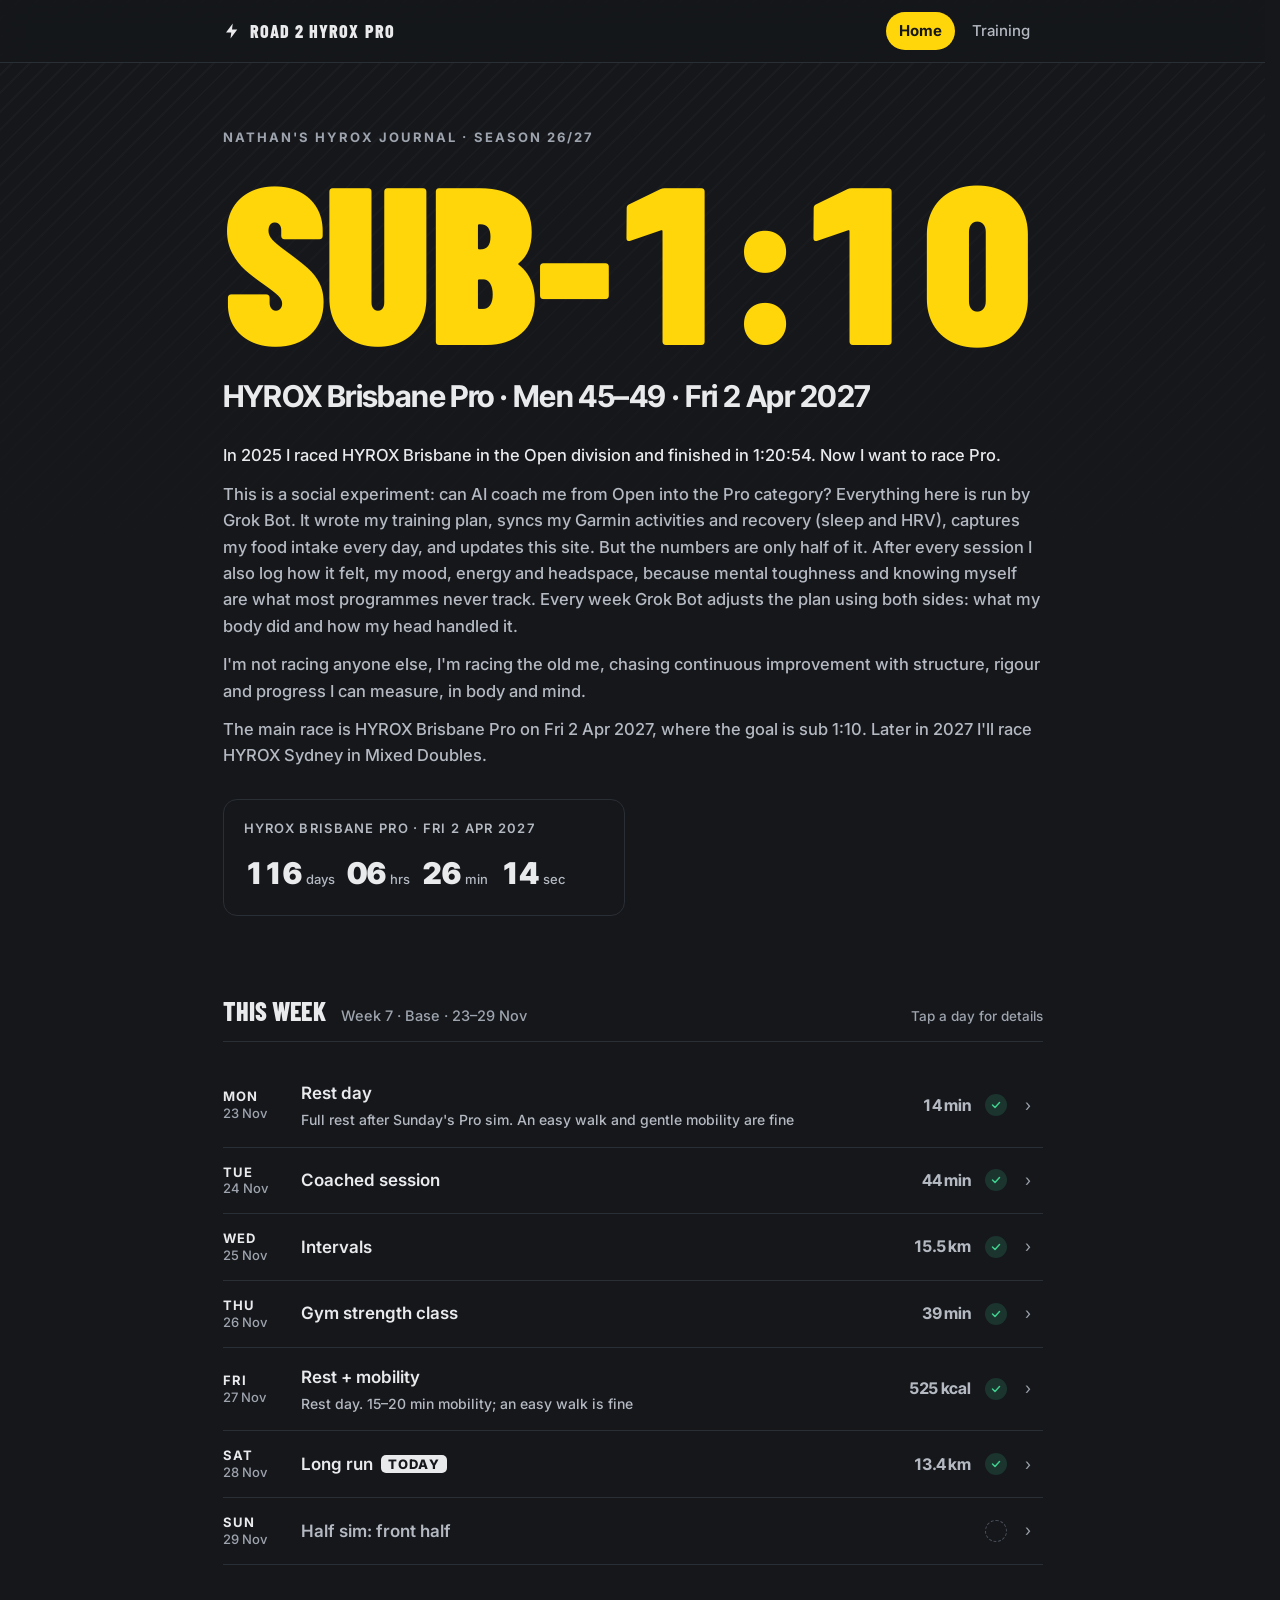
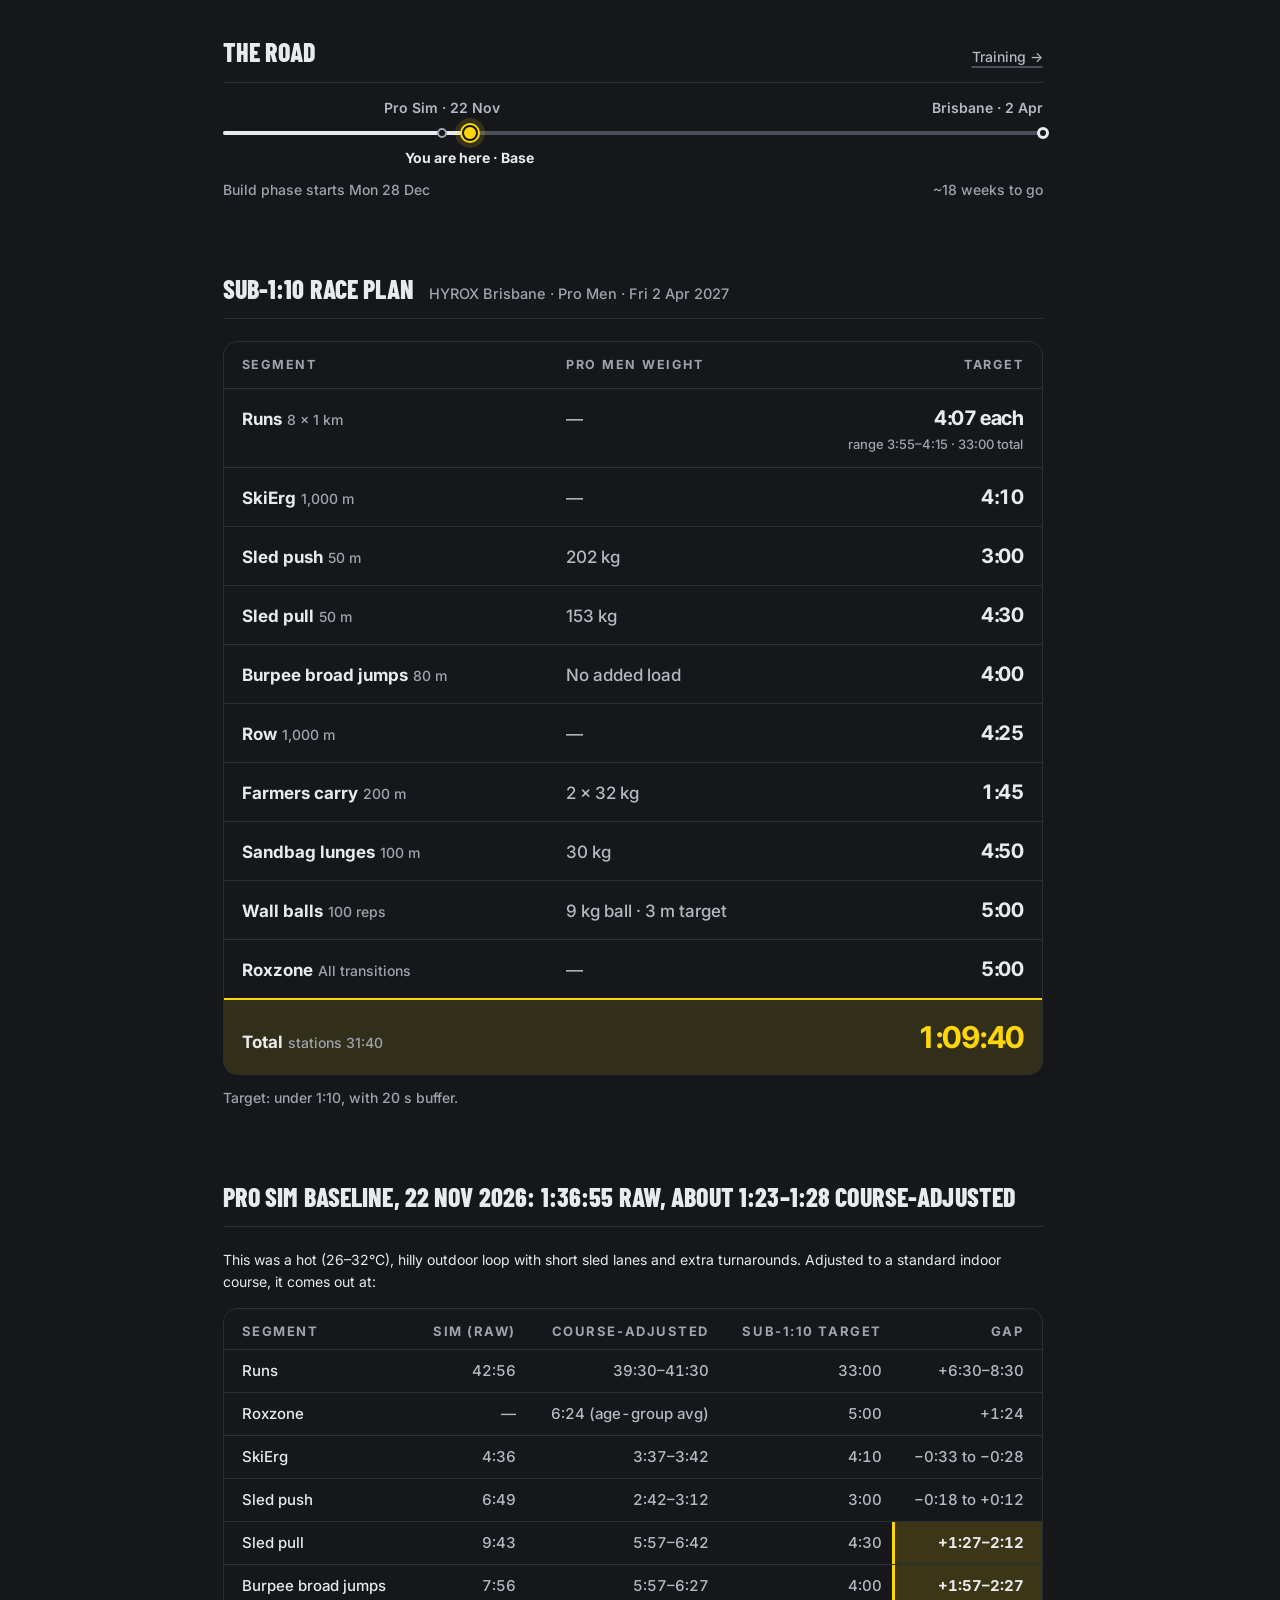
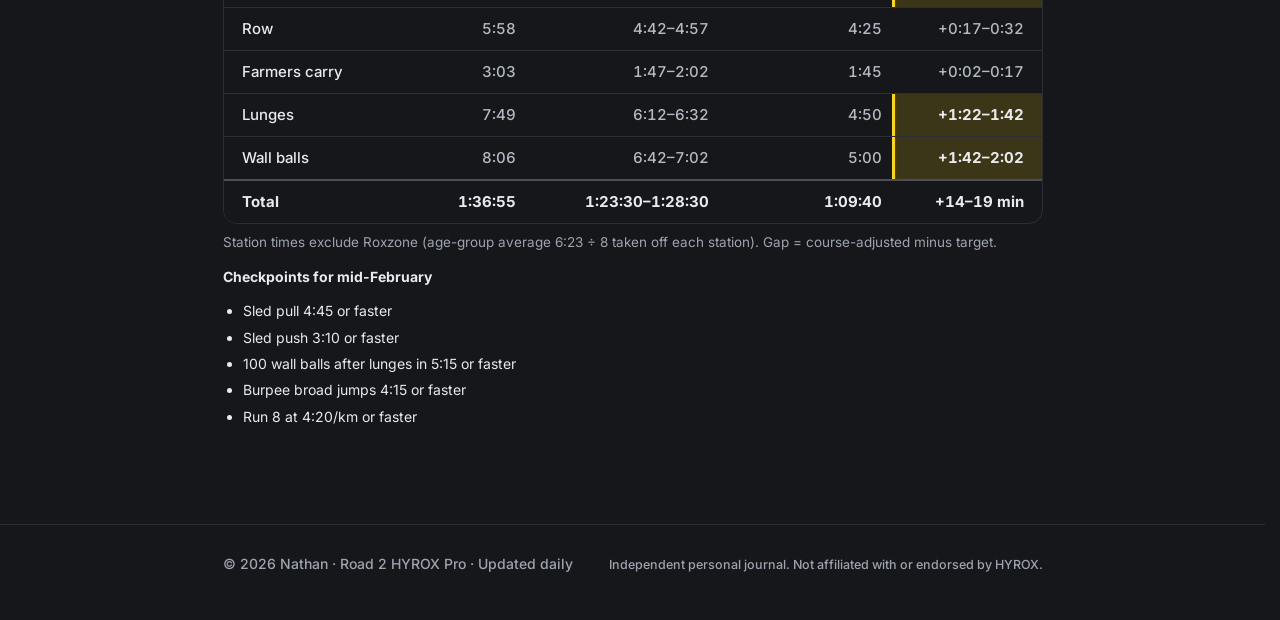
==== commit cbaf8a97: "Hourly site refresh 28 Nov 17:20 Co-authored-by: nateinbrisbane <nateinbrisbane@users.noreply.github" ====
--- a/index.html
+++ b/index.html
@@ -126,7 +126,7 @@
         <div class="rd-line"><span>Slept <b class="warn">5h 54m</b></span><span>HRV <b>40</b> · <span class="hs-g">steady</span></span></div>
       </div>
       <div class="nut"><div class="nut-h">Nutrition</div>
-<div class="nut-meals"><span><b>Lunch</b> <time class="meal-time">~1:30 pm</time></span></div>        <div class="facts"><span><b>186 g</b> protein</span><span><b>224 g</b> carbs</span><span><b>100 g</b> fat</span></div>
+<div class="nut-meals"><span><b>Lunch</b> <time class="meal-time">~1:30 pm</time></span></div>        <div class="facts"><span><b>246 g</b> protein</span><span><b>274 g</b> carbs</span><span><b>120 g</b> fat</span></div>
 <div class="fuel">Carbs around the session</div>      </div>
 <div class="vids"><a href="https://www.youtube.com/watch?v=AbInfCjSOdc" rel="noopener"><img src="/assets/thumbs/running_form.jpg" alt="" loading="lazy">Running form (HYROX runs)</a></div>    </div></details>  <details data-date="2026-11-29" class="day planned"><summary>
     <span class="d-day"><b>Sun</b>29 Nov</span>
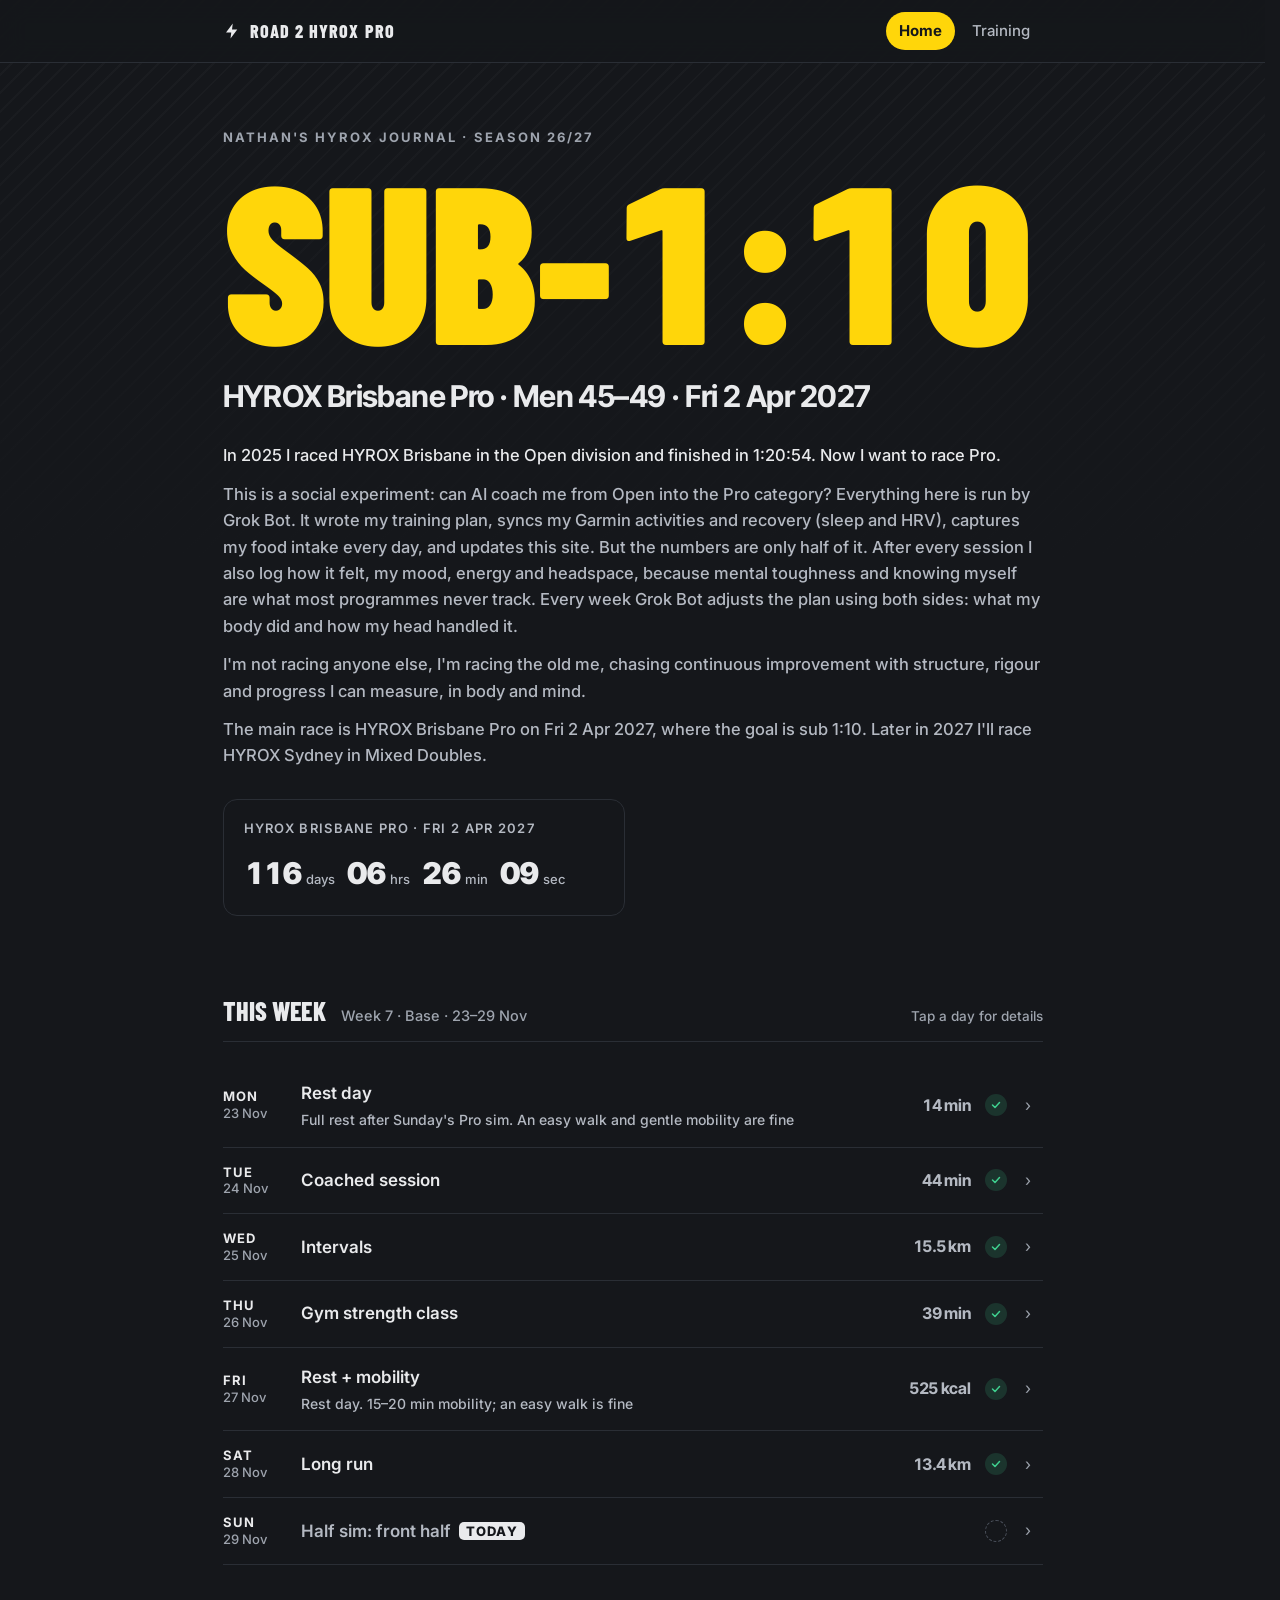
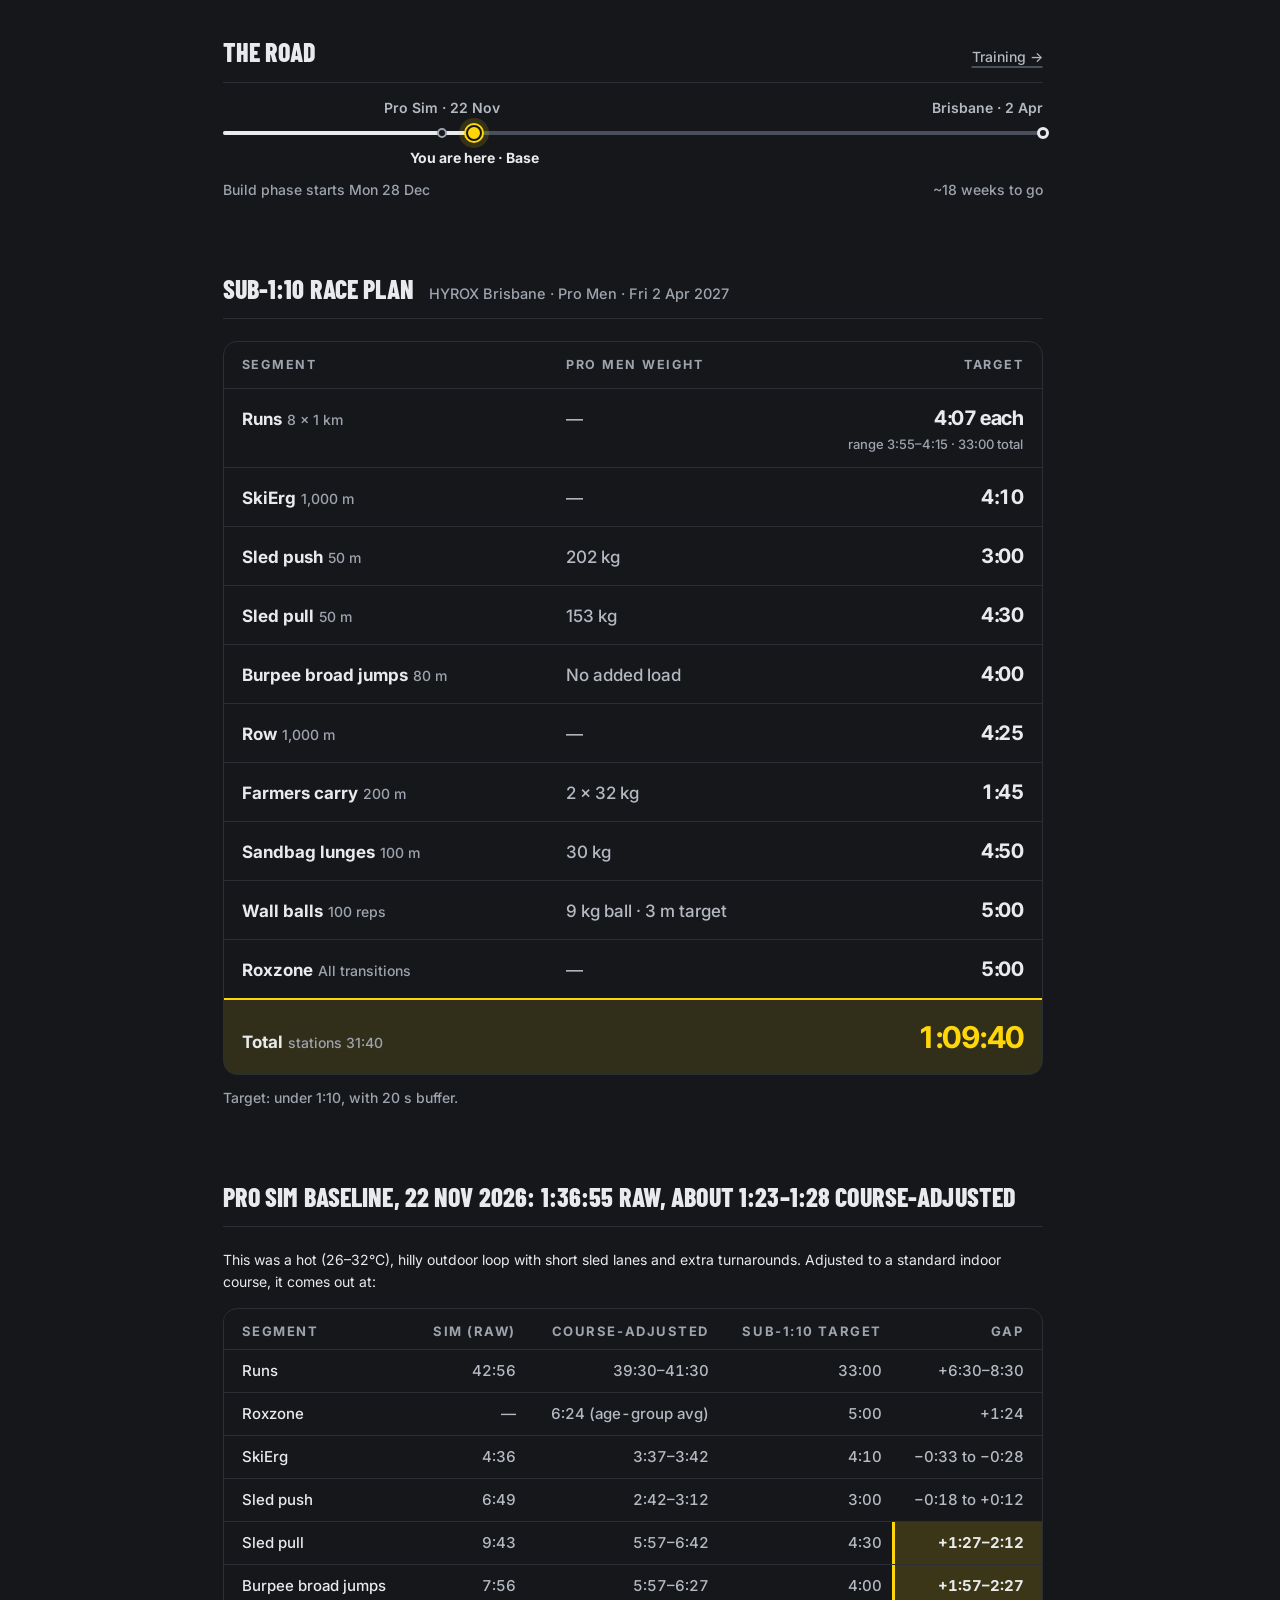
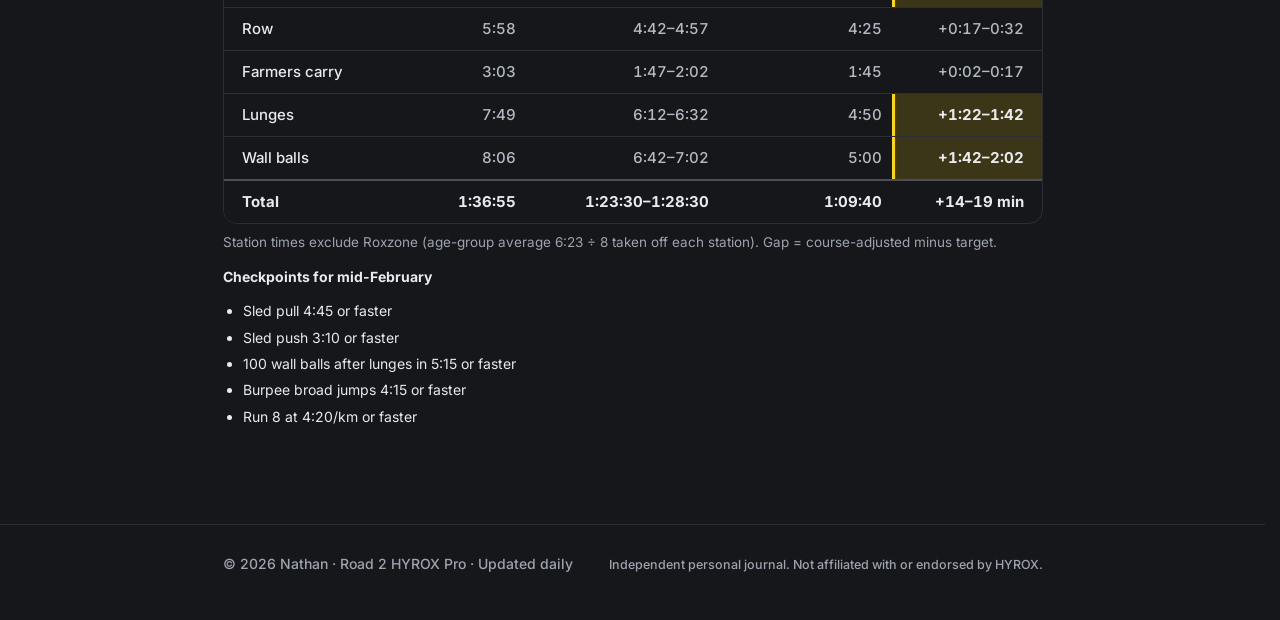
==== commit b11657e9: "Hourly site refresh 29 Nov 00:11 Co-authored-by: nateinbrisbane <nateinbrisbane@users.noreply.github" ====
--- a/index.html
+++ b/index.html
@@ -43,7 +43,7 @@
     <div class="cd">
       <div class="cd-name"><span class="cd-brand">HYROX </span>Brisbane Pro · Fri 2 Apr 2027</div>
       <div class="cd-tick" data-ticker="2027-04-02T00:00:00+10:00">
-        <span><b class="num cd-d">125</b><i>days</i></span><span class="js-only"><b class="num cd-h">--</b><i>hrs</i></span><span class="js-only"><b class="num cd-m">--</b><i>min</i></span><span class="js-only"><b class="num cd-s">--</b><i>sec</i></span>
+        <span><b class="num cd-d">124</b><i>days</i></span><span class="js-only"><b class="num cd-h">--</b><i>hrs</i></span><span class="js-only"><b class="num cd-m">--</b><i>min</i></span><span class="js-only"><b class="num cd-s">--</b><i>sec</i></span>
       </div>
     </div>
   </div>
@@ -114,7 +114,7 @@
 <div class="fuel">A lighter day, protein first</div>      </div>
 <div class="vids"><a href="https://www.youtube.com/watch?v=Oi7xoaJa9y8" rel="noopener"><img src="/assets/thumbs/couch_stretch.jpg" alt="" loading="lazy">Couch stretch</a><a href="https://www.youtube.com/watch?v=GVmY-DAjMPA" rel="noopener"><img src="/assets/thumbs/hip_90_90_switch.jpg" alt="" loading="lazy">90/90 hip switches</a><a href="https://www.youtube.com/watch?v=0AxnU-Q9HVs" rel="noopener"><img src="/assets/thumbs/leg_swings.jpg" alt="" loading="lazy">Leg swings (front-back and side-to-side)</a><a href="https://www.youtube.com/watch?v=R3WDe7byUXo" rel="noopener"><img src="/assets/thumbs/mobility_routine.jpg" alt="" loading="lazy">Mobility routine</a></div>    </div></details>  <details data-date="2026-11-28" class="day done"><summary>
     <span class="d-day"><b>Sat</b>28 Nov</span>
-    <span class="d-title">Long run<span class="now">TODAY</span></span>
+    <span class="d-title">Long run</span>
     <span class="d-key num">13.4 km</span>
 <span class="d-tick"><svg viewBox="0 0 24 24" fill="none" stroke="currentColor" stroke-width="3" stroke-linecap="round" stroke-linejoin="round" aria-hidden="true"><path d="m5 12 5 5 9-10"/></svg></span>    <span class="d-chev">›</span></summary>
     <div class="d-body">
@@ -130,7 +130,7 @@
 <div class="fuel">Carbs around the session</div>      </div>
 <div class="vids"><a href="https://www.youtube.com/watch?v=AbInfCjSOdc" rel="noopener"><img src="/assets/thumbs/running_form.jpg" alt="" loading="lazy">Running form (HYROX runs)</a></div>    </div></details>  <details data-date="2026-11-29" class="day planned"><summary>
     <span class="d-day"><b>Sun</b>29 Nov</span>
-    <span class="d-title">Half sim: front half</span>
+    <span class="d-title">Half sim: front half<span class="now">TODAY</span></span>
     <span class="d-key num"></span>
 <span class="d-tick pl"></span>    <span class="d-chev">›</span></summary>
     <div class="d-body">
@@ -140,9 +140,9 @@
 <section class="sec">
   <div class="sec-head"><h2 class="h2">The road</h2><a class="link quiet" href="/training/">Training →</a></div>
   <div class="prog"><div class="prog-bar now-below">
-    <div class="fill" style="width:30.17%"></div>
-    <span class="lb now c below" style="left:30.17%">You are here · Base</span>
-<span class="lb mid" style="left:26.82%">Pro Sim · 22 Nov</span><span class="lb r" style="left:100.00%">Brisbane · 2 Apr</span>    <span class="mk now" style="left:30.17%"></span>
+    <div class="fill" style="width:30.73%"></div>
+    <span class="lb now c below" style="left:30.73%">You are here · Base</span>
+<span class="lb mid" style="left:26.82%">Pro Sim · 22 Nov</span><span class="lb r" style="left:100.00%">Brisbane · 2 Apr</span>    <span class="mk now" style="left:30.73%"></span>
 <span class="mk" style="left:26.82%"></span><span class="mk goal" style="left:100.00%"></span>  </div>
   <div class="prog-legend"><span>Build phase starts Mon 28 Dec</span><span>~18 weeks to go</span></div></div>
 </section>
